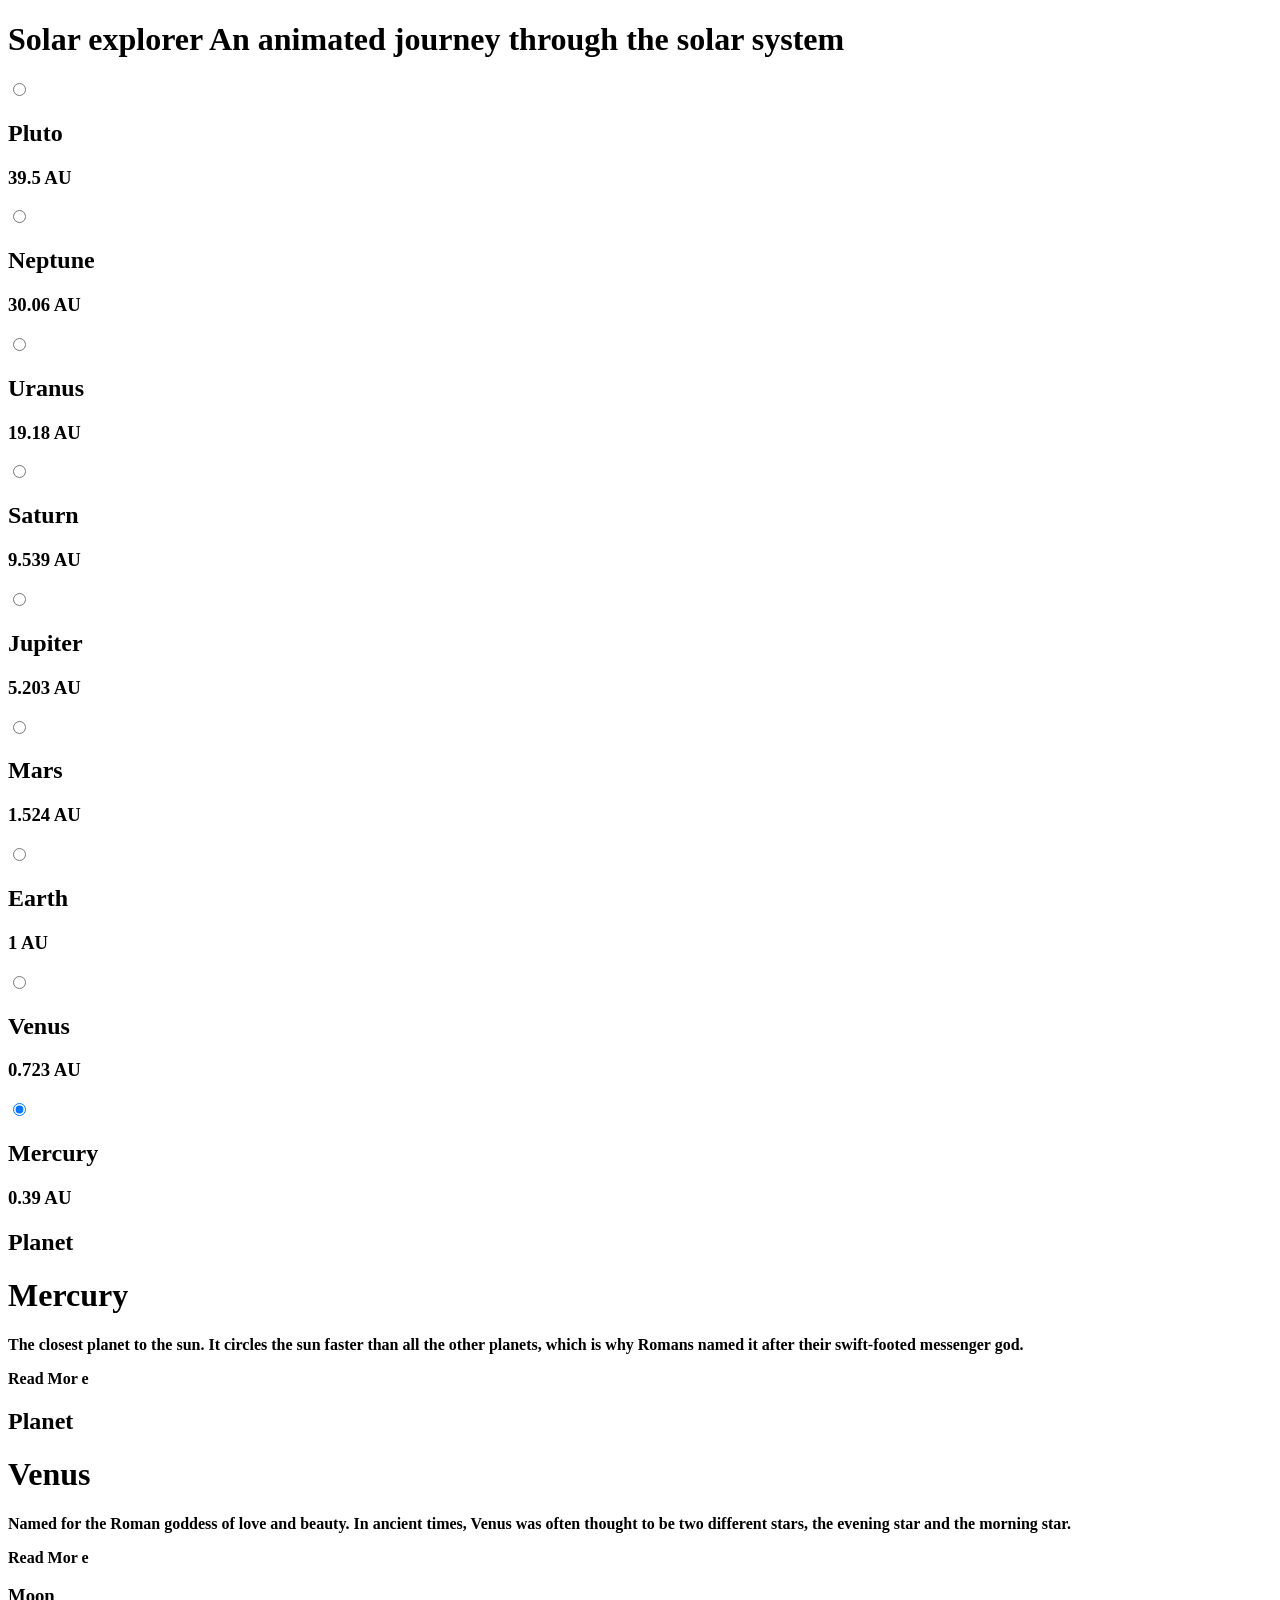
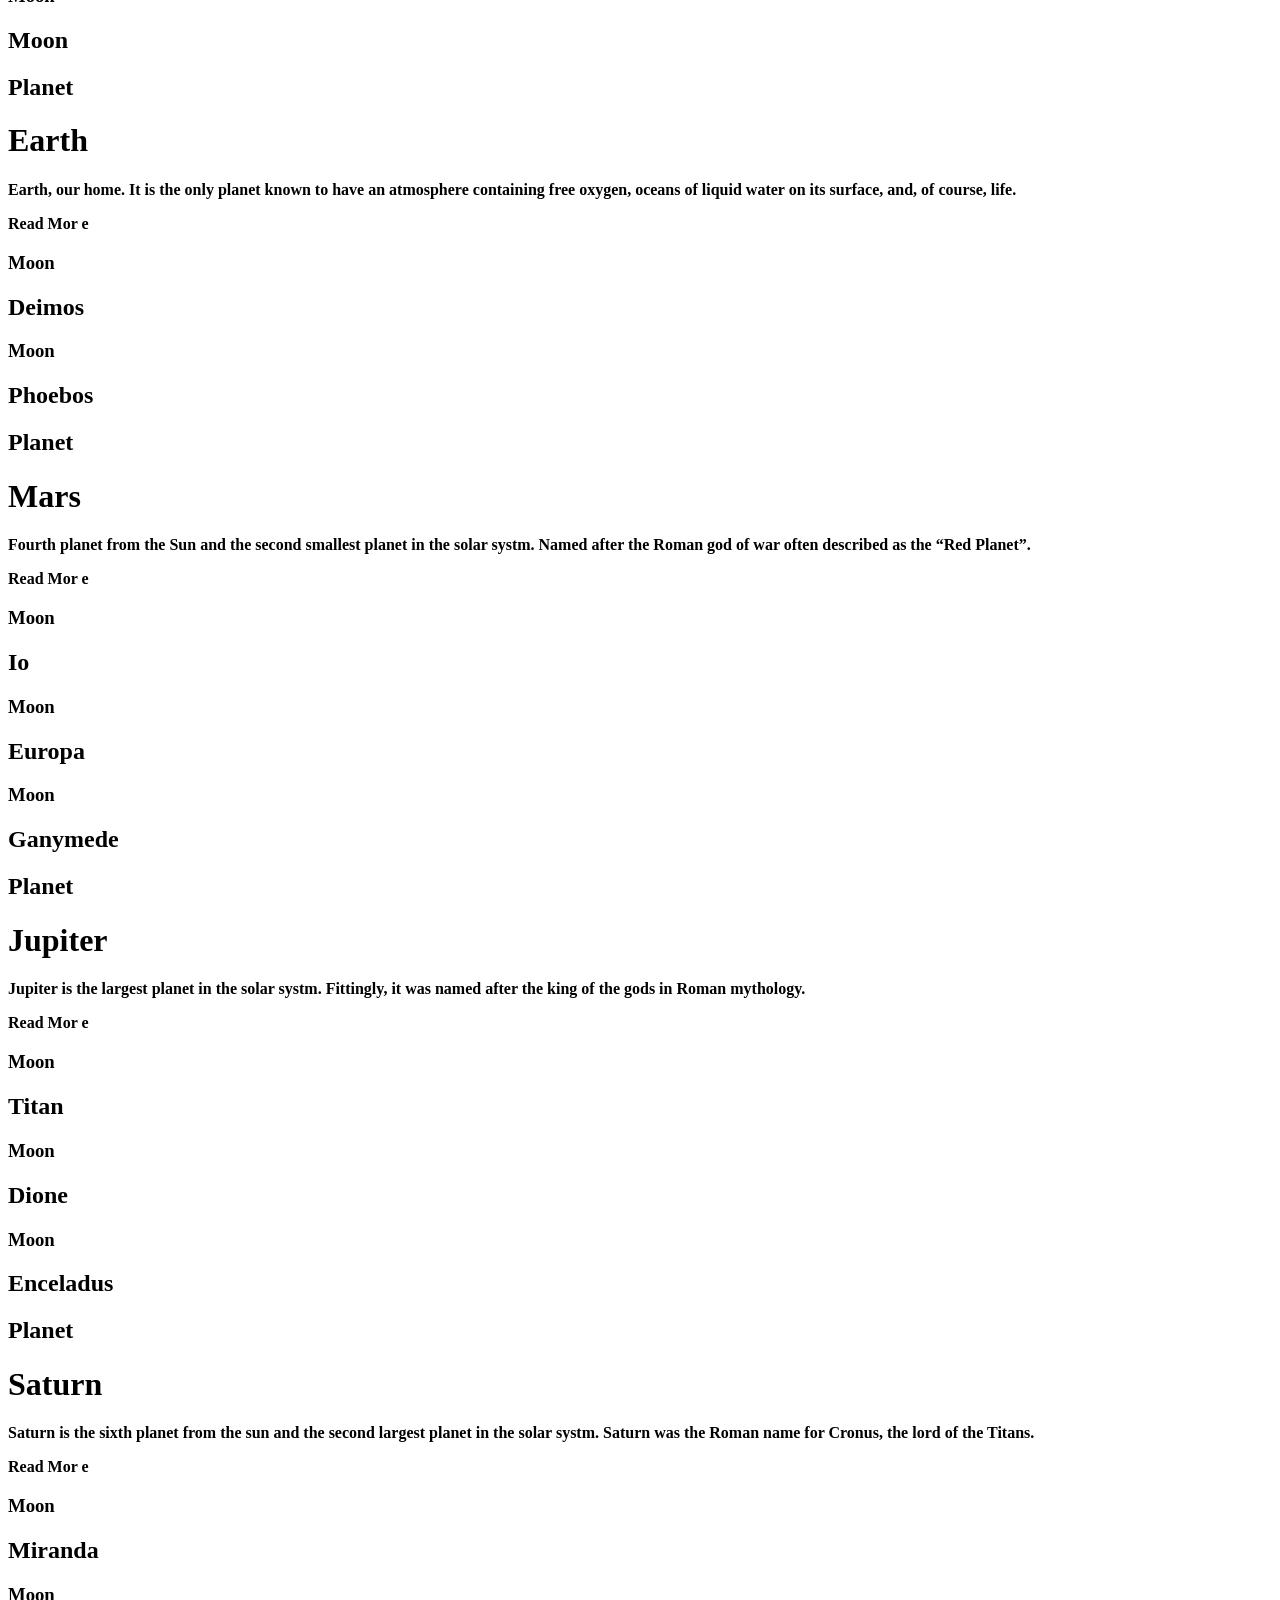
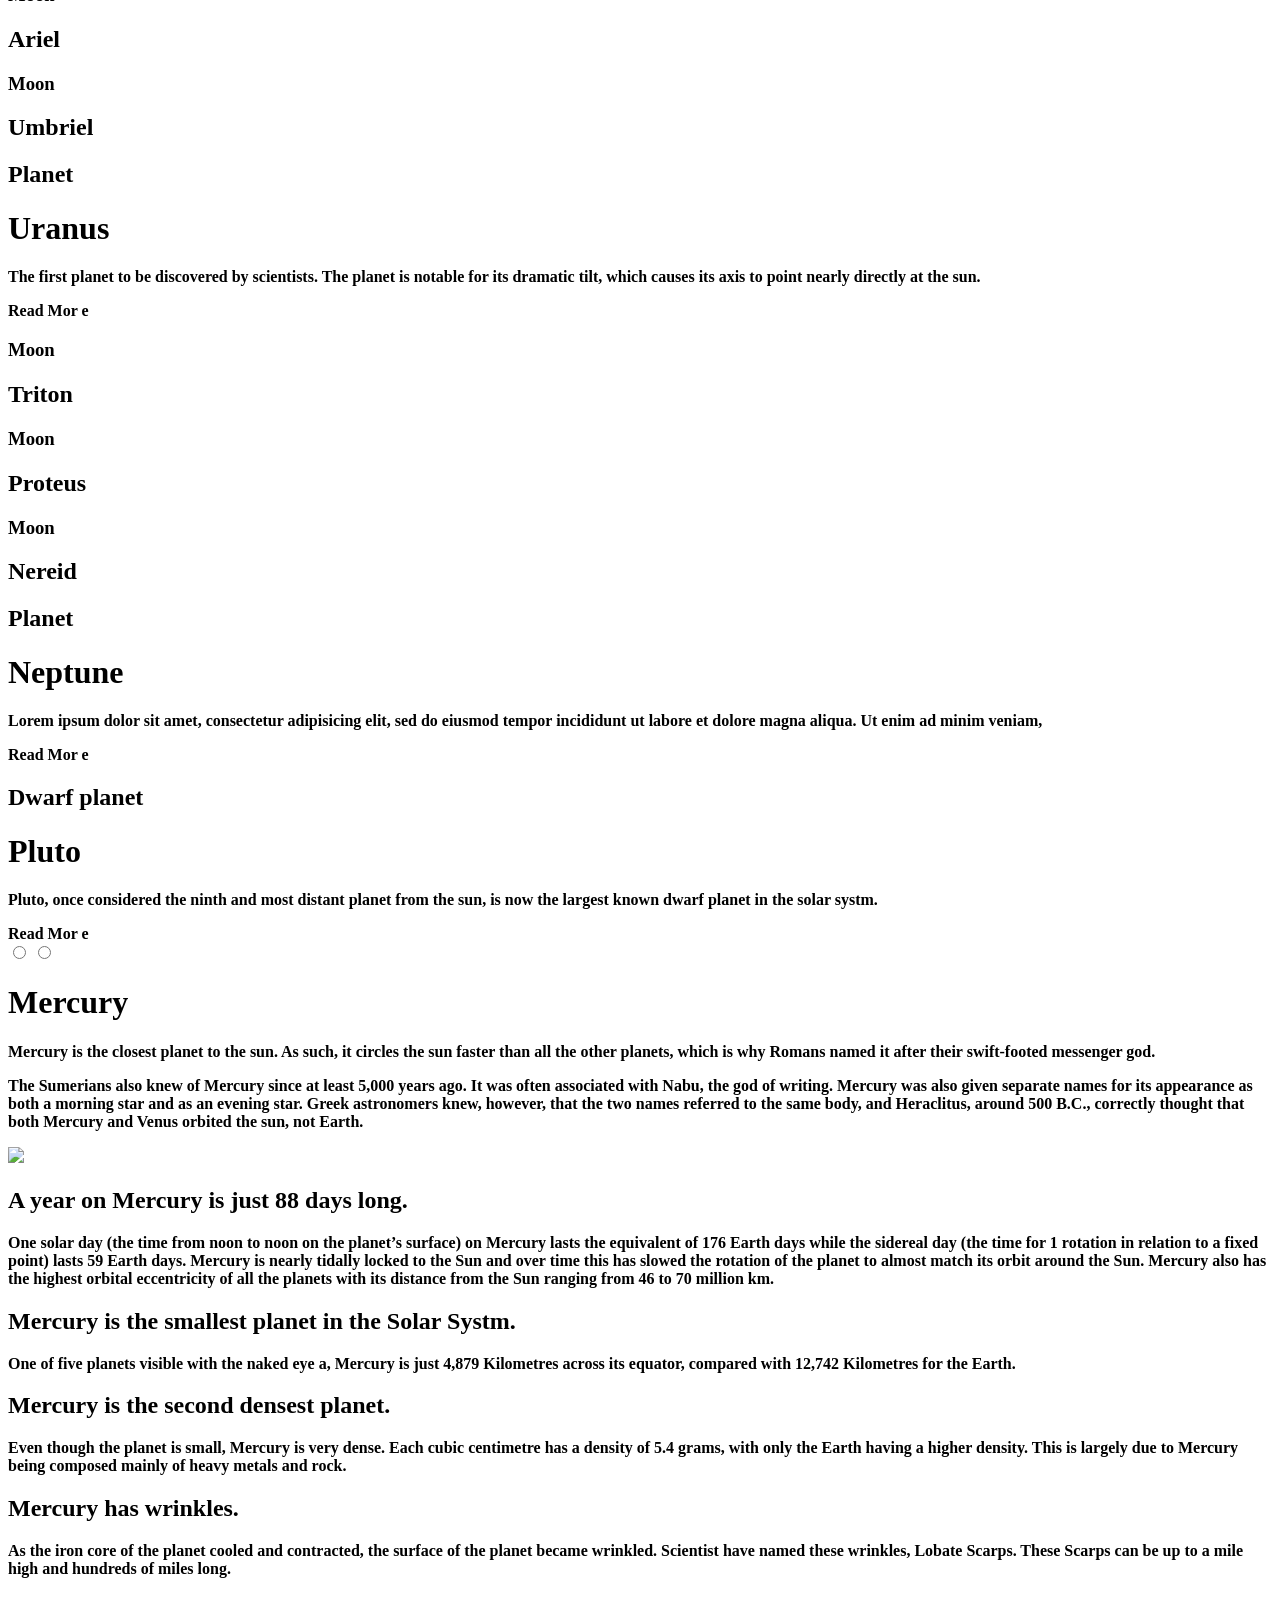
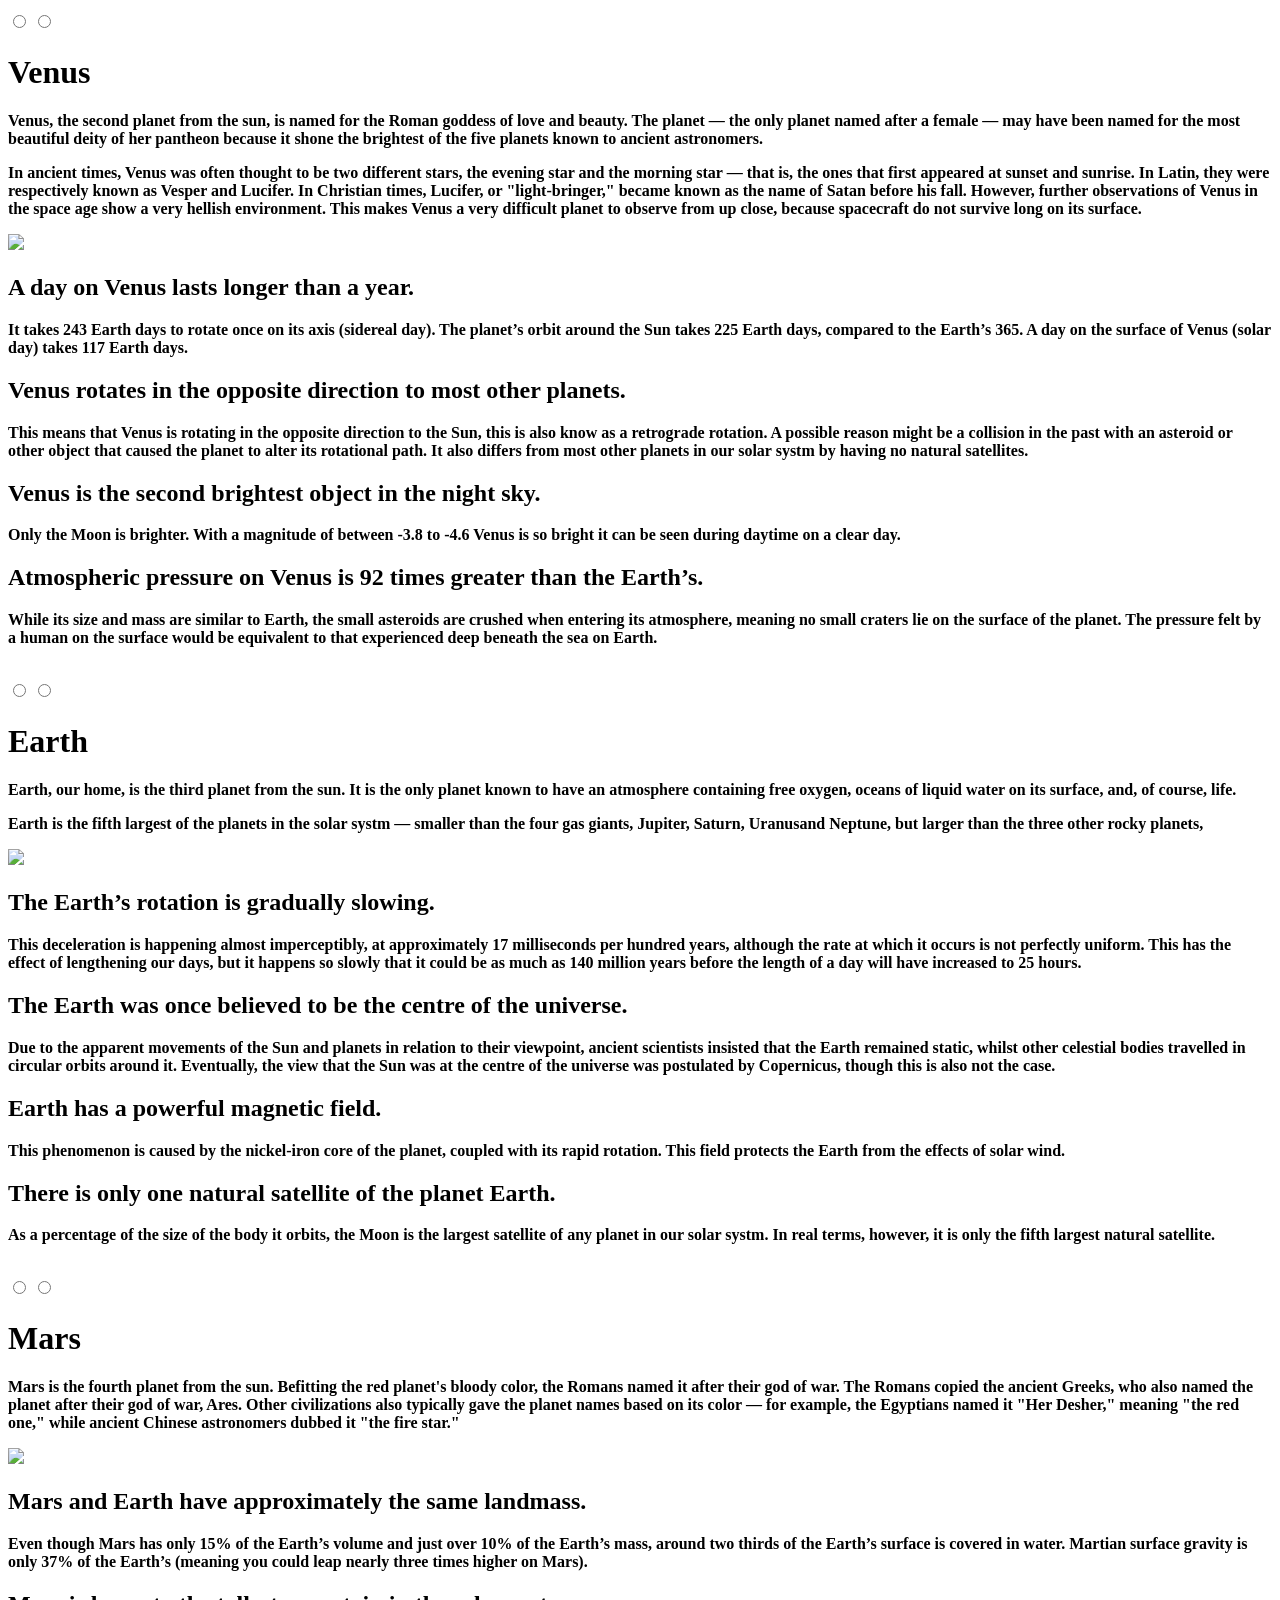
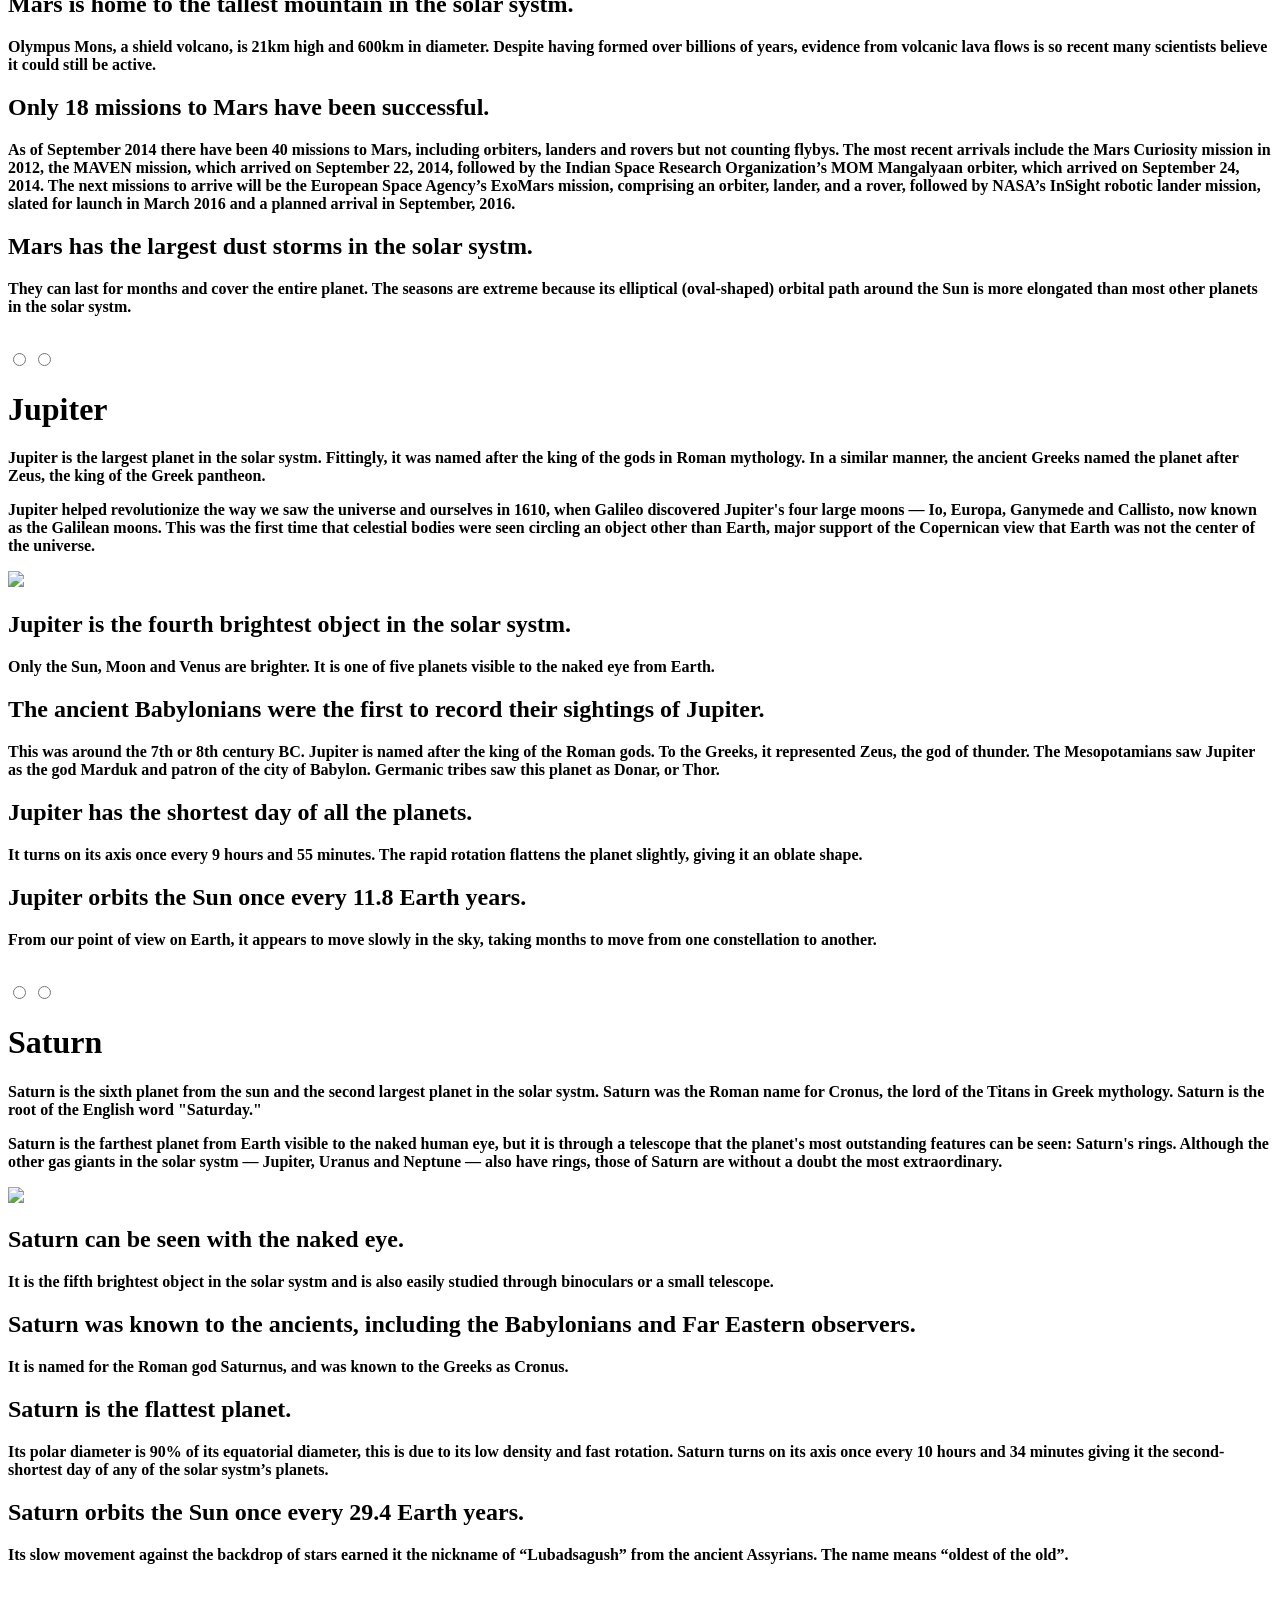
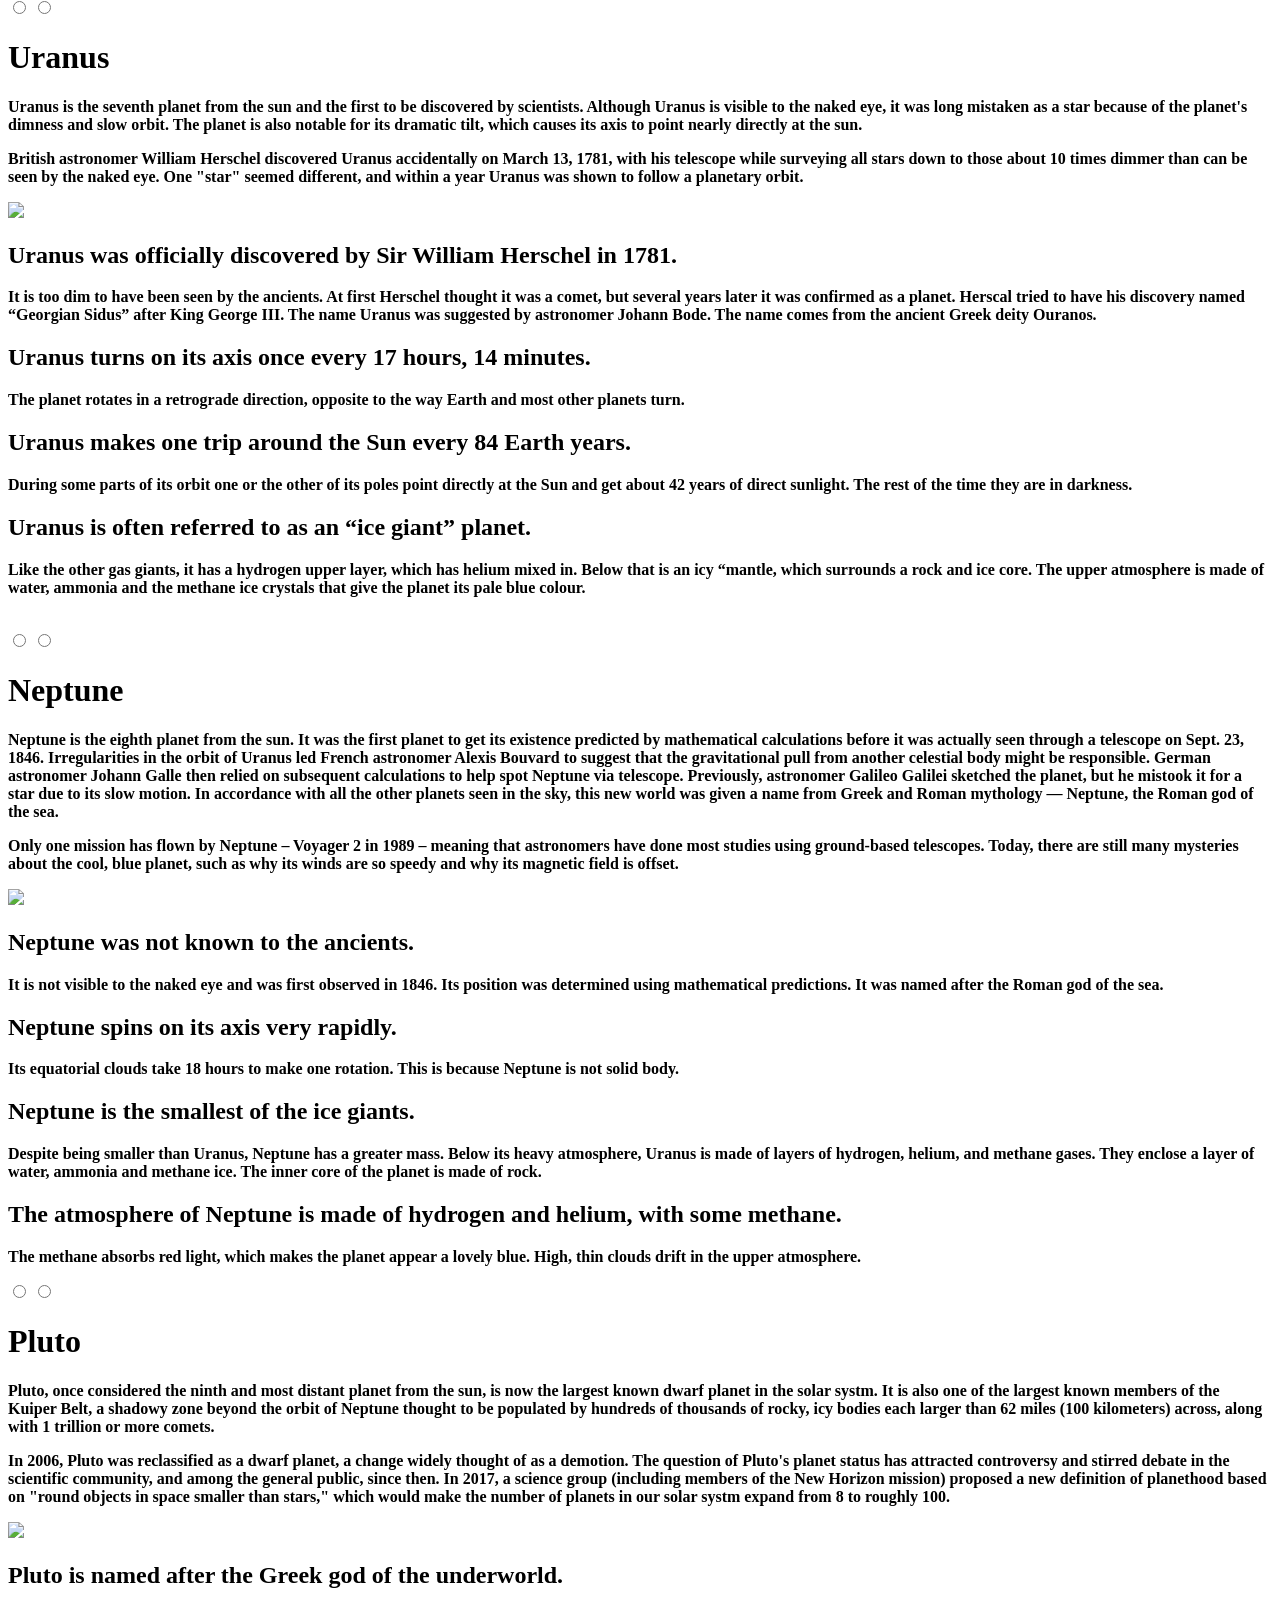
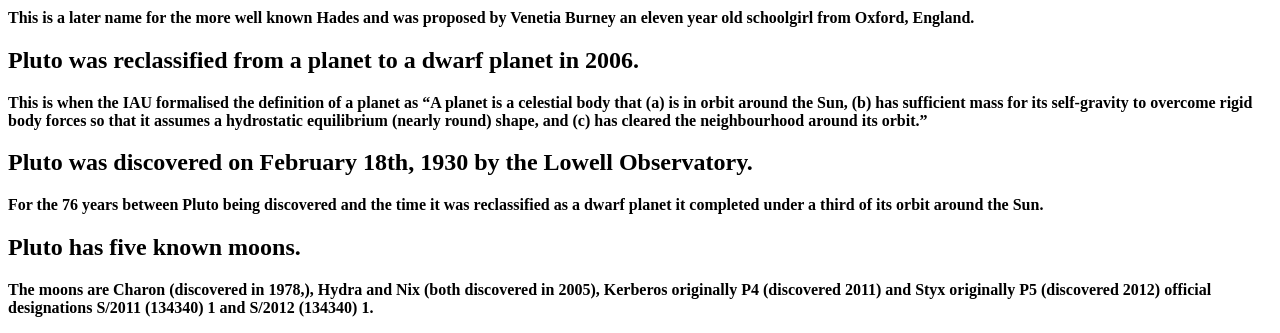
==== index.html @ 06fdc594 "Initial commit" ====
<!DOCTYPE html>
<html lang="en">
<head>
  <meta charset="UTF-8">
  <meta name="viewport" content="width=device-width, initial-scale=1.0">
  <link rel="stylesheet" href="https://cdnjs.cloudflare.com/ajax/libs/font-awesome/4.7.0/css/font-awesome.css">
  <link rel="stylesheet" href="style.css">
  <title>Solar System Explorer</title>
</head>
<body>
  <h1 class='logo'>
    <b>Solar explorer
    <span>An animated journey through the solar system</span>
  </h1>
  <input class='planet9' id='pluto' type='radio' name='planet'>
  <label class='menu pluto' for='pluto'>
    <div class='preview'></div>
    <div class='info'>
      <h2>
        <div class='pip'></div>
        Pluto
      </h2>
      <h3>39.5 AU</h3>
    </div>
  </label>
  <input class='planet8' id='neptune' type='radio' name='planet'>
  <label class='menu neptune' for='neptune'>
    <div class='preview'></div>
    <div class='info'>
      <h2>
        <div class='pip'></div>
        Neptune
      </h2>
      <h3>30.06 AU</h3>
    </div>
  </label>
  <input class='planet7' id='uranus' type='radio' name='planet'>
  <label class='menu uranus' for='uranus'>
    <div class='preview'></div>
    <div class='info'>
      <h2>
        <div class='pip'></div>
        Uranus
      </h2>
      <h3>19.18 AU</h3>
    </div>
  </label>
  <input class='planet6' id='saturn' type='radio' name='planet'>
  <label class='menu saturn' for='saturn'>
    <div class='preview'></div>
    <div class='info'>
      <h2>
        <div class='pip'></div>
        Saturn
      </h2>
      <h3>9.539 AU</h3>
    </div>
  </label>
  <input class='planet5' id='jupiter' type='radio' name='planet'>
  <label class='jupiter menu' for='jupiter'>
    <div class='preview'></div>
    <div class='info'>
      <h2>
        <div class='pip'></div>
        Jupiter
      </h2>
      <h3>5.203 AU</h3>
    </div>
  </label>
  <input class='planet4' id='mars' type='radio' name='planet' checked='checked'>
  <label class='mars menu' for='mars'>
    <div class='preview'></div>
    <div class='info'>
      <h2>
        <div class='pip'></div>
        Mars
      </h2>
      <h3>1.524 AU</h3>
    </div>
  </label>
  <input class='planet3' id='earth' type='radio' name='planet' checked='checked'>
  <label class='earth menu' for='earth'>
    <div class='preview'></div>
    <div class='info'>
      <h2>
        <div class='pip'></div>
        Earth
      </h2>
      <h3>1 AU</h3>
    </div>
  </label>
  <input class='planet2' id='venus' type='radio' name='planet' checked='checked'>
  <label class='menu venus' for='venus'>
    <div class='preview'></div>
    <div class='info'>
      <h2>
        <div class='pip'></div>
        Venus
      </h2>
      <h3>0.723 AU</h3>
    </div>
  </label>
  <input class='planet1' id='mercury' type='radio' name='planet' checked='checked'>
  <label class='menu mercury' for='mercury'>
    <div class='preview'></div>
    <div class='info'>
      <h2>
        <div class='pip'></div>
        Mercury
      </h2>
      <h3>0.39 AU</h3>
    </div>
  </label>
  <div class='solar'>
    <div class='solar_systm'>
      <div class='mercury planet'>
        <div class='mercury planet_description'>
          <h2>Planet</h2>
          <h1>Mercury</h1>
          <p>The closest planet to the sun. It circles the sun faster than all the other planets, which is why Romans named it after their swift-footed messenger god.</p>
          <label for='readMercury'>
            <a>
              Read Mor
              <span>e</span>
            </a>
          </label>
        </div>
        <div class='overlay'></div>
      </div>
    </div>
    <div class='solar_systm'>
      <div class='planet venus'>
        <div class='planet_description venus'>
          <h2>Planet</h2>
          <h1>Venus</h1>
          <p>Named for the Roman goddess of love and beauty. In ancient times, Venus was often thought to be two different stars, the evening star and the morning star.</p>
          <label for='readVenus'>
            <a>
              Read Mor
              <span>e</span>
            </a>
          </label>
        </div>
        <div class='overlay'></div>
      </div>
    </div>
    <div class='solar_systm'>
      <div class='earth planet'>
        <div class='moon moon'>
          <h3>Moon</h3>
          <h2>Moon</h2>
        </div>
        <div class='m trajectory'></div>
        <div class='earth planet_description'>
          <h2>Planet</h2>
          <h1>Earth</h1>
          <p>Earth, our home. It is the only planet known to have an atmosphere containing free oxygen, oceans of liquid water on its surface, and, of course, life.</p>
          <label for='readEarth'>
            <a>
              Read Mor
              <span>e</span>
            </a>
          </label>
        </div>
        <div class='overlay'></div>
      </div>
    </div>
    <div class='solar_systm'>
      <div class='mars planet'>
        <div class='deimos moon'>
          <h3>Moon</h3>
          <h2>Deimos</h2>
        </div>
        <div class='d trajectory'></div>
        <div class='moon phoebos'>
          <h3>Moon</h3>
          <h2>Phoebos</h2>
        </div>
        <div class='p trajectory'></div>
        <div class='mars planet_description'>
          <h2>Planet</h2>
          <h1>Mars</h1>
          <p>Fourth planet from the Sun and the second smallest planet in the solar systm. Named after the Roman god of war often described as the “Red Planet”.</p>
          <label for='readMars'>
            <a>
              Read Mor
              <span>e</span>
            </a>
          </label>
        </div>
        <div class='overlay'></div>
      </div>
    </div>
    <div class='solar_systm'>
      <div class='jupiter planet'>
        <div class='lo moon'>
          <h3>Moon</h3>
          <h2>Io</h2>
        </div>
        <div class='europa moon'>
          <h3>Moon</h3>
          <h2>Europa</h2>
        </div>
        <div class='ganymede moon'>
          <h3>Moon</h3>
          <h2>Ganymede</h2>
        </div>
        <div class='lop trajectory'></div>
        <div class='eu trajectory'></div>
        <div class='ga trajectory'></div>
        <div class='jupiter planet_description'>
          <h2>Planet</h2>
          <h1>Jupiter</h1>
          <p>Jupiter is the largest planet in the solar systm. Fittingly, it was named after the king of the gods in Roman mythology. </p>
          <label for='readJupiter'>
            <a>
              Read Mor
              <span>e</span>
            </a>
          </label>
        </div>
        <div class='overlay'></div>
      </div>
    </div>
    <div class='solar_systm'>
      <div class='planet saturn'>
        <div class='moon titan'>
          <h3>Moon</h3>
          <h2>Titan</h2>
        </div>
        <div class='dione moon'>
          <h3>Moon</h3>
          <h2>Dione</h2>
        </div>
        <div class='enceladus moon'>
          <h3>Moon</h3>
          <h2>Enceladus</h2>
        </div>
        <div class='ti trajectory'></div>
        <div class='di trajectory'></div>
        <div class='enc trajectory'></div>
        <div class='planet_description saturn'>
          <h2>Planet</h2>
          <h1>Saturn</h1>
          <p>Saturn is the sixth planet from the sun and the second largest planet in the solar systm. Saturn was the Roman name for Cronus, the lord of the Titans.</p>
          <label for='readSaturn'>
            <a>
              Read Mor
              <span>e</span>
            </a>
          </label>
        </div>
        <div class='overlay'></div>
      </div>
    </div>
    <div class='solar_systm'>
      <div class='planet uranus'>
        <div class='miranda moon'>
          <h3>Moon</h3>
          <h2>Miranda</h2>
        </div>
        <div class='ariel moon'>
          <h3>Moon</h3>
          <h2>Ariel</h2>
        </div>
        <div class='moon umbriel'>
          <h3>Moon</h3>
          <h2>Umbriel</h2>
        </div>
        <div class='mir trajectory'></div>
        <div class='ari trajectory'></div>
        <div class='trajectory umb'></div>
        <div class='planet_description uranus'>
          <h2>Planet</h2>
          <h1>Uranus</h1>
          <p>The first planet to be discovered by scientists. The planet is notable for its dramatic tilt, which causes its axis to point nearly directly at the sun.</p>
          <label for='readUranus'>
            <a>
              Read Mor
              <span>e</span>
            </a>
          </label>
        </div>
        <div class='overlay'></div>
      </div>
    </div>
    <div class='solar_systm'>
      <div class='neptune planet'>
        <div class='moon triton'>
          <h3>Moon</h3>
          <h2>Triton</h2>
        </div>
        <div class='moon proteus'>
          <h3>Moon</h3>
          <h2>Proteus</h2>
        </div>
        <div class='moon nereid'>
          <h3>Moon</h3>
          <h2>Nereid</h2>
        </div>
        <div class='trajectory tri'></div>
        <div class='pro trajectory'></div>
        <div class='ner trajectory'></div>
        <div class='neptune planet_description'>
          <h2>Planet</h2>
          <h1>Neptune</h1>
          <p>Lorem ipsum dolor sit amet, consectetur adipisicing elit, sed do eiusmod tempor incididunt ut labore et dolore magna aliqua. Ut enim ad minim veniam,</p>
          <label for='readNeptune'>
            <a>
              Read Mor
              <span>e     </span>
            </a>
          </label>
        </div>
        <div class='overlay'></div>
      </div>
    </div>
    <div class='solar_systm'>
      <div class='planet pluto'>
        <div class='planet_description pluto'>
          <h2>Dwarf planet</h2>
          <h1>Pluto</h1>
          <p>Pluto, once considered the ninth and most distant planet from the sun, is now the largest known dwarf planet in the solar systm.</p>
          <label for='readPluto'>
            <a>
              Read Mor
              <span>e     </span>
            </a>
          </label>
        </div>
        <div class='overlay'>               </div>
      </div>
    </div>
  </div>
  <input class='read' id='readMercury' type='radio' name='mercuryRead'>
  <label class='closeBig' for='closeMercury'></label>
  <input class='read' id='closeMercury' type='radio' name='mercuryRead'>
  <div class='panel'>
    <h1>Mercury</h1>
    <p>Mercury is the closest planet to the sun. As such, it circles the sun faster than all the other planets, which is why Romans named it after their swift-footed messenger god.</p>
    <p>The Sumerians also knew of Mercury since at least 5,000 years ago. It was often associated with Nabu, the god of writing. Mercury was also given separate names for its appearance as both a morning star and as an evening star. Greek astronomers knew, however, that the two names referred to the same body, and Heraclitus, around 500 B.C., correctly thought that both Mercury and Venus orbited the sun, not Earth.</p>
    <img src='https://i2.wp.com/www.astronomytrek.com/wp-content/uploads/2012/11/mercury-1.jpg?fit=678%2C381&ssl=1'>
    <h2>A year on Mercury is just 88 days long.</h2>
    <p>One solar day (the time from noon to noon on the planet’s surface) on Mercury lasts the equivalent of 176 Earth days while the sidereal day (the time for 1 rotation in relation to a fixed point) lasts 59 Earth days. Mercury is nearly tidally locked to the Sun and over time this has slowed the rotation of the planet to almost match its orbit around the Sun. Mercury also has the highest orbital eccentricity of all the planets with its distance from the Sun ranging from 46 to 70 million km.</p>
    <h2>Mercury is the smallest planet in the Solar Systm.</h2>
    <p>One of five planets visible with the naked eye a, Mercury is just 4,879 Kilometres across its equator, compared with 12,742 Kilometres for the Earth.</p>
    <h2>Mercury is the second densest planet. </h2>
    <p>Even though the planet is small, Mercury is very dense. Each cubic centimetre has a density of 5.4 grams, with only the Earth having a higher density. This is largely due to Mercury being composed mainly of heavy metals and rock.</p>
    <h2>Mercury has wrinkles.</h2>
    <p>As the iron core of the planet cooled and contracted, the surface of the planet became wrinkled. Scientist have named these wrinkles, Lobate Scarps. These Scarps can be up to a mile high and hundreds of miles long.</p>
    <br>
  </div>
  <input class='read' id='readVenus' type='radio' name='venusRead'>
  <label class='closeBig' for='closeVenus'></label>
  <input class='read' id='closeVenus' type='radio' name='venusRead'>
  <div class='panel'>
    <h1>Venus</h1>
    <p>Venus, the second planet from the sun, is named for the Roman goddess of love and beauty. The planet — the only planet named after a female — may have been named for the most beautiful deity of her pantheon because it shone the brightest of the five planets known to ancient astronomers.</p>
    <p>In ancient times, Venus was often thought to be two different stars, the evening star and the morning star — that is, the ones that first appeared at sunset and sunrise. In Latin, they were respectively known as Vesper and Lucifer. In Christian times, Lucifer, or "light-bringer," became known as the name of Satan before his fall. However, further observations of Venus in the space age show a very hellish environment. This makes Venus a very difficult planet to observe from up close, because spacecraft do not survive long on its surface.</p>
    <img src='https://3c1703fe8d.site.internapcdn.net/newman/gfx/news/hires/2014/2-whatistheave.jpg'>
    <h2>A day on Venus lasts longer than a year. </h2>
    <p>It takes 243 Earth days to rotate once on its axis (sidereal day). The planet’s orbit around the Sun takes 225 Earth days, compared to the Earth’s 365. A day on the surface of Venus (solar day) takes 117 Earth days.</p>
    <h2>Venus rotates in the opposite direction to most other planets. </h2>
    <p>This means that Venus is rotating in the opposite direction to the Sun, this is also know as a retrograde rotation. A possible reason might be a collision in the past with an asteroid or other object that caused the planet to alter its rotational path. It also differs from most other planets in our solar systm by having no natural satellites.</p>
    <h2>Venus is the second brightest object in the night sky. </h2>
    <p>Only the Moon is brighter. With a magnitude of between -3.8 to -4.6 Venus is so bright it can be seen during daytime on a clear day.</p>
    <h2>Atmospheric pressure on Venus is 92 times greater than the Earth’s. </h2>
    <p>While its size and mass are similar to Earth, the small asteroids are crushed when entering its atmosphere, meaning no small craters lie on the surface of the planet. The pressure felt by a human on the surface would be equivalent to that experienced deep beneath the sea on Earth.</p>
    <br>
  </div>
  <input class='read' id='readEarth' type='radio' name='earthRead'>
  <label class='closeBig' for='closeEarth'></label>
  <input class='read' id='closeEarth' type='radio' name='earthRead'>
  <div class='panel'>
    <h1>Earth</h1>
    <p>Earth, our home, is the third planet from the sun. It is the only planet known to have an atmosphere containing free oxygen, oceans of liquid water on its surface, and, of course, life.</p>
    <p>Earth is the fifth largest of the planets in the solar systm — smaller than the four gas giants, Jupiter, Saturn, Uranusand Neptune, but larger than the three other rocky planets, </p>
    <img src='https://images.pexels.com/photos/414171/pexels-photo-414171.jpeg?auto=compress&cs=tinysrgb&h=350'>
    <h2>The Earth’s rotation is gradually slowing.</h2>
    <p>This deceleration is happening almost imperceptibly, at approximately 17 milliseconds per hundred years, although the rate at which it occurs is not perfectly uniform. This has the effect of lengthening our days, but it happens so slowly that it could be as much as 140 million years before the length of a day will have increased to 25 hours.</p>
    <h2>The Earth was once believed to be the centre of the universe.</h2>
    <p>Due to the apparent movements of the Sun and planets in relation to their viewpoint, ancient scientists insisted that the Earth remained static, whilst other celestial bodies travelled in circular orbits around it. Eventually, the view that the Sun was at the centre of the universe was postulated by Copernicus, though this is also not the case.</p>
    <h2>Earth has a powerful magnetic field.</h2>
    <p>This phenomenon is caused by the nickel-iron core of the planet, coupled with its rapid rotation. This field protects the Earth from the effects of solar wind.</p>
    <h2>There is only one natural satellite of the planet Earth.</h2>
    <p>As a percentage of the size of the body it orbits, the Moon is the largest satellite of any planet in our solar systm. In real terms, however, it is only the fifth largest natural satellite.</p>
    <br>
  </div>
  <input class='read' id='readMars' type='radio' name='marsRead'>
  <label class='closeBig' for='closeMars'></label>
  <input class='read' id='closeMars' type='radio' name='marsRead'>
  <div class='panel'>
    <h1>Mars</h1>
    <p>Mars is the fourth planet from the sun. Befitting the red planet's bloody color, the Romans named it after their god of war. The Romans copied the ancient Greeks, who also named the planet after their god of war, Ares. Other civilizations also typically gave the planet names based on its color — for example, the Egyptians named it "Her Desher," meaning "the red one," while ancient Chinese astronomers dubbed it "the fire star."</p>
    <img src='https://1.bp.blogspot.com/-ou7Je3OVg6U/WYtxDqjNp_I/AAAAAAAACSQ/fsopS5VtFg4bmlv8hQNfiRYfJqTygCotQCLcBGAs/s2048/Martian%2Blandscape%2Bby%2BAmante%2BLombardi.jpg'>
    <h2>Mars and Earth have approximately the same landmass.</h2>
    <p>Even though Mars has only 15% of the Earth’s volume and just over 10% of the Earth’s mass, around two thirds of the Earth’s surface is covered in water. Martian surface gravity is only 37% of the Earth’s (meaning you could leap nearly three times higher on Mars).</p>
    <h2>Mars is home to the tallest mountain in the solar systm.</h2>
    <p>Olympus Mons, a shield volcano, is 21km high and 600km in diameter. Despite having formed over billions of years, evidence from volcanic lava flows is so recent many scientists believe it could still be active.</p>
    <h2>Only 18 missions to Mars have been successful.</h2>
    <p>As of September 2014 there have been 40 missions to Mars, including orbiters, landers and rovers but not counting flybys. The most recent arrivals include the Mars Curiosity mission in 2012, the MAVEN mission, which arrived on September 22, 2014, followed by the Indian Space Research Organization’s MOM Mangalyaan orbiter, which arrived on September 24, 2014. The next missions to arrive will be the European Space Agency’s ExoMars mission, comprising an orbiter, lander, and a rover, followed by NASA’s InSight robotic lander mission, slated for launch in March 2016 and a planned arrival in September, 2016.</p>
    <h2>Mars has the largest dust storms in the solar systm.</h2>
    <p>They can last for months and cover the entire planet. The seasons are extreme because its elliptical (oval-shaped) orbital path around the Sun is more elongated than most other planets in the solar systm.</p>
    <br>
  </div>
  <input class='read' id='readJupiter' type='radio' name='jupiterRead'>
  <label class='closeBig' for='closeJupiter'></label>
  <input class='read' id='closeJupiter' type='radio' name='jupiterRead'>
  <div class='panel'>
    <h1>Jupiter</h1>
    <p>Jupiter is the largest planet in the solar systm. Fittingly, it was named after the king of the gods in Roman mythology. In a similar manner, the ancient Greeks named the planet after Zeus, the king of the Greek pantheon.</p>
    <p>Jupiter helped revolutionize the way we saw the universe and ourselves in 1610, when Galileo discovered Jupiter's four large moons — Io, Europa, Ganymede and Callisto, now known as the Galilean moons. This was the first time that celestial bodies were seen circling an object other than Earth, major support of the Copernican view that Earth was not the center of the universe.</p>
    <img src='http://hanaleikauaivacation.com/wp-content/uploads/parser/jupiter-landscape-1.jpg'>
    <h2>Jupiter is the fourth brightest object in the solar systm.</h2>
    <p>Only the Sun, Moon and Venus are brighter. It is one of five planets visible to the naked eye from Earth.</p>
    <h2>The ancient Babylonians were the first to record their sightings of Jupiter.</h2>
    <p>This was around the 7th or 8th century BC. Jupiter is named after the king of the Roman gods. To the Greeks, it represented Zeus, the god of thunder. The Mesopotamians saw Jupiter as the god Marduk and patron of the city of Babylon. Germanic tribes saw this planet as Donar, or Thor.</p>
    <h2>Jupiter has the shortest day of all the planets.</h2>
    <p>It turns on its axis once every 9 hours and 55 minutes. The rapid rotation flattens the planet slightly, giving it an oblate shape.</p>
    <h2>Jupiter orbits the Sun once every 11.8 Earth years.</h2>
    <p>From our point of view on Earth, it appears to move slowly in the sky, taking months to move from one constellation to another.</p>
    <br>
  </div>
  <input class='read' id='readSaturn' type='radio' name='saturnRead'>
  <label class='closeBig' for='closeSaturn'></label>
  <input class='read' id='closeSaturn' type='radio' name='saturnRead'>
  <div class='panel'>
    <h1>Saturn</h1>
    <p>Saturn is the sixth planet from the sun and the second largest planet in the solar systm. Saturn was the Roman name for Cronus, the lord of the Titans in Greek mythology. Saturn is the root of the English word "Saturday."</p>
    <p>Saturn is the farthest planet from Earth visible to the naked human eye, but it is through a telescope that the planet's most outstanding features can be seen: Saturn's rings. Although the other gas giants in the solar systm — Jupiter, Uranus and Neptune — also have rings, those of Saturn are without a doubt the most extraordinary.</p>
    <img src='http://ak0.picdn.net/shutterstock/videos/4049260/thumb/1.jpg'>
    <h2>Saturn can be seen with the naked eye.</h2>
    <p>It is the fifth brightest object in the solar systm and is also easily studied through binoculars or a small telescope.</p>
    <h2>Saturn was known to the ancients, including the Babylonians and Far Eastern observers.</h2>
    <p>It is named for the Roman god Saturnus, and was known to the Greeks as Cronus.</p>
    <h2>Saturn is the flattest planet.</h2>
    <p>Its polar diameter is 90% of its equatorial diameter, this is due to its low density and fast rotation. Saturn turns on its axis once every 10 hours and 34 minutes giving it the second-shortest day of any of the solar systm’s planets.</p>
    <h2>Saturn orbits the Sun once every 29.4 Earth years.</h2>
    <p>Its slow movement against the backdrop of stars earned it the nickname of “Lubadsagush” from the ancient Assyrians. The name means “oldest of the old”.</p>
    <br>
  </div>
  <input class='read' id='readUranus' type='radio' name='uranusRead'>
  <label class='closeBig' for='closeUranus'></label>
  <input class='read' id='closeUranus' type='radio' name='uranusRead'>
  <div class='panel'>
    <h1>Uranus</h1>
    <p>Uranus is the seventh planet from the sun and the first to be discovered by scientists. Although Uranus is visible to the naked eye, it was long mistaken as a star because of the planet's dimness and slow orbit. The planet is also notable for its dramatic tilt, which causes its axis to point nearly directly at the sun.</p>
    <p>British astronomer William Herschel discovered Uranus accidentally on March 13, 1781, with his telescope while surveying all stars down to those about 10 times dimmer than can be seen by the naked eye. One "star" seemed different, and within a year Uranus was shown to follow a planetary orbit.</p>
    <img src='http://www.cosmosup.com/wp-content/uploads/2016/02/Uranus-Facts-About-the-Planet-Uranus-700x325.jpg'>
    <h2>Uranus was officially discovered by Sir William Herschel in 1781.</h2>
    <p>It is too dim to have been seen by the ancients. At first Herschel thought it was a comet, but several years later it was confirmed as a planet. Herscal tried to have his discovery named “Georgian Sidus” after King George III. The name Uranus was suggested by astronomer Johann Bode. The name comes from the ancient Greek deity Ouranos.</p>
    <h2>Uranus turns on its axis once every 17 hours, 14 minutes.</h2>
    <p>The planet rotates in a retrograde direction, opposite to the way Earth and most other planets turn.</p>
    <h2>Uranus makes one trip around the Sun every 84 Earth years.</h2>
    <p>During some parts of its orbit one or the other of its poles point directly at the Sun and get about 42 years of direct sunlight. The rest of the time they are in darkness.</p>
    <h2>Uranus is often referred to as an “ice giant” planet.</h2>
    <p>Like the other gas giants, it has a hydrogen upper layer, which has helium mixed in. Below that is an icy “mantle, which surrounds a rock and ice core. The upper atmosphere is made of water, ammonia and the methane ice crystals that give the planet its pale blue colour.</p>
    <br>
  </div>
  <input class='read' id='readNeptune' type='radio' name='neptuneRead'>
  <label class='closeBig' for='closeNeptune'></label>
  <input class='read' id='closeNeptune' type='radio' name='neptuneRead'>
  <div class='panel'>
    <h1>Neptune</h1>
    <p>Neptune is the eighth planet from the sun. It was the first planet to get its existence predicted by mathematical calculations before it was actually seen through a telescope on Sept. 23, 1846. Irregularities in the orbit of Uranus led French astronomer Alexis Bouvard to suggest that the gravitational pull from another celestial body might be responsible. German astronomer Johann Galle then relied on subsequent calculations to help spot Neptune via telescope. Previously, astronomer Galileo Galilei sketched the planet, but he mistook it for a star due to its slow motion. In accordance with all the other planets seen in the sky, this new world was given a name from Greek and Roman mythology — Neptune, the Roman god of the sea.</p>
    <p>Only one mission has flown by Neptune – Voyager 2 in 1989 – meaning that astronomers have done most studies using ground-based telescopes. Today, there are still many mysteries about the cool, blue planet, such as why its winds are so speedy and why its magnetic field is offset.</p>
    <img src='https://encrypted-tbn0.gstatic.com/images?q=tbn:ANd9GcQy8Dd14tbXAzh1iz-EJl9tulRwH7Bb-SxX6sXpKFDbqb-NKwpE'>
    <h2>Neptune was not known to the ancients.</h2>
    <p>It is not visible to the naked eye and was first observed in 1846. Its position was determined using mathematical predictions. It was named after the Roman god of the sea.</p>
    <h2>Neptune spins on its axis very rapidly.</h2>
    <p>Its equatorial clouds take 18 hours to make one rotation. This is because Neptune is not solid body.</p>
    <h2>Neptune is the smallest of the ice giants.</h2>
    <p>Despite being smaller than Uranus, Neptune has a greater mass. Below its heavy atmosphere, Uranus is made of layers of hydrogen, helium, and methane gases. They enclose a layer of water, ammonia and methane ice. The inner core of the planet is made of rock.</p>
    <h2>The atmosphere of Neptune is made of hydrogen and helium, with some methane.</h2>
    <p>The methane absorbs red light, which makes the planet appear a lovely blue. High, thin clouds drift in the upper atmosphere.</p>
  </div>
  <input class='read' id='readPluto' type='radio' name='plutoRead'>
  <label class='closeBig' for='closePluto'></label>
  <input class='read' id='closePluto' type='radio' name='plutoRead'>
  <div class='panel'>
    <h1>Pluto</h1>
    <p>Pluto, once considered the ninth and most distant planet from the sun, is now the largest known dwarf planet in the solar systm. It is also one of the largest known members of the Kuiper Belt, a shadowy zone beyond the orbit of Neptune thought to be populated by hundreds of thousands of rocky, icy bodies each larger than 62 miles (100 kilometers) across, along with 1 trillion or more comets. </p>
    <p>In 2006, Pluto was reclassified as a dwarf planet, a change widely thought of as a demotion. The question of Pluto's planet status has attracted controversy and stirred debate in the scientific community, and among the general public, since then. In 2017, a science group (including members of the New Horizon mission) proposed a new definition of planethood based on "round objects in space smaller than stars," which would make the number of planets in our solar systm expand from 8 to roughly 100.</p>
    <img src='https://s3-us-west-2.amazonaws.com/s.cdpn.io/217233/asd.jpeg'>
    <h2>Pluto is named after the Greek god of the underworld.</h2>
    <p>This is a later name for the more well known Hades and was proposed by Venetia Burney an eleven year old schoolgirl from Oxford, England.</p>
    <h2>Pluto was reclassified from a planet to a dwarf planet in 2006.</h2>
    <p>This is when the IAU formalised the definition of a planet as “A planet is a celestial body that (a) is in orbit around the Sun, (b) has sufficient mass for its self-gravity to overcome rigid body forces so that it assumes a hydrostatic equilibrium (nearly round) shape, and (c) has cleared the neighbourhood around its orbit.”</p>
    <h2>Pluto was discovered on February 18th, 1930 by the Lowell Observatory.</h2>
    <p>For the 76 years between Pluto being discovered and the time it was reclassified as a dwarf planet it completed under a third of its orbit around the Sun.</p>
    <h2>Pluto has five known moons.</h2>
    <p>The moons are Charon (discovered in 1978,), Hydra and Nix (both discovered in 2005), Kerberos originally P4 (discovered 2011) and Styx originally P5 (discovered 2012) official designations S/2011 (134340) 1 and  S/2012 (134340) 1.</p>
  </div>
</body>

</html>
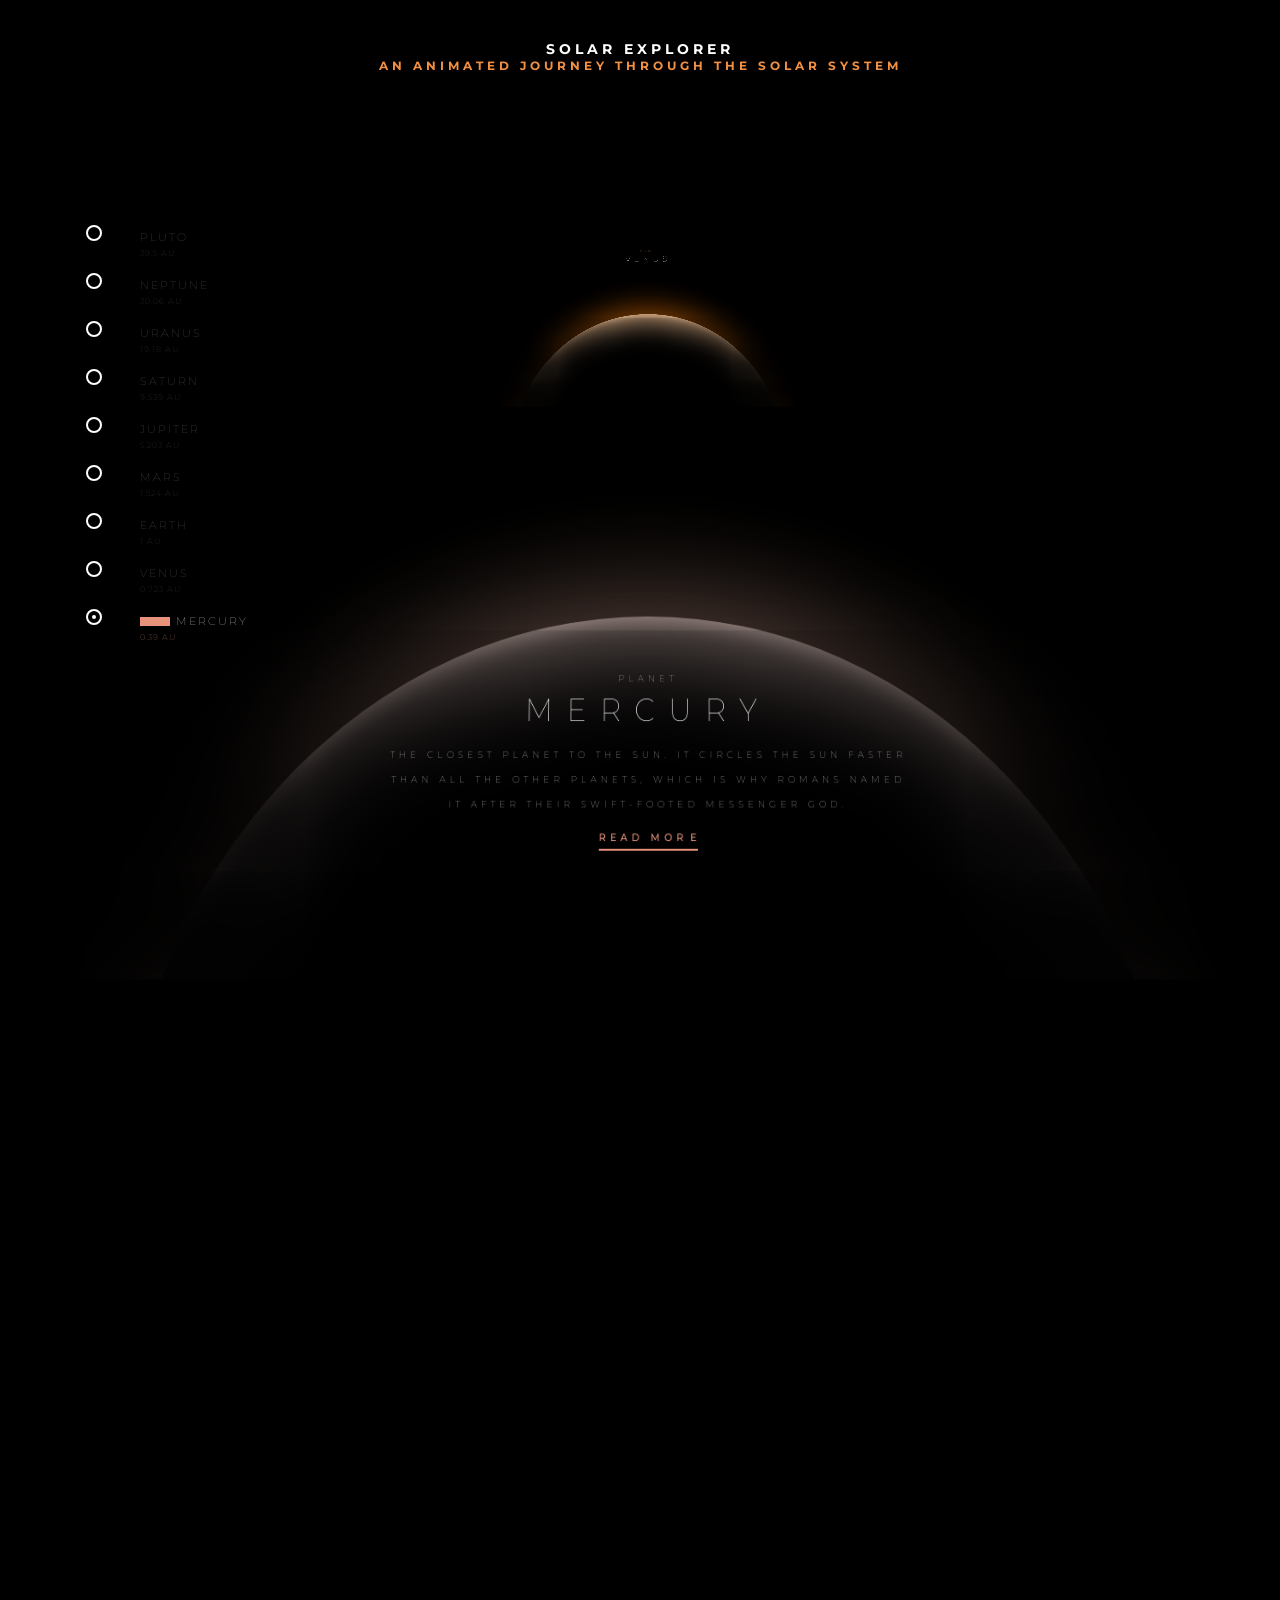
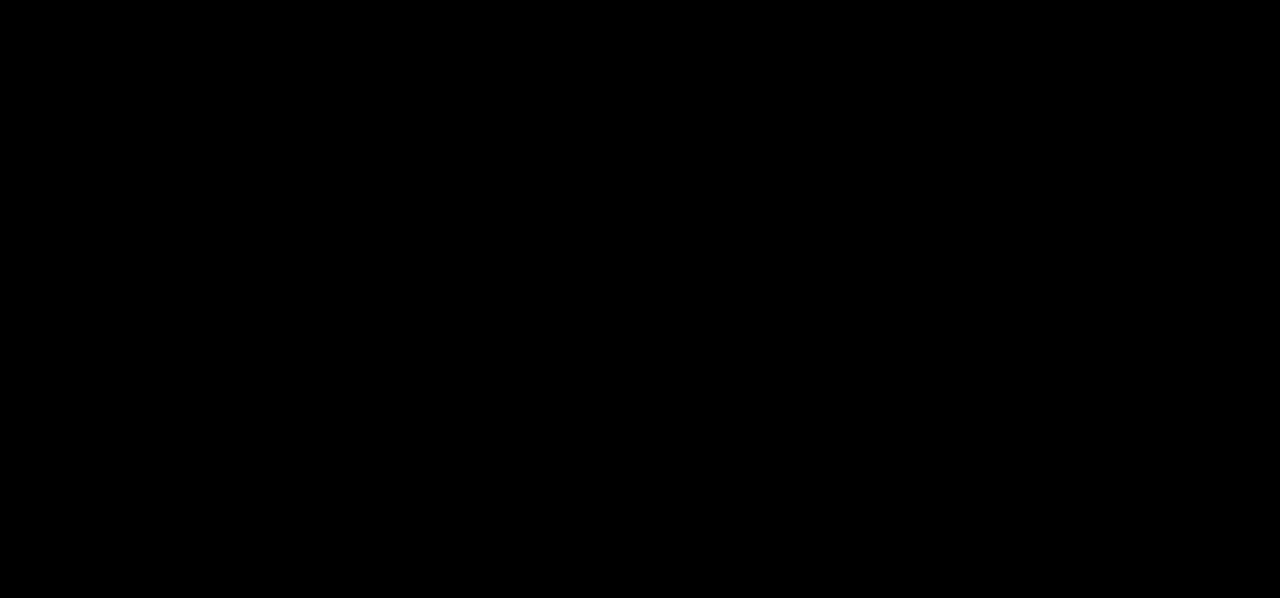
==== commit a82fee64: "Refactor project structure and enhance Mars and Moon pages with new content and styles" ====
--- a/index.html
+++ b/index.html
@@ -146,7 +146,7 @@
     </div>
     <div class='solar_systm'>
       <div class='earth planet'>
-        <div class='moon moon'>
+        <div class='moon moon' id='earthMoon' role='button' tabindex='0' aria-label='Focus moon'>
           <h3>Moon</h3>
           <h2>Moon</h2>
         </div>
@@ -166,7 +166,7 @@
       </div>
     </div>
     <div class='solar_systm'>
-      <div class='mars planet'>
+      <div class='mars planet' id='marsPlanet' role='button' tabindex='0' aria-label='Explore life on Mars'>
         <div class='deimos moon'>
           <h3>Moon</h3>
           <h2>Deimos</h2>
@@ -181,6 +181,24 @@
           <h2>Planet</h2>
           <h1>Mars</h1>
           <p>Fourth planet from the Sun and the second smallest planet in the solar systm. Named after the Roman god of war often described as the “Red Planet”.</p>
+          <div class='mars_future'>
+            <h3>Celestial Living Futures</h3>
+            <div class='future_grid'>
+              <article>
+                <h4>Pressurized Dome Homes</h4>
+                <p>Transparent regolith-shielded domes host homes, schools, and community zones with adaptive day-night lighting.</p>
+              </article>
+              <article>
+                <h4>Bio-Loop Greenhouses</h4>
+                <p>Hydroponic farms recycle water and CO2 to supply food, oxygen, and fresh ecosystems for a self-sustained city.</p>
+              </article>
+              <article>
+                <h4>Rover Transit Network</h4>
+                <p>Autonomous electric rovers connect habitat clusters, labs, and mining hubs with dust-storm aware routing.</p>
+              </article>
+            </div>
+            <a class='future_link' href='mars.html'>Enter Mars Habitat</a>
+          </div>
           <label for='readMars'>
             <a>
               Read Mor
@@ -339,7 +357,7 @@
     <h1>Mercury</h1>
     <p>Mercury is the closest planet to the sun. As such, it circles the sun faster than all the other planets, which is why Romans named it after their swift-footed messenger god.</p>
     <p>The Sumerians also knew of Mercury since at least 5,000 years ago. It was often associated with Nabu, the god of writing. Mercury was also given separate names for its appearance as both a morning star and as an evening star. Greek astronomers knew, however, that the two names referred to the same body, and Heraclitus, around 500 B.C., correctly thought that both Mercury and Venus orbited the sun, not Earth.</p>
-    <img src='https://i2.wp.com/www.astronomytrek.com/wp-content/uploads/2012/11/mercury-1.jpg?fit=678%2C381&ssl=1'>
+    <img src='https://upload.wikimedia.org/wikipedia/commons/4/4a/Mercury_in_true_color.jpg'>
     <h2>A year on Mercury is just 88 days long.</h2>
     <p>One solar day (the time from noon to noon on the planet’s surface) on Mercury lasts the equivalent of 176 Earth days while the sidereal day (the time for 1 rotation in relation to a fixed point) lasts 59 Earth days. Mercury is nearly tidally locked to the Sun and over time this has slowed the rotation of the planet to almost match its orbit around the Sun. Mercury also has the highest orbital eccentricity of all the planets with its distance from the Sun ranging from 46 to 70 million km.</p>
     <h2>Mercury is the smallest planet in the Solar Systm.</h2>
@@ -357,7 +375,7 @@
     <h1>Venus</h1>
     <p>Venus, the second planet from the sun, is named for the Roman goddess of love and beauty. The planet — the only planet named after a female — may have been named for the most beautiful deity of her pantheon because it shone the brightest of the five planets known to ancient astronomers.</p>
     <p>In ancient times, Venus was often thought to be two different stars, the evening star and the morning star — that is, the ones that first appeared at sunset and sunrise. In Latin, they were respectively known as Vesper and Lucifer. In Christian times, Lucifer, or "light-bringer," became known as the name of Satan before his fall. However, further observations of Venus in the space age show a very hellish environment. This makes Venus a very difficult planet to observe from up close, because spacecraft do not survive long on its surface.</p>
-    <img src='https://3c1703fe8d.site.internapcdn.net/newman/gfx/news/hires/2014/2-whatistheave.jpg'>
+    <img src='https://upload.wikimedia.org/wikipedia/commons/e/e5/Venus-real_color.jpg'>
     <h2>A day on Venus lasts longer than a year. </h2>
     <p>It takes 243 Earth days to rotate once on its axis (sidereal day). The planet’s orbit around the Sun takes 225 Earth days, compared to the Earth’s 365. A day on the surface of Venus (solar day) takes 117 Earth days.</p>
     <h2>Venus rotates in the opposite direction to most other planets. </h2>
@@ -393,6 +411,7 @@
     <h1>Mars</h1>
     <p>Mars is the fourth planet from the sun. Befitting the red planet's bloody color, the Romans named it after their god of war. The Romans copied the ancient Greeks, who also named the planet after their god of war, Ares. Other civilizations also typically gave the planet names based on its color — for example, the Egyptians named it "Her Desher," meaning "the red one," while ancient Chinese astronomers dubbed it "the fire star."</p>
     <img src='https://1.bp.blogspot.com/-ou7Je3OVg6U/WYtxDqjNp_I/AAAAAAAACSQ/fsopS5VtFg4bmlv8hQNfiRYfJqTygCotQCLcBGAs/s2048/Martian%2Blandscape%2Bby%2BAmante%2BLombardi.jpg'>
+    <p><a class='future_link' href='mars.html'>Open Mars Habitat Experience</a></p>
     <h2>Mars and Earth have approximately the same landmass.</h2>
     <p>Even though Mars has only 15% of the Earth’s volume and just over 10% of the Earth’s mass, around two thirds of the Earth’s surface is covered in water. Martian surface gravity is only 37% of the Earth’s (meaning you could leap nearly three times higher on Mars).</p>
     <h2>Mars is home to the tallest mountain in the solar systm.</h2>
@@ -410,7 +429,7 @@
     <h1>Jupiter</h1>
     <p>Jupiter is the largest planet in the solar systm. Fittingly, it was named after the king of the gods in Roman mythology. In a similar manner, the ancient Greeks named the planet after Zeus, the king of the Greek pantheon.</p>
     <p>Jupiter helped revolutionize the way we saw the universe and ourselves in 1610, when Galileo discovered Jupiter's four large moons — Io, Europa, Ganymede and Callisto, now known as the Galilean moons. This was the first time that celestial bodies were seen circling an object other than Earth, major support of the Copernican view that Earth was not the center of the universe.</p>
-    <img src='http://hanaleikauaivacation.com/wp-content/uploads/parser/jupiter-landscape-1.jpg'>
+    <img src='https://upload.wikimedia.org/wikipedia/commons/5/5a/Jupiter_by_Cassini-Huygens.jpg'>
     <h2>Jupiter is the fourth brightest object in the solar systm.</h2>
     <p>Only the Sun, Moon and Venus are brighter. It is one of five planets visible to the naked eye from Earth.</p>
     <h2>The ancient Babylonians were the first to record their sightings of Jupiter.</h2>
@@ -428,7 +447,7 @@
     <h1>Saturn</h1>
     <p>Saturn is the sixth planet from the sun and the second largest planet in the solar systm. Saturn was the Roman name for Cronus, the lord of the Titans in Greek mythology. Saturn is the root of the English word "Saturday."</p>
     <p>Saturn is the farthest planet from Earth visible to the naked human eye, but it is through a telescope that the planet's most outstanding features can be seen: Saturn's rings. Although the other gas giants in the solar systm — Jupiter, Uranus and Neptune — also have rings, those of Saturn are without a doubt the most extraordinary.</p>
-    <img src='http://ak0.picdn.net/shutterstock/videos/4049260/thumb/1.jpg'>
+    <img src='https://upload.wikimedia.org/wikipedia/commons/c/c7/Saturn_during_Equinox.jpg'>
     <h2>Saturn can be seen with the naked eye.</h2>
     <p>It is the fifth brightest object in the solar systm and is also easily studied through binoculars or a small telescope.</p>
     <h2>Saturn was known to the ancients, including the Babylonians and Far Eastern observers.</h2>
@@ -446,7 +465,7 @@
     <h1>Uranus</h1>
     <p>Uranus is the seventh planet from the sun and the first to be discovered by scientists. Although Uranus is visible to the naked eye, it was long mistaken as a star because of the planet's dimness and slow orbit. The planet is also notable for its dramatic tilt, which causes its axis to point nearly directly at the sun.</p>
     <p>British astronomer William Herschel discovered Uranus accidentally on March 13, 1781, with his telescope while surveying all stars down to those about 10 times dimmer than can be seen by the naked eye. One "star" seemed different, and within a year Uranus was shown to follow a planetary orbit.</p>
-    <img src='http://www.cosmosup.com/wp-content/uploads/2016/02/Uranus-Facts-About-the-Planet-Uranus-700x325.jpg'>
+    <img src='https://upload.wikimedia.org/wikipedia/commons/3/3d/Uranus2.jpg'>
     <h2>Uranus was officially discovered by Sir William Herschel in 1781.</h2>
     <p>It is too dim to have been seen by the ancients. At first Herschel thought it was a comet, but several years later it was confirmed as a planet. Herscal tried to have his discovery named “Georgian Sidus” after King George III. The name Uranus was suggested by astronomer Johann Bode. The name comes from the ancient Greek deity Ouranos.</p>
     <h2>Uranus turns on its axis once every 17 hours, 14 minutes.</h2>
@@ -464,7 +483,7 @@
     <h1>Neptune</h1>
     <p>Neptune is the eighth planet from the sun. It was the first planet to get its existence predicted by mathematical calculations before it was actually seen through a telescope on Sept. 23, 1846. Irregularities in the orbit of Uranus led French astronomer Alexis Bouvard to suggest that the gravitational pull from another celestial body might be responsible. German astronomer Johann Galle then relied on subsequent calculations to help spot Neptune via telescope. Previously, astronomer Galileo Galilei sketched the planet, but he mistook it for a star due to its slow motion. In accordance with all the other planets seen in the sky, this new world was given a name from Greek and Roman mythology — Neptune, the Roman god of the sea.</p>
     <p>Only one mission has flown by Neptune – Voyager 2 in 1989 – meaning that astronomers have done most studies using ground-based telescopes. Today, there are still many mysteries about the cool, blue planet, such as why its winds are so speedy and why its magnetic field is offset.</p>
-    <img src='https://encrypted-tbn0.gstatic.com/images?q=tbn:ANd9GcQy8Dd14tbXAzh1iz-EJl9tulRwH7Bb-SxX6sXpKFDbqb-NKwpE'>
+    <img src='https://upload.wikimedia.org/wikipedia/commons/5/56/Neptune_Full.jpg'>
     <h2>Neptune was not known to the ancients.</h2>
     <p>It is not visible to the naked eye and was first observed in 1846. Its position was determined using mathematical predictions. It was named after the Roman god of the sea.</p>
     <h2>Neptune spins on its axis very rapidly.</h2>
@@ -491,6 +510,7 @@
     <h2>Pluto has five known moons.</h2>
     <p>The moons are Charon (discovered in 1978,), Hydra and Nix (both discovered in 2005), Kerberos originally P4 (discovered 2011) and Styx originally P5 (discovered 2012) official designations S/2011 (134340) 1 and  S/2012 (134340) 1.</p>
   </div>
+  <script src='script.js'></script>
 </body>
 
 </html>
--- a/style.css
+++ b/style.css
@@ -0,0 +1,2419 @@
+@import url("https://fonts.googleapis.com/css?family=Montserrat:300,400,700");
+.solar_systm {
+  transform-style: preserve-3d;
+  pointer-events: none;
+  height: 100%;
+  position: absolute;
+  left: 0;
+  right: 0;
+}
+
+* {
+  -webkit-user-select: none;
+  /* Chrome all / Safari all */
+  -moz-user-select: none;
+  /* Firefox all */
+  -ms-user-select: none;
+  /* IE 10+ */
+  user-select: none;
+  /* Likely future */
+}
+
+body .solar_systm .planet, body input[type=radio][name=planet]::after, body .overlay {
+  position: absolute;
+  left: 0;
+  right: 0;
+  top: 50%;
+  transform: translateY(-50%);
+  margin: auto;
+}
+
+body .solar_systm .planet.neptune .trajectory.ner, body .solar_systm .planet.neptune .trajectory.pro, body .solar_systm .planet.neptune .trajectory.tri, body .solar_systm .planet.uranus .trajectory.umb, body .solar_systm .planet.uranus .trajectory.ari, body .solar_systm .planet.uranus .trajectory.mir, body .solar_systm .planet.saturn .trajectory.enc, body .solar_systm .planet.saturn .trajectory.di, body .solar_systm .planet.saturn .trajectory.ti, body .solar_systm .planet.jupiter .trajectory.ga, body .solar_systm .planet.jupiter .trajectory.eu, body .solar_systm .planet.jupiter .trajectory.lop, body .solar_systm .planet.mars .trajectory.p, body .solar_systm .planet.mars .trajectory.d, body .solar_systm .planet.earth .trajectory.m {
+  border: 2px dashed white;
+  position: absolute;
+  border-radius: 3400px;
+  background: none !important;
+  z-index: -2;
+}
+
+body .solar_systm .planet {
+  height: 1200px;
+  width: 1200px;
+  border-radius: 600px;
+  background: red;
+  transition: transform 2.8s 0.23s cubic-bezier(0.33, 0, 0, 1), opacity 2s 0.8s, box-shadow 0s 0s;
+  background-size: 1140px 910px !important;
+  top: auto;
+  bottom: -920px;
+}
+body .solar_systm .planet .moon {
+  height: 200px;
+  width: 200px;
+  border-radius: 600px;
+  background: red;
+  position: absolute;
+  text-align: center;
+  color: white;
+  text-transform: uppercase;
+  opacity: 0;
+  transition: all 0.6s 0.2s;
+}
+body .solar_systm .planet .moon h2 {
+  font-weight: 100;
+  font-size: 40px;
+  letter-spacing: 5px;
+  margin: 0;
+  position: relative;
+  top: -120px;
+}
+body .solar_systm .planet .moon h3 {
+  font-weight: 100;
+  font-size: 20px;
+  letter-spacing: 5px;
+  color: #fea082;
+  margin: 0;
+  position: relative;
+  top: -120px;
+}
+@keyframes planet {
+  from {
+    background-position-y: 0px;
+  }
+  to {
+    background-position-y: -1000px;
+  }
+}
+
+body .solar {
+  position: absolute;
+  transform: rotatex(-20deg);
+  perspective: 800px;
+  width: 100%;
+  height: 100%;
+  transform-style: preserve-3d;
+}
+
+body input[type=radio][name=planet]::after {
+  width: 220px;
+  height: 220px;
+  border-radius: 550px;
+  appearance: none;
+  outline: none;
+  cursor: pointer;
+  z-index: 12;
+  left: 18px;
+  bottom: 282px;
+}
+
+body {
+  overflow: hidden;
+  background: black;
+  height: 100vh;
+  font-family: "Montserrat", sans-serif;
+}
+body .logo {
+  color: white;
+  position: absolute;
+  top: 40px;
+  left: 0;
+  right: 0;
+  margin: auto;
+  text-align: center;
+  font-size: 14px;
+  text-transform: uppercase;
+  font-weight: 100;
+  letter-spacing: 4px;
+}
+body .logo span {
+  font-size: 12px;
+  color: #f39041;
+  display: block;
+}
+body .future_nav {
+  position: absolute;
+  top: 92px;
+  left: 0;
+  right: 0;
+  margin: auto;
+  display: flex;
+  justify-content: center;
+  gap: 10px;
+  z-index: 15;
+}
+body .future_nav a {
+  text-decoration: none;
+  color: #ffe7dc;
+  border: 1px solid rgba(255, 191, 169, 0.7);
+  border-radius: 999px;
+  padding: 7px 12px;
+  font-size: 10px;
+  letter-spacing: 1px;
+  text-transform: uppercase;
+  background: rgba(29, 15, 11, 0.55);
+  transition: transform 0.2s ease, background 0.2s ease;
+}
+body .future_nav a:hover {
+  transform: translateY(-1px);
+  background: rgba(229, 95, 69, 0.35);
+}
+body label {
+  cursor: pointer;
+}
+body label.mercury > .preview {
+  background: url("https://www.solarsystemscope.com/images/textures/full/2k_makemake_fictional.jpg") !important;
+}
+body label.venus > .preview {
+  background: url("https://nasa3d.arc.nasa.gov/shared_assets/images/ven0aaa2/ven0aaa2-copy-428-321.jpg") !important;
+}
+body label.earth > .preview {
+  background: url("https://img00.deviantart.net/04ef/i/2009/114/3/e/new_earth_texture_map_by_lightondesigns.jpg") !important;
+}
+body label.mars > .preview {
+  background: url("https://s3-us-west-2.amazonaws.com/s.cdpn.io/217233/mars_texture.jpg") !important;
+}
+body label.jupiter > .preview {
+  background: url("https://www.jpl.nasa.gov/spaceimages/images/largesize/PIA07782_hires.jpg") !important;
+}
+body label.saturn > .preview {
+  background: url("https://www.solarsystemscope.com/images/textures/full/2k_saturn.jpg") !important;
+}
+body label.uranus > .preview {
+  background: url("https://img00.deviantart.net/957c/i/2017/165/4/9/uranus_texture_map_by_jcpag2010-db7yjwb.png") !important;
+}
+body label.neptune > .preview {
+  background: url("https://img00.deviantart.net/f068/i/2017/165/b/c/neptune_texture_map_by_jcpag2010-dbcjcv5.png") !important;
+}
+body label.pluto > .preview {
+  background: url("https://pre00.deviantart.net/4677/th/pre/f/2015/314/4/e/pluto_map__2015_nov_10__by_snowfall_the_cat-d918tlb.png") !important;
+}
+body label.menu {
+  color: white;
+  display: block;
+  position: absolute;
+  cursor: pointer;
+  left: 90px;
+  z-index: 2;
+}
+body label.menu:after {
+  display: block;
+  width: 12px;
+  height: 12px;
+  border: 2px solid white;
+  border-radius: 60px;
+  content: "";
+  z-index: 2;
+  position: absolute;
+  top: -4px;
+  left: -4px;
+}
+body label.menu:hover h2, body label.menu:hover h3 {
+  opacity: 1;
+}
+body label.menu.mercury h2 .pip {
+  background: #E8927C;
+}
+body label.menu.venus h2 .pip {
+  background: #b45d15;
+}
+body label.menu.earth h2 .pip {
+  background: #26daaa;
+}
+body label.menu.mars h2 .pip {
+  background: #e55f45;
+}
+body label.menu.jupiter h2 .pip {
+  background: orange;
+}
+body label.menu.saturn h2 .pip {
+  background: #b29d81;
+}
+body label.menu.uranus h2 .pip {
+  background: #8dcdd8;
+}
+body label.menu.neptune h2 .pip {
+  background: #4f83e2;
+}
+body label.menu.pluto h2 .pip {
+  background: #FF8732;
+}
+body label.menu .preview {
+  width: 30px;
+  height: 30px;
+  background: yellow;
+  float: left;
+  background-size: auto 100% !important;
+  position: absolute;
+  border-radius: 100px;
+  box-shadow: 0 -13px 10px 2px black inset;
+}
+body label.menu .info {
+  position: relative;
+  left: 50px;
+  top: 1px;
+}
+body label.menu h2,
+body label.menu h3 {
+  text-transform: uppercase;
+  margin: 0;
+  font-weight: 100;
+  letter-spacing: 2px;
+}
+body label.menu h2 {
+  font-size: 11px;
+  opacity: 0.4;
+  margin-bottom: 4px;
+}
+body label.menu h2 .pip {
+  width: 0;
+  height: 9px;
+  background: #fea082;
+  float: left;
+  position: relative;
+  top: 3px;
+  transition: all 0.3s;
+  margin-right: 0px;
+}
+body label.menu h3 {
+  font-size: 8px;
+  letter-spacing: 1px;
+  transition: all 0.3s;
+  opacity: 0.3;
+}
+body label.menu:nth-of-type(1) {
+  top: calc(50vh + 100px + ((14px + 34px) * 1) + 0px - 369px);
+}
+body label.menu:nth-of-type(2) {
+  top: calc(50vh + 100px + ((14px + 34px) * 2) + 0px - 369px);
+}
+body label.menu:nth-of-type(3) {
+  top: calc(50vh + 100px + ((14px + 34px) * 3) + 0px - 369px);
+}
+body label.menu:nth-of-type(4) {
+  top: calc(50vh + 100px + ((14px + 34px) * 4) + 0px - 369px);
+}
+body label.menu:nth-of-type(5) {
+  top: calc(50vh + 100px + ((14px + 34px) * 5) + 0px - 369px);
+}
+body label.menu:nth-of-type(6) {
+  top: calc(50vh + 100px + ((14px + 34px) * 6) + 0px - 369px);
+}
+body label.menu:nth-of-type(7) {
+  top: calc(50vh + 100px + ((14px + 34px) * 7) + 0px - 369px);
+}
+body label.menu:nth-of-type(8) {
+  top: calc(50vh + 100px + ((14px + 34px) * 8) + 0px - 369px);
+}
+body label.menu:nth-of-type(9) {
+  top: calc(50vh + 100px + ((14px + 34px) * 9) + 0px - 369px);
+}
+body input.read {
+  display: none;
+}
+body .read:checked + label + input + .panel {
+  right: 0;
+}
+body .read:checked + label {
+  width: calc(100% - 420px);
+}
+body .read:checked + label::after {
+  opacity: 1;
+  left: 0;
+}
+body .read:checked + label + label {
+  transition: all 0.3s 0.6s;
+  opacity: 1;
+}
+body .read:not(:checked) + label + label {
+  transition: all 0.3s 0s;
+  opacity: 0;
+}
+body label.close {
+  position: absolute;
+  right: 60px;
+  opacity: 0;
+  transition: all 0.3s 0.4s;
+  z-index: 3;
+  top: 65px;
+}
+body label.closeBig {
+  position: absolute;
+  top: 0;
+  left: 0;
+  z-index: 3;
+  height: 100vh;
+  transition: all 0.2s;
+  z-index: 10;
+  width: 0;
+  background: rgba(56, 37, 99, 0.38);
+}
+body label.closeBig::after {
+  content: "Back";
+  text-align: center;
+  font-size: 30px;
+  color: white;
+  position: absolute;
+  left: -140px;
+  opacity: 0;
+  right: 0;
+  top: 50%;
+  transform: translateY(-50%);
+}
+body .overlay {
+  border-bottom: 1020px solid black;
+  width: 1800px;
+  height: 620px;
+  top: auto;
+  -webkit-transform: none;
+  transform: none;
+  top: -240px;
+  left: -303px;
+  opacity: 1;
+  border-radius: 100%;
+  z-index: 0;
+  box-shadow: 0px -190px 215px 110px black inset;
+}
+body input[type=radio][name=planet] {
+  appearance: none;
+}
+body input[type=radio][name=planet]::after {
+  content: "";
+}
+body input[type=radio][name=planet].planet1:checked::after {
+  display: none;
+}
+body input[type=radio][name=planet].planet1:checked + label + input::after {
+  display: none;
+}
+body input[type=radio][name=planet].planet1:checked + label + div .solar_systm:nth-of-type(1) {
+  pointer-events: all;
+}
+body input[type=radio][name=planet].planet1:checked + label + div .solar_systm:nth-of-type(1) .planet {
+  transform: translateZ(0px) translateY(0) rotatex(4deg) scaleX(0.89);
+  opacity: 2;
+  animation: planet 60s 3.9s infinite linear;
+}
+body input[type=radio][name=planet].planet1:checked + label + div .solar_systm:nth-of-type(1) .planet_description {
+  opacity: 1;
+  transition: all 0.6s 2.6s;
+}
+body input[type=radio][name=planet].planet1:checked + label + div .solar_systm:nth-of-type(1) .planet_description h2,
+body input[type=radio][name=planet].planet1:checked + label + div .solar_systm:nth-of-type(1) .planet_description h1 {
+  position: relative;
+  top: 0px;
+  transition: all 0.5s 3s;
+}
+body input[type=radio][name=planet].planet1:checked + label + div .solar_systm:nth-of-type(1) .planet_description p,
+body input[type=radio][name=planet].planet1:checked + label + div .solar_systm:nth-of-type(1) .planet_description a {
+  transition: all 1s 3.5s, padding 0.3s 0s;
+  opacity: 1;
+}
+body input[type=radio][name=planet].planet1:checked + label + div .solar_systm:nth-of-type(1) .planet .moon {
+  opacity: 1;
+  transition: all 1s 3.2s;
+}
+body input[type=radio][name=planet].planet1:checked + label + div .solar_systm:nth-of-type(1) .planet .trajectory {
+  opacity: 0.2;
+  transition: all 0.6s 2.9s;
+}
+body input[type=radio][name=planet].planet1:checked + label + div .solar_systm:nth-of-type(1) .planet .overlay {
+  opacity: 1;
+  top: -240px;
+}
+body input[type=radio][name=planet].planet1:checked + label + div .solar_systm:nth-of-type(2) .planet {
+  transform: translateZ(-2300px) translateY(0) rotatex(4deg) scaleX(0.89);
+  opacity: 1;
+}
+body input[type=radio][name=planet].planet1:checked + label + div .solar_systm:nth-of-type(3) .planet {
+  transform: translateZ(-4600px) translateY(0) rotatex(4deg) scaleX(0.89);
+  opacity: 0;
+}
+body input[type=radio][name=planet].planet1:checked + label + div .solar_systm:nth-of-type(4) .planet {
+  transform: translateZ(-6900px) translateY(0) rotatex(4deg) scaleX(0.89);
+  opacity: -1;
+}
+body input[type=radio][name=planet].planet1:checked + label + div .solar_systm:nth-of-type(5) .planet {
+  transform: translateZ(-9200px) translateY(0) rotatex(4deg) scaleX(0.89);
+  opacity: -2;
+}
+body input[type=radio][name=planet].planet1:checked + label + div .solar_systm:nth-of-type(6) .planet {
+  transform: translateZ(-11500px) translateY(0) rotatex(4deg) scaleX(0.89);
+  opacity: -3;
+}
+body input[type=radio][name=planet].planet1:checked + label + div .solar_systm:nth-of-type(7) .planet {
+  transform: translateZ(-13800px) translateY(0) rotatex(4deg) scaleX(0.89);
+  opacity: -4;
+}
+body input[type=radio][name=planet].planet1:checked + label + div .solar_systm:nth-of-type(8) .planet {
+  transform: translateZ(-16100px) translateY(0) rotatex(4deg) scaleX(0.89);
+  opacity: -5;
+}
+body input[type=radio][name=planet].planet1:checked + label + div .solar_systm:nth-of-type(9) .planet {
+  transform: translateZ(-18400px) translateY(0) rotatex(4deg) scaleX(0.89);
+  opacity: -6;
+}
+body input[type=radio][name=planet].planet1:checked + label.mercury > .info h3 {
+  color: #E8927C;
+}
+body input[type=radio][name=planet].planet1:checked + label.venus > .info h3 {
+  color: #b45d15;
+}
+body input[type=radio][name=planet].planet1:checked + label.earth > .info h3 {
+  color: #26daaa;
+}
+body input[type=radio][name=planet].planet1:checked + label.mars > .info h3 {
+  color: #e55f45;
+}
+body input[type=radio][name=planet].planet1:checked + label.jupiter > .info h3 {
+  color: orange;
+}
+body input[type=radio][name=planet].planet1:checked + label.saturn > .info h3 {
+  color: #b29d81;
+}
+body input[type=radio][name=planet].planet1:checked + label.uranus > .info h3 {
+  color: #8dcdd8;
+}
+body input[type=radio][name=planet].planet1:checked + label.neptune > .info h3 {
+  color: #4f83e2;
+}
+body input[type=radio][name=planet].planet1:checked + label.pluto > .info h3 {
+  color: #FF8732;
+}
+body input[type=radio][name=planet].planet1:checked + label {
+  opacity: 1;
+}
+body input[type=radio][name=planet].planet1:checked + label:before {
+  display: block;
+  width: 4px;
+  height: 4px;
+  position: absolute;
+  left: 2px;
+  top: 2px;
+  z-index: 2;
+  background: white;
+  border-radius: 4px;
+  content: "";
+}
+body input[type=radio][name=planet].planet1:checked + label > .info h2 {
+  opacity: 1;
+}
+body input[type=radio][name=planet].planet1:checked + label > .info h2 .pip {
+  width: 30px;
+  margin-right: 6px;
+}
+body input[type=radio][name=planet].planet1:checked + label > .info h3 {
+  opacity: 1;
+  color: #fea082;
+}
+body input[type=radio][name=planet] {
+  appearance: none;
+}
+body input[type=radio][name=planet]::after {
+  content: "";
+}
+body input[type=radio][name=planet].planet2:checked::after {
+  display: none;
+}
+body input[type=radio][name=planet].planet2:checked + label + input::after {
+  display: none;
+}
+body input[type=radio][name=planet].planet2:checked + label + input + label + input::after {
+  display: none;
+}
+body input[type=radio][name=planet].planet2:checked + label + input + label + div .solar_systm:nth-of-type(2) {
+  pointer-events: all;
+}
+body input[type=radio][name=planet].planet2:checked + label + input + label + div .solar_systm:nth-of-type(1) .planet {
+  transform: translateZ(2300px) translateY(0) rotatex(4deg) scaleX(0.89);
+  opacity: 3;
+}
+body input[type=radio][name=planet].planet2:checked + label + input + label + div .solar_systm:nth-of-type(2) .planet {
+  transform: translateZ(0px) translateY(0) rotatex(4deg) scaleX(0.89);
+  opacity: 2;
+  animation: planet 60s 3.9s infinite linear;
+}
+body input[type=radio][name=planet].planet2:checked + label + input + label + div .solar_systm:nth-of-type(2) .planet_description {
+  opacity: 1;
+  transition: all 0.6s 2.6s;
+}
+body input[type=radio][name=planet].planet2:checked + label + input + label + div .solar_systm:nth-of-type(2) .planet_description h2,
+body input[type=radio][name=planet].planet2:checked + label + input + label + div .solar_systm:nth-of-type(2) .planet_description h1 {
+  position: relative;
+  top: 0px;
+  transition: all 0.5s 3s;
+}
+body input[type=radio][name=planet].planet2:checked + label + input + label + div .solar_systm:nth-of-type(2) .planet_description p,
+body input[type=radio][name=planet].planet2:checked + label + input + label + div .solar_systm:nth-of-type(2) .planet_description a {
+  transition: all 1s 3.5s, padding 0.3s 0s;
+  opacity: 1;
+}
+body input[type=radio][name=planet].planet2:checked + label + input + label + div .solar_systm:nth-of-type(2) .planet .moon {
+  opacity: 1;
+  transition: all 1s 3.2s;
+}
+body input[type=radio][name=planet].planet2:checked + label + input + label + div .solar_systm:nth-of-type(2) .planet .trajectory {
+  opacity: 0.2;
+  transition: all 0.6s 2.9s;
+}
+body input[type=radio][name=planet].planet2:checked + label + input + label + div .solar_systm:nth-of-type(2) .planet .overlay {
+  opacity: 1;
+  top: -240px;
+}
+body input[type=radio][name=planet].planet2:checked + label + input + label + div .solar_systm:nth-of-type(3) .planet {
+  transform: translateZ(-2300px) translateY(0) rotatex(4deg) scaleX(0.89);
+  opacity: 1;
+}
+body input[type=radio][name=planet].planet2:checked + label + input + label + div .solar_systm:nth-of-type(4) .planet {
+  transform: translateZ(-4600px) translateY(0) rotatex(4deg) scaleX(0.89);
+  opacity: 0;
+}
+body input[type=radio][name=planet].planet2:checked + label + input + label + div .solar_systm:nth-of-type(5) .planet {
+  transform: translateZ(-6900px) translateY(0) rotatex(4deg) scaleX(0.89);
+  opacity: -1;
+}
+body input[type=radio][name=planet].planet2:checked + label + input + label + div .solar_systm:nth-of-type(6) .planet {
+  transform: translateZ(-9200px) translateY(0) rotatex(4deg) scaleX(0.89);
+  opacity: -2;
+}
+body input[type=radio][name=planet].planet2:checked + label + input + label + div .solar_systm:nth-of-type(7) .planet {
+  transform: translateZ(-11500px) translateY(0) rotatex(4deg) scaleX(0.89);
+  opacity: -3;
+}
+body input[type=radio][name=planet].planet2:checked + label + input + label + div .solar_systm:nth-of-type(8) .planet {
+  transform: translateZ(-13800px) translateY(0) rotatex(4deg) scaleX(0.89);
+  opacity: -4;
+}
+body input[type=radio][name=planet].planet2:checked + label + input + label + div .solar_systm:nth-of-type(9) .planet {
+  transform: translateZ(-16100px) translateY(0) rotatex(4deg) scaleX(0.89);
+  opacity: -5;
+}
+body input[type=radio][name=planet].planet2:checked + label.mercury > .info h3 {
+  color: #E8927C;
+}
+body input[type=radio][name=planet].planet2:checked + label.venus > .info h3 {
+  color: #b45d15;
+}
+body input[type=radio][name=planet].planet2:checked + label.earth > .info h3 {
+  color: #26daaa;
+}
+body input[type=radio][name=planet].planet2:checked + label.mars > .info h3 {
+  color: #e55f45;
+}
+body input[type=radio][name=planet].planet2:checked + label.jupiter > .info h3 {
+  color: orange;
+}
+body input[type=radio][name=planet].planet2:checked + label.saturn > .info h3 {
+  color: #b29d81;
+}
+body input[type=radio][name=planet].planet2:checked + label.uranus > .info h3 {
+  color: #8dcdd8;
+}
+body input[type=radio][name=planet].planet2:checked + label.neptune > .info h3 {
+  color: #4f83e2;
+}
+body input[type=radio][name=planet].planet2:checked + label.pluto > .info h3 {
+  color: #FF8732;
+}
+body input[type=radio][name=planet].planet2:checked + label {
+  opacity: 1;
+}
+body input[type=radio][name=planet].planet2:checked + label:before {
+  display: block;
+  width: 4px;
+  height: 4px;
+  position: absolute;
+  left: 2px;
+  top: 2px;
+  z-index: 2;
+  background: white;
+  border-radius: 4px;
+  content: "";
+}
+body input[type=radio][name=planet].planet2:checked + label > .info h2 {
+  opacity: 1;
+}
+body input[type=radio][name=planet].planet2:checked + label > .info h2 .pip {
+  width: 30px;
+  margin-right: 6px;
+}
+body input[type=radio][name=planet].planet2:checked + label > .info h3 {
+  opacity: 1;
+  color: #fea082;
+}
+body input[type=radio][name=planet] {
+  appearance: none;
+}
+body input[type=radio][name=planet]::after {
+  content: "";
+}
+body input[type=radio][name=planet].planet3:checked::after {
+  display: none;
+}
+body input[type=radio][name=planet].planet3:checked + label + input::after {
+  display: none;
+}
+body input[type=radio][name=planet].planet3:checked + label + input + label + input::after {
+  display: none;
+}
+body input[type=radio][name=planet].planet3:checked + label + input + label + input + label + input::after {
+  display: none;
+}
+body input[type=radio][name=planet].planet3:checked + label + input + label + input + label + div .solar_systm:nth-of-type(3) {
+  pointer-events: all;
+}
+body input[type=radio][name=planet].planet3:checked + label + input + label + input + label + div .solar_systm:nth-of-type(1) .planet {
+  transform: translateZ(4600px) translateY(0) rotatex(4deg) scaleX(0.89);
+  opacity: 4;
+}
+body input[type=radio][name=planet].planet3:checked + label + input + label + input + label + div .solar_systm:nth-of-type(2) .planet {
+  transform: translateZ(2300px) translateY(0) rotatex(4deg) scaleX(0.89);
+  opacity: 3;
+}
+body input[type=radio][name=planet].planet3:checked + label + input + label + input + label + div .solar_systm:nth-of-type(3) .planet {
+  transform: translateZ(0px) translateY(0) rotatex(4deg) scaleX(0.89);
+  opacity: 2;
+  animation: planet 60s 3.9s infinite linear;
+}
+body input[type=radio][name=planet].planet3:checked + label + input + label + input + label + div .solar_systm:nth-of-type(3) .planet_description {
+  opacity: 1;
+  transition: all 0.6s 2.6s;
+}
+body input[type=radio][name=planet].planet3:checked + label + input + label + input + label + div .solar_systm:nth-of-type(3) .planet_description h2,
+body input[type=radio][name=planet].planet3:checked + label + input + label + input + label + div .solar_systm:nth-of-type(3) .planet_description h1 {
+  position: relative;
+  top: 0px;
+  transition: all 0.5s 3s;
+}
+body input[type=radio][name=planet].planet3:checked + label + input + label + input + label + div .solar_systm:nth-of-type(3) .planet_description p,
+body input[type=radio][name=planet].planet3:checked + label + input + label + input + label + div .solar_systm:nth-of-type(3) .planet_description a {
+  transition: all 1s 3.5s, padding 0.3s 0s;
+  opacity: 1;
+}
+body input[type=radio][name=planet].planet3:checked + label + input + label + input + label + div .solar_systm:nth-of-type(3) .planet .moon {
+  opacity: 1;
+  transition: all 1s 3.2s;
+}
+body input[type=radio][name=planet].planet3:checked + label + input + label + input + label + div .solar_systm:nth-of-type(3) .planet .trajectory {
+  opacity: 0.2;
+  transition: all 0.6s 2.9s;
+}
+body input[type=radio][name=planet].planet3:checked + label + input + label + input + label + div .solar_systm:nth-of-type(3) .planet .overlay {
+  opacity: 1;
+  top: -240px;
+}
+body input[type=radio][name=planet].planet3:checked + label + input + label + input + label + div .solar_systm:nth-of-type(4) .planet {
+  transform: translateZ(-2300px) translateY(0) rotatex(4deg) scaleX(0.89);
+  opacity: 1;
+}
+body input[type=radio][name=planet].planet3:checked + label + input + label + input + label + div .solar_systm:nth-of-type(5) .planet {
+  transform: translateZ(-4600px) translateY(0) rotatex(4deg) scaleX(0.89);
+  opacity: 0;
+}
+body input[type=radio][name=planet].planet3:checked + label + input + label + input + label + div .solar_systm:nth-of-type(6) .planet {
+  transform: translateZ(-6900px) translateY(0) rotatex(4deg) scaleX(0.89);
+  opacity: -1;
+}
+body input[type=radio][name=planet].planet3:checked + label + input + label + input + label + div .solar_systm:nth-of-type(7) .planet {
+  transform: translateZ(-9200px) translateY(0) rotatex(4deg) scaleX(0.89);
+  opacity: -2;
+}
+body input[type=radio][name=planet].planet3:checked + label + input + label + input + label + div .solar_systm:nth-of-type(8) .planet {
+  transform: translateZ(-11500px) translateY(0) rotatex(4deg) scaleX(0.89);
+  opacity: -3;
+}
+body input[type=radio][name=planet].planet3:checked + label + input + label + input + label + div .solar_systm:nth-of-type(9) .planet {
+  transform: translateZ(-13800px) translateY(0) rotatex(4deg) scaleX(0.89);
+  opacity: -4;
+}
+body input[type=radio][name=planet].planet3:checked + label.mercury > .info h3 {
+  color: #E8927C;
+}
+body input[type=radio][name=planet].planet3:checked + label.venus > .info h3 {
+  color: #b45d15;
+}
+body input[type=radio][name=planet].planet3:checked + label.earth > .info h3 {
+  color: #26daaa;
+}
+body input[type=radio][name=planet].planet3:checked + label.mars > .info h3 {
+  color: #e55f45;
+}
+body input[type=radio][name=planet].planet3:checked + label.jupiter > .info h3 {
+  color: orange;
+}
+body input[type=radio][name=planet].planet3:checked + label.saturn > .info h3 {
+  color: #b29d81;
+}
+body input[type=radio][name=planet].planet3:checked + label.uranus > .info h3 {
+  color: #8dcdd8;
+}
+body input[type=radio][name=planet].planet3:checked + label.neptune > .info h3 {
+  color: #4f83e2;
+}
+body input[type=radio][name=planet].planet3:checked + label.pluto > .info h3 {
+  color: #FF8732;
+}
+body input[type=radio][name=planet].planet3:checked + label {
+  opacity: 1;
+}
+body input[type=radio][name=planet].planet3:checked + label:before {
+  display: block;
+  width: 4px;
+  height: 4px;
+  position: absolute;
+  left: 2px;
+  top: 2px;
+  z-index: 2;
+  background: white;
+  border-radius: 4px;
+  content: "";
+}
+body input[type=radio][name=planet].planet3:checked + label > .info h2 {
+  opacity: 1;
+}
+body input[type=radio][name=planet].planet3:checked + label > .info h2 .pip {
+  width: 30px;
+  margin-right: 6px;
+}
+body input[type=radio][name=planet].planet3:checked + label > .info h3 {
+  opacity: 1;
+  color: #fea082;
+}
+body input[type=radio][name=planet] {
+  appearance: none;
+}
+body input[type=radio][name=planet]::after {
+  content: "";
+}
+body input[type=radio][name=planet].planet4:checked::after {
+  display: none;
+}
+body input[type=radio][name=planet].planet4:checked + label + input::after {
+  display: none;
+}
+body input[type=radio][name=planet].planet4:checked + label + input + label + input::after {
+  display: none;
+}
+body input[type=radio][name=planet].planet4:checked + label + input + label + input + label + input::after {
+  display: none;
+}
+body input[type=radio][name=planet].planet4:checked + label + input + label + input + label + input + label + input::after {
+  display: none;
+}
+body input[type=radio][name=planet].planet4:checked + label + input + label + input + label + input + label + div .solar_systm:nth-of-type(4) {
+  pointer-events: all;
+}
+body input[type=radio][name=planet].planet4:checked + label + input + label + input + label + input + label + div .solar_systm:nth-of-type(1) .planet {
+  transform: translateZ(6900px) translateY(0) rotatex(4deg) scaleX(0.89);
+  opacity: 5;
+}
+body input[type=radio][name=planet].planet4:checked + label + input + label + input + label + input + label + div .solar_systm:nth-of-type(2) .planet {
+  transform: translateZ(4600px) translateY(0) rotatex(4deg) scaleX(0.89);
+  opacity: 4;
+}
+body input[type=radio][name=planet].planet4:checked + label + input + label + input + label + input + label + div .solar_systm:nth-of-type(3) .planet {
+  transform: translateZ(2300px) translateY(0) rotatex(4deg) scaleX(0.89);
+  opacity: 3;
+}
+body input[type=radio][name=planet].planet4:checked + label + input + label + input + label + input + label + div .solar_systm:nth-of-type(4) .planet {
+  transform: translateZ(0px) translateY(0) rotatex(4deg) scaleX(0.89);
+  opacity: 2;
+  animation: planet 60s 3.9s infinite linear;
+}
+body input[type=radio][name=planet].planet4:checked + label + input + label + input + label + input + label + div .solar_systm:nth-of-type(4) .planet_description {
+  opacity: 1;
+  transition: all 0.6s 2.6s;
+}
+body input[type=radio][name=planet].planet4:checked + label + input + label + input + label + input + label + div .solar_systm:nth-of-type(4) .planet_description h2,
+body input[type=radio][name=planet].planet4:checked + label + input + label + input + label + input + label + div .solar_systm:nth-of-type(4) .planet_description h1 {
+  position: relative;
+  top: 0px;
+  transition: all 0.5s 3s;
+}
+body input[type=radio][name=planet].planet4:checked + label + input + label + input + label + input + label + div .solar_systm:nth-of-type(4) .planet_description p,
+body input[type=radio][name=planet].planet4:checked + label + input + label + input + label + input + label + div .solar_systm:nth-of-type(4) .planet_description a {
+  transition: all 1s 3.5s, padding 0.3s 0s;
+  opacity: 1;
+}
+body input[type=radio][name=planet].planet4:checked + label + input + label + input + label + input + label + div .solar_systm:nth-of-type(4) .planet .moon {
+  opacity: 1;
+  transition: all 1s 3.2s;
+}
+body input[type=radio][name=planet].planet4:checked + label + input + label + input + label + input + label + div .solar_systm:nth-of-type(4) .planet .trajectory {
+  opacity: 0.2;
+  transition: all 0.6s 2.9s;
+}
+body input[type=radio][name=planet].planet4:checked + label + input + label + input + label + input + label + div .solar_systm:nth-of-type(4) .planet .overlay {
+  opacity: 1;
+  top: -240px;
+}
+body input[type=radio][name=planet].planet4:checked + label + input + label + input + label + input + label + div .solar_systm:nth-of-type(5) .planet {
+  transform: translateZ(-2300px) translateY(0) rotatex(4deg) scaleX(0.89);
+  opacity: 1;
+}
+body input[type=radio][name=planet].planet4:checked + label + input + label + input + label + input + label + div .solar_systm:nth-of-type(6) .planet {
+  transform: translateZ(-4600px) translateY(0) rotatex(4deg) scaleX(0.89);
+  opacity: 0;
+}
+body input[type=radio][name=planet].planet4:checked + label + input + label + input + label + input + label + div .solar_systm:nth-of-type(7) .planet {
+  transform: translateZ(-6900px) translateY(0) rotatex(4deg) scaleX(0.89);
+  opacity: -1;
+}
+body input[type=radio][name=planet].planet4:checked + label + input + label + input + label + input + label + div .solar_systm:nth-of-type(8) .planet {
+  transform: translateZ(-9200px) translateY(0) rotatex(4deg) scaleX(0.89);
+  opacity: -2;
+}
+body input[type=radio][name=planet].planet4:checked + label + input + label + input + label + input + label + div .solar_systm:nth-of-type(9) .planet {
+  transform: translateZ(-11500px) translateY(0) rotatex(4deg) scaleX(0.89);
+  opacity: -3;
+}
+body input[type=radio][name=planet].planet4:checked + label.mercury > .info h3 {
+  color: #E8927C;
+}
+body input[type=radio][name=planet].planet4:checked + label.venus > .info h3 {
+  color: #b45d15;
+}
+body input[type=radio][name=planet].planet4:checked + label.earth > .info h3 {
+  color: #26daaa;
+}
+body input[type=radio][name=planet].planet4:checked + label.mars > .info h3 {
+  color: #e55f45;
+}
+body input[type=radio][name=planet].planet4:checked + label.jupiter > .info h3 {
+  color: orange;
+}
+body input[type=radio][name=planet].planet4:checked + label.saturn > .info h3 {
+  color: #b29d81;
+}
+body input[type=radio][name=planet].planet4:checked + label.uranus > .info h3 {
+  color: #8dcdd8;
+}
+body input[type=radio][name=planet].planet4:checked + label.neptune > .info h3 {
+  color: #4f83e2;
+}
+body input[type=radio][name=planet].planet4:checked + label.pluto > .info h3 {
+  color: #FF8732;
+}
+body input[type=radio][name=planet].planet4:checked + label {
+  opacity: 1;
+}
+body input[type=radio][name=planet].planet4:checked + label:before {
+  display: block;
+  width: 4px;
+  height: 4px;
+  position: absolute;
+  left: 2px;
+  top: 2px;
+  z-index: 2;
+  background: white;
+  border-radius: 4px;
+  content: "";
+}
+body input[type=radio][name=planet].planet4:checked + label > .info h2 {
+  opacity: 1;
+}
+body input[type=radio][name=planet].planet4:checked + label > .info h2 .pip {
+  width: 30px;
+  margin-right: 6px;
+}
+body input[type=radio][name=planet].planet4:checked + label > .info h3 {
+  opacity: 1;
+  color: #fea082;
+}
+body input[type=radio][name=planet] {
+  appearance: none;
+}
+body input[type=radio][name=planet]::after {
+  content: "";
+}
+body input[type=radio][name=planet].planet5:checked::after {
+  display: none;
+}
+body input[type=radio][name=planet].planet5:checked + label + input::after {
+  display: none;
+}
+body input[type=radio][name=planet].planet5:checked + label + input + label + input::after {
+  display: none;
+}
+body input[type=radio][name=planet].planet5:checked + label + input + label + input + label + input::after {
+  display: none;
+}
+body input[type=radio][name=planet].planet5:checked + label + input + label + input + label + input + label + input::after {
+  display: none;
+}
+body input[type=radio][name=planet].planet5:checked + label + input + label + input + label + input + label + input + label + input::after {
+  display: none;
+}
+body input[type=radio][name=planet].planet5:checked + label + input + label + input + label + input + label + input + label + div .solar_systm:nth-of-type(5) {
+  pointer-events: all;
+}
+body input[type=radio][name=planet].planet5:checked + label + input + label + input + label + input + label + input + label + div .solar_systm:nth-of-type(1) .planet {
+  transform: translateZ(9200px) translateY(0) rotatex(4deg) scaleX(0.89);
+  opacity: 6;
+}
+body input[type=radio][name=planet].planet5:checked + label + input + label + input + label + input + label + input + label + div .solar_systm:nth-of-type(2) .planet {
+  transform: translateZ(6900px) translateY(0) rotatex(4deg) scaleX(0.89);
+  opacity: 5;
+}
+body input[type=radio][name=planet].planet5:checked + label + input + label + input + label + input + label + input + label + div .solar_systm:nth-of-type(3) .planet {
+  transform: translateZ(4600px) translateY(0) rotatex(4deg) scaleX(0.89);
+  opacity: 4;
+}
+body input[type=radio][name=planet].planet5:checked + label + input + label + input + label + input + label + input + label + div .solar_systm:nth-of-type(4) .planet {
+  transform: translateZ(2300px) translateY(0) rotatex(4deg) scaleX(0.89);
+  opacity: 3;
+}
+body input[type=radio][name=planet].planet5:checked + label + input + label + input + label + input + label + input + label + div .solar_systm:nth-of-type(5) .planet {
+  transform: translateZ(0px) translateY(0) rotatex(4deg) scaleX(0.89);
+  opacity: 2;
+  animation: planet 60s 3.9s infinite linear;
+}
+body input[type=radio][name=planet].planet5:checked + label + input + label + input + label + input + label + input + label + div .solar_systm:nth-of-type(5) .planet_description {
+  opacity: 1;
+  transition: all 0.6s 2.6s;
+}
+body input[type=radio][name=planet].planet5:checked + label + input + label + input + label + input + label + input + label + div .solar_systm:nth-of-type(5) .planet_description h2,
+body input[type=radio][name=planet].planet5:checked + label + input + label + input + label + input + label + input + label + div .solar_systm:nth-of-type(5) .planet_description h1 {
+  position: relative;
+  top: 0px;
+  transition: all 0.5s 3s;
+}
+body input[type=radio][name=planet].planet5:checked + label + input + label + input + label + input + label + input + label + div .solar_systm:nth-of-type(5) .planet_description p,
+body input[type=radio][name=planet].planet5:checked + label + input + label + input + label + input + label + input + label + div .solar_systm:nth-of-type(5) .planet_description a {
+  transition: all 1s 3.5s, padding 0.3s 0s;
+  opacity: 1;
+}
+body input[type=radio][name=planet].planet5:checked + label + input + label + input + label + input + label + input + label + div .solar_systm:nth-of-type(5) .planet .moon {
+  opacity: 1;
+  transition: all 1s 3.2s;
+}
+body input[type=radio][name=planet].planet5:checked + label + input + label + input + label + input + label + input + label + div .solar_systm:nth-of-type(5) .planet .trajectory {
+  opacity: 0.2;
+  transition: all 0.6s 2.9s;
+}
+body input[type=radio][name=planet].planet5:checked + label + input + label + input + label + input + label + input + label + div .solar_systm:nth-of-type(5) .planet .overlay {
+  opacity: 1;
+  top: -240px;
+}
+body input[type=radio][name=planet].planet5:checked + label + input + label + input + label + input + label + input + label + div .solar_systm:nth-of-type(6) .planet {
+  transform: translateZ(-2300px) translateY(0) rotatex(4deg) scaleX(0.89);
+  opacity: 1;
+}
+body input[type=radio][name=planet].planet5:checked + label + input + label + input + label + input + label + input + label + div .solar_systm:nth-of-type(7) .planet {
+  transform: translateZ(-4600px) translateY(0) rotatex(4deg) scaleX(0.89);
+  opacity: 0;
+}
+body input[type=radio][name=planet].planet5:checked + label + input + label + input + label + input + label + input + label + div .solar_systm:nth-of-type(8) .planet {
+  transform: translateZ(-6900px) translateY(0) rotatex(4deg) scaleX(0.89);
+  opacity: -1;
+}
+body input[type=radio][name=planet].planet5:checked + label + input + label + input + label + input + label + input + label + div .solar_systm:nth-of-type(9) .planet {
+  transform: translateZ(-9200px) translateY(0) rotatex(4deg) scaleX(0.89);
+  opacity: -2;
+}
+body input[type=radio][name=planet].planet5:checked + label.mercury > .info h3 {
+  color: #E8927C;
+}
+body input[type=radio][name=planet].planet5:checked + label.venus > .info h3 {
+  color: #b45d15;
+}
+body input[type=radio][name=planet].planet5:checked + label.earth > .info h3 {
+  color: #26daaa;
+}
+body input[type=radio][name=planet].planet5:checked + label.mars > .info h3 {
+  color: #e55f45;
+}
+body input[type=radio][name=planet].planet5:checked + label.jupiter > .info h3 {
+  color: orange;
+}
+body input[type=radio][name=planet].planet5:checked + label.saturn > .info h3 {
+  color: #b29d81;
+}
+body input[type=radio][name=planet].planet5:checked + label.uranus > .info h3 {
+  color: #8dcdd8;
+}
+body input[type=radio][name=planet].planet5:checked + label.neptune > .info h3 {
+  color: #4f83e2;
+}
+body input[type=radio][name=planet].planet5:checked + label.pluto > .info h3 {
+  color: #FF8732;
+}
+body input[type=radio][name=planet].planet5:checked + label {
+  opacity: 1;
+}
+body input[type=radio][name=planet].planet5:checked + label:before {
+  display: block;
+  width: 4px;
+  height: 4px;
+  position: absolute;
+  left: 2px;
+  top: 2px;
+  z-index: 2;
+  background: white;
+  border-radius: 4px;
+  content: "";
+}
+body input[type=radio][name=planet].planet5:checked + label > .info h2 {
+  opacity: 1;
+}
+body input[type=radio][name=planet].planet5:checked + label > .info h2 .pip {
+  width: 30px;
+  margin-right: 6px;
+}
+body input[type=radio][name=planet].planet5:checked + label > .info h3 {
+  opacity: 1;
+  color: #fea082;
+}
+body input[type=radio][name=planet] {
+  appearance: none;
+}
+body input[type=radio][name=planet]::after {
+  content: "";
+}
+body input[type=radio][name=planet].planet6:checked::after {
+  display: none;
+}
+body input[type=radio][name=planet].planet6:checked + label + input::after {
+  display: none;
+}
+body input[type=radio][name=planet].planet6:checked + label + input + label + input::after {
+  display: none;
+}
+body input[type=radio][name=planet].planet6:checked + label + input + label + input + label + input::after {
+  display: none;
+}
+body input[type=radio][name=planet].planet6:checked + label + input + label + input + label + input + label + input::after {
+  display: none;
+}
+body input[type=radio][name=planet].planet6:checked + label + input + label + input + label + input + label + input + label + input::after {
+  display: none;
+}
+body input[type=radio][name=planet].planet6:checked + label + input + label + input + label + input + label + input + label + input + label + input::after {
+  display: none;
+}
+body input[type=radio][name=planet].planet6:checked + label + input + label + input + label + input + label + input + label + input + label + div .solar_systm:nth-of-type(6) {
+  pointer-events: all;
+}
+body input[type=radio][name=planet].planet6:checked + label + input + label + input + label + input + label + input + label + input + label + div .solar_systm:nth-of-type(1) .planet {
+  transform: translateZ(11500px) translateY(0) rotatex(4deg) scaleX(0.89);
+  opacity: 7;
+}
+body input[type=radio][name=planet].planet6:checked + label + input + label + input + label + input + label + input + label + input + label + div .solar_systm:nth-of-type(2) .planet {
+  transform: translateZ(9200px) translateY(0) rotatex(4deg) scaleX(0.89);
+  opacity: 6;
+}
+body input[type=radio][name=planet].planet6:checked + label + input + label + input + label + input + label + input + label + input + label + div .solar_systm:nth-of-type(3) .planet {
+  transform: translateZ(6900px) translateY(0) rotatex(4deg) scaleX(0.89);
+  opacity: 5;
+}
+body input[type=radio][name=planet].planet6:checked + label + input + label + input + label + input + label + input + label + input + label + div .solar_systm:nth-of-type(4) .planet {
+  transform: translateZ(4600px) translateY(0) rotatex(4deg) scaleX(0.89);
+  opacity: 4;
+}
+body input[type=radio][name=planet].planet6:checked + label + input + label + input + label + input + label + input + label + input + label + div .solar_systm:nth-of-type(5) .planet {
+  transform: translateZ(2300px) translateY(0) rotatex(4deg) scaleX(0.89);
+  opacity: 3;
+}
+body input[type=radio][name=planet].planet6:checked + label + input + label + input + label + input + label + input + label + input + label + div .solar_systm:nth-of-type(6) .planet {
+  transform: translateZ(0px) translateY(0) rotatex(4deg) scaleX(0.89);
+  opacity: 2;
+  animation: planet 60s 3.9s infinite linear;
+}
+body input[type=radio][name=planet].planet6:checked + label + input + label + input + label + input + label + input + label + input + label + div .solar_systm:nth-of-type(6) .planet_description {
+  opacity: 1;
+  transition: all 0.6s 2.6s;
+}
+body input[type=radio][name=planet].planet6:checked + label + input + label + input + label + input + label + input + label + input + label + div .solar_systm:nth-of-type(6) .planet_description h2,
+body input[type=radio][name=planet].planet6:checked + label + input + label + input + label + input + label + input + label + input + label + div .solar_systm:nth-of-type(6) .planet_description h1 {
+  position: relative;
+  top: 0px;
+  transition: all 0.5s 3s;
+}
+body input[type=radio][name=planet].planet6:checked + label + input + label + input + label + input + label + input + label + input + label + div .solar_systm:nth-of-type(6) .planet_description p,
+body input[type=radio][name=planet].planet6:checked + label + input + label + input + label + input + label + input + label + input + label + div .solar_systm:nth-of-type(6) .planet_description a {
+  transition: all 1s 3.5s, padding 0.3s 0s;
+  opacity: 1;
+}
+body input[type=radio][name=planet].planet6:checked + label + input + label + input + label + input + label + input + label + input + label + div .solar_systm:nth-of-type(6) .planet .moon {
+  opacity: 1;
+  transition: all 1s 3.2s;
+}
+body input[type=radio][name=planet].planet6:checked + label + input + label + input + label + input + label + input + label + input + label + div .solar_systm:nth-of-type(6) .planet .trajectory {
+  opacity: 0.2;
+  transition: all 0.6s 2.9s;
+}
+body input[type=radio][name=planet].planet6:checked + label + input + label + input + label + input + label + input + label + input + label + div .solar_systm:nth-of-type(6) .planet .overlay {
+  opacity: 1;
+  top: -240px;
+}
+body input[type=radio][name=planet].planet6:checked + label + input + label + input + label + input + label + input + label + input + label + div .solar_systm:nth-of-type(7) .planet {
+  transform: translateZ(-2300px) translateY(0) rotatex(4deg) scaleX(0.89);
+  opacity: 1;
+}
+body input[type=radio][name=planet].planet6:checked + label + input + label + input + label + input + label + input + label + input + label + div .solar_systm:nth-of-type(8) .planet {
+  transform: translateZ(-4600px) translateY(0) rotatex(4deg) scaleX(0.89);
+  opacity: 0;
+}
+body input[type=radio][name=planet].planet6:checked + label + input + label + input + label + input + label + input + label + input + label + div .solar_systm:nth-of-type(9) .planet {
+  transform: translateZ(-6900px) translateY(0) rotatex(4deg) scaleX(0.89);
+  opacity: -1;
+}
+body input[type=radio][name=planet].planet6:checked + label.mercury > .info h3 {
+  color: #E8927C;
+}
+body input[type=radio][name=planet].planet6:checked + label.venus > .info h3 {
+  color: #b45d15;
+}
+body input[type=radio][name=planet].planet6:checked + label.earth > .info h3 {
+  color: #26daaa;
+}
+body input[type=radio][name=planet].planet6:checked + label.mars > .info h3 {
+  color: #e55f45;
+}
+body input[type=radio][name=planet].planet6:checked + label.jupiter > .info h3 {
+  color: orange;
+}
+body input[type=radio][name=planet].planet6:checked + label.saturn > .info h3 {
+  color: #b29d81;
+}
+body input[type=radio][name=planet].planet6:checked + label.uranus > .info h3 {
+  color: #8dcdd8;
+}
+body input[type=radio][name=planet].planet6:checked + label.neptune > .info h3 {
+  color: #4f83e2;
+}
+body input[type=radio][name=planet].planet6:checked + label.pluto > .info h3 {
+  color: #FF8732;
+}
+body input[type=radio][name=planet].planet6:checked + label {
+  opacity: 1;
+}
+body input[type=radio][name=planet].planet6:checked + label:before {
+  display: block;
+  width: 4px;
+  height: 4px;
+  position: absolute;
+  left: 2px;
+  top: 2px;
+  z-index: 2;
+  background: white;
+  border-radius: 4px;
+  content: "";
+}
+body input[type=radio][name=planet].planet6:checked + label > .info h2 {
+  opacity: 1;
+}
+body input[type=radio][name=planet].planet6:checked + label > .info h2 .pip {
+  width: 30px;
+  margin-right: 6px;
+}
+body input[type=radio][name=planet].planet6:checked + label > .info h3 {
+  opacity: 1;
+  color: #fea082;
+}
+body input[type=radio][name=planet] {
+  appearance: none;
+}
+body input[type=radio][name=planet]::after {
+  content: "";
+}
+body input[type=radio][name=planet].planet7:checked::after {
+  display: none;
+}
+body input[type=radio][name=planet].planet7:checked + label + input::after {
+  display: none;
+}
+body input[type=radio][name=planet].planet7:checked + label + input + label + input::after {
+  display: none;
+}
+body input[type=radio][name=planet].planet7:checked + label + input + label + input + label + input::after {
+  display: none;
+}
+body input[type=radio][name=planet].planet7:checked + label + input + label + input + label + input + label + input::after {
+  display: none;
+}
+body input[type=radio][name=planet].planet7:checked + label + input + label + input + label + input + label + input + label + input::after {
+  display: none;
+}
+body input[type=radio][name=planet].planet7:checked + label + input + label + input + label + input + label + input + label + input + label + input::after {
+  display: none;
+}
+body input[type=radio][name=planet].planet7:checked + label + input + label + input + label + input + label + input + label + input + label + input + label + input::after {
+  display: none;
+}
+body input[type=radio][name=planet].planet7:checked + label + input + label + input + label + input + label + input + label + input + label + input + label + div .solar_systm:nth-of-type(7) {
+  pointer-events: all;
+}
+body input[type=radio][name=planet].planet7:checked + label + input + label + input + label + input + label + input + label + input + label + input + label + div .solar_systm:nth-of-type(1) .planet {
+  transform: translateZ(13800px) translateY(0) rotatex(4deg) scaleX(0.89);
+  opacity: 8;
+}
+body input[type=radio][name=planet].planet7:checked + label + input + label + input + label + input + label + input + label + input + label + input + label + div .solar_systm:nth-of-type(2) .planet {
+  transform: translateZ(11500px) translateY(0) rotatex(4deg) scaleX(0.89);
+  opacity: 7;
+}
+body input[type=radio][name=planet].planet7:checked + label + input + label + input + label + input + label + input + label + input + label + input + label + div .solar_systm:nth-of-type(3) .planet {
+  transform: translateZ(9200px) translateY(0) rotatex(4deg) scaleX(0.89);
+  opacity: 6;
+}
+body input[type=radio][name=planet].planet7:checked + label + input + label + input + label + input + label + input + label + input + label + input + label + div .solar_systm:nth-of-type(4) .planet {
+  transform: translateZ(6900px) translateY(0) rotatex(4deg) scaleX(0.89);
+  opacity: 5;
+}
+body input[type=radio][name=planet].planet7:checked + label + input + label + input + label + input + label + input + label + input + label + input + label + div .solar_systm:nth-of-type(5) .planet {
+  transform: translateZ(4600px) translateY(0) rotatex(4deg) scaleX(0.89);
+  opacity: 4;
+}
+body input[type=radio][name=planet].planet7:checked + label + input + label + input + label + input + label + input + label + input + label + input + label + div .solar_systm:nth-of-type(6) .planet {
+  transform: translateZ(2300px) translateY(0) rotatex(4deg) scaleX(0.89);
+  opacity: 3;
+}
+body input[type=radio][name=planet].planet7:checked + label + input + label + input + label + input + label + input + label + input + label + input + label + div .solar_systm:nth-of-type(7) .planet {
+  transform: translateZ(0px) translateY(0) rotatex(4deg) scaleX(0.89);
+  opacity: 2;
+  animation: planet 60s 3.9s infinite linear;
+}
+body input[type=radio][name=planet].planet7:checked + label + input + label + input + label + input + label + input + label + input + label + input + label + div .solar_systm:nth-of-type(7) .planet_description {
+  opacity: 1;
+  transition: all 0.6s 2.6s;
+}
+body input[type=radio][name=planet].planet7:checked + label + input + label + input + label + input + label + input + label + input + label + input + label + div .solar_systm:nth-of-type(7) .planet_description h2,
+body input[type=radio][name=planet].planet7:checked + label + input + label + input + label + input + label + input + label + input + label + input + label + div .solar_systm:nth-of-type(7) .planet_description h1 {
+  position: relative;
+  top: 0px;
+  transition: all 0.5s 3s;
+}
+body input[type=radio][name=planet].planet7:checked + label + input + label + input + label + input + label + input + label + input + label + input + label + div .solar_systm:nth-of-type(7) .planet_description p,
+body input[type=radio][name=planet].planet7:checked + label + input + label + input + label + input + label + input + label + input + label + input + label + div .solar_systm:nth-of-type(7) .planet_description a {
+  transition: all 1s 3.5s, padding 0.3s 0s;
+  opacity: 1;
+}
+body input[type=radio][name=planet].planet7:checked + label + input + label + input + label + input + label + input + label + input + label + input + label + div .solar_systm:nth-of-type(7) .planet .moon {
+  opacity: 1;
+  transition: all 1s 3.2s;
+}
+body input[type=radio][name=planet].planet7:checked + label + input + label + input + label + input + label + input + label + input + label + input + label + div .solar_systm:nth-of-type(7) .planet .trajectory {
+  opacity: 0.2;
+  transition: all 0.6s 2.9s;
+}
+body input[type=radio][name=planet].planet7:checked + label + input + label + input + label + input + label + input + label + input + label + input + label + div .solar_systm:nth-of-type(7) .planet .overlay {
+  opacity: 1;
+  top: -240px;
+}
+body input[type=radio][name=planet].planet7:checked + label + input + label + input + label + input + label + input + label + input + label + input + label + div .solar_systm:nth-of-type(8) .planet {
+  transform: translateZ(-2300px) translateY(0) rotatex(4deg) scaleX(0.89);
+  opacity: 1;
+}
+body input[type=radio][name=planet].planet7:checked + label + input + label + input + label + input + label + input + label + input + label + input + label + div .solar_systm:nth-of-type(9) .planet {
+  transform: translateZ(-4600px) translateY(0) rotatex(4deg) scaleX(0.89);
+  opacity: 0;
+}
+body input[type=radio][name=planet].planet7:checked + label.mercury > .info h3 {
+  color: #E8927C;
+}
+body input[type=radio][name=planet].planet7:checked + label.venus > .info h3 {
+  color: #b45d15;
+}
+body input[type=radio][name=planet].planet7:checked + label.earth > .info h3 {
+  color: #26daaa;
+}
+body input[type=radio][name=planet].planet7:checked + label.mars > .info h3 {
+  color: #e55f45;
+}
+body input[type=radio][name=planet].planet7:checked + label.jupiter > .info h3 {
+  color: orange;
+}
+body input[type=radio][name=planet].planet7:checked + label.saturn > .info h3 {
+  color: #b29d81;
+}
+body input[type=radio][name=planet].planet7:checked + label.uranus > .info h3 {
+  color: #8dcdd8;
+}
+body input[type=radio][name=planet].planet7:checked + label.neptune > .info h3 {
+  color: #4f83e2;
+}
+body input[type=radio][name=planet].planet7:checked + label.pluto > .info h3 {
+  color: #FF8732;
+}
+body input[type=radio][name=planet].planet7:checked + label {
+  opacity: 1;
+}
+body input[type=radio][name=planet].planet7:checked + label:before {
+  display: block;
+  width: 4px;
+  height: 4px;
+  position: absolute;
+  left: 2px;
+  top: 2px;
+  z-index: 2;
+  background: white;
+  border-radius: 4px;
+  content: "";
+}
+body input[type=radio][name=planet].planet7:checked + label > .info h2 {
+  opacity: 1;
+}
+body input[type=radio][name=planet].planet7:checked + label > .info h2 .pip {
+  width: 30px;
+  margin-right: 6px;
+}
+body input[type=radio][name=planet].planet7:checked + label > .info h3 {
+  opacity: 1;
+  color: #fea082;
+}
+body input[type=radio][name=planet] {
+  appearance: none;
+}
+body input[type=radio][name=planet]::after {
+  content: "";
+}
+body input[type=radio][name=planet].planet8:checked::after {
+  display: none;
+}
+body input[type=radio][name=planet].planet8:checked + label + input::after {
+  display: none;
+}
+body input[type=radio][name=planet].planet8:checked + label + input + label + input::after {
+  display: none;
+}
+body input[type=radio][name=planet].planet8:checked + label + input + label + input + label + input::after {
+  display: none;
+}
+body input[type=radio][name=planet].planet8:checked + label + input + label + input + label + input + label + input::after {
+  display: none;
+}
+body input[type=radio][name=planet].planet8:checked + label + input + label + input + label + input + label + input + label + input::after {
+  display: none;
+}
+body input[type=radio][name=planet].planet8:checked + label + input + label + input + label + input + label + input + label + input + label + input::after {
+  display: none;
+}
+body input[type=radio][name=planet].planet8:checked + label + input + label + input + label + input + label + input + label + input + label + input + label + input::after {
+  display: none;
+}
+body input[type=radio][name=planet].planet8:checked + label + input + label + input + label + input + label + input + label + input + label + input + label + input + label + input::after {
+  display: none;
+}
+body input[type=radio][name=planet].planet8:checked + label + input + label + input + label + input + label + input + label + input + label + input + label + input + label + div .solar_systm:nth-of-type(8) {
+  pointer-events: all;
+}
+body input[type=radio][name=planet].planet8:checked + label + input + label + input + label + input + label + input + label + input + label + input + label + input + label + div .solar_systm:nth-of-type(1) .planet {
+  transform: translateZ(16100px) translateY(0) rotatex(4deg) scaleX(0.89);
+  opacity: 9;
+}
+body input[type=radio][name=planet].planet8:checked + label + input + label + input + label + input + label + input + label + input + label + input + label + input + label + div .solar_systm:nth-of-type(2) .planet {
+  transform: translateZ(13800px) translateY(0) rotatex(4deg) scaleX(0.89);
+  opacity: 8;
+}
+body input[type=radio][name=planet].planet8:checked + label + input + label + input + label + input + label + input + label + input + label + input + label + input + label + div .solar_systm:nth-of-type(3) .planet {
+  transform: translateZ(11500px) translateY(0) rotatex(4deg) scaleX(0.89);
+  opacity: 7;
+}
+body input[type=radio][name=planet].planet8:checked + label + input + label + input + label + input + label + input + label + input + label + input + label + input + label + div .solar_systm:nth-of-type(4) .planet {
+  transform: translateZ(9200px) translateY(0) rotatex(4deg) scaleX(0.89);
+  opacity: 6;
+}
+body input[type=radio][name=planet].planet8:checked + label + input + label + input + label + input + label + input + label + input + label + input + label + input + label + div .solar_systm:nth-of-type(5) .planet {
+  transform: translateZ(6900px) translateY(0) rotatex(4deg) scaleX(0.89);
+  opacity: 5;
+}
+body input[type=radio][name=planet].planet8:checked + label + input + label + input + label + input + label + input + label + input + label + input + label + input + label + div .solar_systm:nth-of-type(6) .planet {
+  transform: translateZ(4600px) translateY(0) rotatex(4deg) scaleX(0.89);
+  opacity: 4;
+}
+body input[type=radio][name=planet].planet8:checked + label + input + label + input + label + input + label + input + label + input + label + input + label + input + label + div .solar_systm:nth-of-type(7) .planet {
+  transform: translateZ(2300px) translateY(0) rotatex(4deg) scaleX(0.89);
+  opacity: 3;
+}
+body input[type=radio][name=planet].planet8:checked + label + input + label + input + label + input + label + input + label + input + label + input + label + input + label + div .solar_systm:nth-of-type(8) .planet {
+  transform: translateZ(0px) translateY(0) rotatex(4deg) scaleX(0.89);
+  opacity: 2;
+  animation: planet 60s 3.9s infinite linear;
+}
+body input[type=radio][name=planet].planet8:checked + label + input + label + input + label + input + label + input + label + input + label + input + label + input + label + div .solar_systm:nth-of-type(8) .planet_description {
+  opacity: 1;
+  transition: all 0.6s 2.6s;
+}
+body input[type=radio][name=planet].planet8:checked + label + input + label + input + label + input + label + input + label + input + label + input + label + input + label + div .solar_systm:nth-of-type(8) .planet_description h2,
+body input[type=radio][name=planet].planet8:checked + label + input + label + input + label + input + label + input + label + input + label + input + label + input + label + div .solar_systm:nth-of-type(8) .planet_description h1 {
+  position: relative;
+  top: 0px;
+  transition: all 0.5s 3s;
+}
+body input[type=radio][name=planet].planet8:checked + label + input + label + input + label + input + label + input + label + input + label + input + label + input + label + div .solar_systm:nth-of-type(8) .planet_description p,
+body input[type=radio][name=planet].planet8:checked + label + input + label + input + label + input + label + input + label + input + label + input + label + input + label + div .solar_systm:nth-of-type(8) .planet_description a {
+  transition: all 1s 3.5s, padding 0.3s 0s;
+  opacity: 1;
+}
+body input[type=radio][name=planet].planet8:checked + label + input + label + input + label + input + label + input + label + input + label + input + label + input + label + div .solar_systm:nth-of-type(8) .planet .moon {
+  opacity: 1;
+  transition: all 1s 3.2s;
+}
+body input[type=radio][name=planet].planet8:checked + label + input + label + input + label + input + label + input + label + input + label + input + label + input + label + div .solar_systm:nth-of-type(8) .planet .trajectory {
+  opacity: 0.2;
+  transition: all 0.6s 2.9s;
+}
+body input[type=radio][name=planet].planet8:checked + label + input + label + input + label + input + label + input + label + input + label + input + label + input + label + div .solar_systm:nth-of-type(8) .planet .overlay {
+  opacity: 1;
+  top: -240px;
+}
+body input[type=radio][name=planet].planet8:checked + label + input + label + input + label + input + label + input + label + input + label + input + label + input + label + div .solar_systm:nth-of-type(9) .planet {
+  transform: translateZ(-2300px) translateY(0) rotatex(4deg) scaleX(0.89);
+  opacity: 1;
+}
+body input[type=radio][name=planet].planet8:checked + label.mercury > .info h3 {
+  color: #E8927C;
+}
+body input[type=radio][name=planet].planet8:checked + label.venus > .info h3 {
+  color: #b45d15;
+}
+body input[type=radio][name=planet].planet8:checked + label.earth > .info h3 {
+  color: #26daaa;
+}
+body input[type=radio][name=planet].planet8:checked + label.mars > .info h3 {
+  color: #e55f45;
+}
+body input[type=radio][name=planet].planet8:checked + label.jupiter > .info h3 {
+  color: orange;
+}
+body input[type=radio][name=planet].planet8:checked + label.saturn > .info h3 {
+  color: #b29d81;
+}
+body input[type=radio][name=planet].planet8:checked + label.uranus > .info h3 {
+  color: #8dcdd8;
+}
+body input[type=radio][name=planet].planet8:checked + label.neptune > .info h3 {
+  color: #4f83e2;
+}
+body input[type=radio][name=planet].planet8:checked + label.pluto > .info h3 {
+  color: #FF8732;
+}
+body input[type=radio][name=planet].planet8:checked + label {
+  opacity: 1;
+}
+body input[type=radio][name=planet].planet8:checked + label:before {
+  display: block;
+  width: 4px;
+  height: 4px;
+  position: absolute;
+  left: 2px;
+  top: 2px;
+  z-index: 2;
+  background: white;
+  border-radius: 4px;
+  content: "";
+}
+body input[type=radio][name=planet].planet8:checked + label > .info h2 {
+  opacity: 1;
+}
+body input[type=radio][name=planet].planet8:checked + label > .info h2 .pip {
+  width: 30px;
+  margin-right: 6px;
+}
+body input[type=radio][name=planet].planet8:checked + label > .info h3 {
+  opacity: 1;
+  color: #fea082;
+}
+body input[type=radio][name=planet] {
+  appearance: none;
+}
+body input[type=radio][name=planet]::after {
+  content: "";
+}
+body input[type=radio][name=planet].planet9:checked::after {
+  display: none;
+}
+body input[type=radio][name=planet].planet9:checked + label + input::after {
+  display: none;
+}
+body input[type=radio][name=planet].planet9:checked + label + input + label + input::after {
+  display: none;
+}
+body input[type=radio][name=planet].planet9:checked + label + input + label + input + label + input::after {
+  display: none;
+}
+body input[type=radio][name=planet].planet9:checked + label + input + label + input + label + input + label + input::after {
+  display: none;
+}
+body input[type=radio][name=planet].planet9:checked + label + input + label + input + label + input + label + input + label + input::after {
+  display: none;
+}
+body input[type=radio][name=planet].planet9:checked + label + input + label + input + label + input + label + input + label + input + label + input::after {
+  display: none;
+}
+body input[type=radio][name=planet].planet9:checked + label + input + label + input + label + input + label + input + label + input + label + input + label + input::after {
+  display: none;
+}
+body input[type=radio][name=planet].planet9:checked + label + input + label + input + label + input + label + input + label + input + label + input + label + input + label + input::after {
+  display: none;
+}
+body input[type=radio][name=planet].planet9:checked + label + input + label + input + label + input + label + input + label + input + label + input + label + input + label + input + label + input::after {
+  display: none;
+}
+body input[type=radio][name=planet].planet9:checked + label + input + label + input + label + input + label + input + label + input + label + input + label + input + label + input + label + div .solar_systm:nth-of-type(9) {
+  pointer-events: all;
+}
+body input[type=radio][name=planet].planet9:checked + label + input + label + input + label + input + label + input + label + input + label + input + label + input + label + input + label + div .solar_systm:nth-of-type(1) .planet {
+  transform: translateZ(18400px) translateY(0) rotatex(4deg) scaleX(0.89);
+  opacity: 10;
+}
+body input[type=radio][name=planet].planet9:checked + label + input + label + input + label + input + label + input + label + input + label + input + label + input + label + input + label + div .solar_systm:nth-of-type(2) .planet {
+  transform: translateZ(16100px) translateY(0) rotatex(4deg) scaleX(0.89);
+  opacity: 9;
+}
+body input[type=radio][name=planet].planet9:checked + label + input + label + input + label + input + label + input + label + input + label + input + label + input + label + input + label + div .solar_systm:nth-of-type(3) .planet {
+  transform: translateZ(13800px) translateY(0) rotatex(4deg) scaleX(0.89);
+  opacity: 8;
+}
+body input[type=radio][name=planet].planet9:checked + label + input + label + input + label + input + label + input + label + input + label + input + label + input + label + input + label + div .solar_systm:nth-of-type(4) .planet {
+  transform: translateZ(11500px) translateY(0) rotatex(4deg) scaleX(0.89);
+  opacity: 7;
+}
+body input[type=radio][name=planet].planet9:checked + label + input + label + input + label + input + label + input + label + input + label + input + label + input + label + input + label + div .solar_systm:nth-of-type(5) .planet {
+  transform: translateZ(9200px) translateY(0) rotatex(4deg) scaleX(0.89);
+  opacity: 6;
+}
+body input[type=radio][name=planet].planet9:checked + label + input + label + input + label + input + label + input + label + input + label + input + label + input + label + input + label + div .solar_systm:nth-of-type(6) .planet {
+  transform: translateZ(6900px) translateY(0) rotatex(4deg) scaleX(0.89);
+  opacity: 5;
+}
+body input[type=radio][name=planet].planet9:checked + label + input + label + input + label + input + label + input + label + input + label + input + label + input + label + input + label + div .solar_systm:nth-of-type(7) .planet {
+  transform: translateZ(4600px) translateY(0) rotatex(4deg) scaleX(0.89);
+  opacity: 4;
+}
+body input[type=radio][name=planet].planet9:checked + label + input + label + input + label + input + label + input + label + input + label + input + label + input + label + input + label + div .solar_systm:nth-of-type(8) .planet {
+  transform: translateZ(2300px) translateY(0) rotatex(4deg) scaleX(0.89);
+  opacity: 3;
+}
+body input[type=radio][name=planet].planet9:checked + label + input + label + input + label + input + label + input + label + input + label + input + label + input + label + input + label + div .solar_systm:nth-of-type(9) .planet {
+  transform: translateZ(0px) translateY(0) rotatex(4deg) scaleX(0.89);
+  opacity: 2;
+  animation: planet 60s 3.9s infinite linear;
+}
+body input[type=radio][name=planet].planet9:checked + label + input + label + input + label + input + label + input + label + input + label + input + label + input + label + input + label + div .solar_systm:nth-of-type(9) .planet_description {
+  opacity: 1;
+  transition: all 0.6s 2.6s;
+}
+body input[type=radio][name=planet].planet9:checked + label + input + label + input + label + input + label + input + label + input + label + input + label + input + label + input + label + div .solar_systm:nth-of-type(9) .planet_description h2,
+body input[type=radio][name=planet].planet9:checked + label + input + label + input + label + input + label + input + label + input + label + input + label + input + label + input + label + div .solar_systm:nth-of-type(9) .planet_description h1 {
+  position: relative;
+  top: 0px;
+  transition: all 0.5s 3s;
+}
+body input[type=radio][name=planet].planet9:checked + label + input + label + input + label + input + label + input + label + input + label + input + label + input + label + input + label + div .solar_systm:nth-of-type(9) .planet_description p,
+body input[type=radio][name=planet].planet9:checked + label + input + label + input + label + input + label + input + label + input + label + input + label + input + label + input + label + div .solar_systm:nth-of-type(9) .planet_description a {
+  transition: all 1s 3.5s, padding 0.3s 0s;
+  opacity: 1;
+}
+body input[type=radio][name=planet].planet9:checked + label + input + label + input + label + input + label + input + label + input + label + input + label + input + label + input + label + div .solar_systm:nth-of-type(9) .planet .moon {
+  opacity: 1;
+  transition: all 1s 3.2s;
+}
+body input[type=radio][name=planet].planet9:checked + label + input + label + input + label + input + label + input + label + input + label + input + label + input + label + input + label + div .solar_systm:nth-of-type(9) .planet .trajectory {
+  opacity: 0.2;
+  transition: all 0.6s 2.9s;
+}
+body input[type=radio][name=planet].planet9:checked + label + input + label + input + label + input + label + input + label + input + label + input + label + input + label + input + label + div .solar_systm:nth-of-type(9) .planet .overlay {
+  opacity: 1;
+  top: -240px;
+}
+body input[type=radio][name=planet].planet9:checked + label.mercury > .info h3 {
+  color: #E8927C;
+}
+body input[type=radio][name=planet].planet9:checked + label.venus > .info h3 {
+  color: #b45d15;
+}
+body input[type=radio][name=planet].planet9:checked + label.earth > .info h3 {
+  color: #26daaa;
+}
+body input[type=radio][name=planet].planet9:checked + label.mars > .info h3 {
+  color: #e55f45;
+}
+body input[type=radio][name=planet].planet9:checked + label.jupiter > .info h3 {
+  color: orange;
+}
+body input[type=radio][name=planet].planet9:checked + label.saturn > .info h3 {
+  color: #b29d81;
+}
+body input[type=radio][name=planet].planet9:checked + label.uranus > .info h3 {
+  color: #8dcdd8;
+}
+body input[type=radio][name=planet].planet9:checked + label.neptune > .info h3 {
+  color: #4f83e2;
+}
+body input[type=radio][name=planet].planet9:checked + label.pluto > .info h3 {
+  color: #FF8732;
+}
+body input[type=radio][name=planet].planet9:checked + label {
+  opacity: 1;
+}
+body input[type=radio][name=planet].planet9:checked + label:before {
+  display: block;
+  width: 4px;
+  height: 4px;
+  position: absolute;
+  left: 2px;
+  top: 2px;
+  z-index: 2;
+  background: white;
+  border-radius: 4px;
+  content: "";
+}
+body input[type=radio][name=planet].planet9:checked + label > .info h2 {
+  opacity: 1;
+}
+body input[type=radio][name=planet].planet9:checked + label > .info h2 .pip {
+  width: 30px;
+  margin-right: 6px;
+}
+body input[type=radio][name=planet].planet9:checked + label > .info h3 {
+  opacity: 1;
+  color: #fea082;
+}
+body .solar_systm:nth-of-type(1) .planet {
+  transform: translateZ(0px) translateY(0) rotatex(4deg) scalex(0.89);
+  opacity: 2;
+}
+body .solar_systm:nth-of-type(1) .planet_description {
+  opacity: 1;
+}
+body .solar_systm:nth-of-type(1) .planet_description p,
+body .solar_systm:nth-of-type(1) .planet_description a {
+  opacity: 0;
+}
+body .solar_systm:nth-of-type(1) .planet_description h1,
+body .solar_systm:nth-of-type(1) .planet_description h2 {
+  position: relative;
+  top: -330px;
+  transition: all 0.5s 0s;
+}
+body .solar_systm:nth-of-type(2) .planet {
+  transform: translateZ(-2300px) translateY(0) rotatex(4deg) scalex(0.89);
+  opacity: 1;
+}
+body .solar_systm:nth-of-type(2) .planet_description {
+  opacity: 1;
+}
+body .solar_systm:nth-of-type(2) .planet_description p,
+body .solar_systm:nth-of-type(2) .planet_description a {
+  opacity: 0;
+}
+body .solar_systm:nth-of-type(2) .planet_description h1,
+body .solar_systm:nth-of-type(2) .planet_description h2 {
+  position: relative;
+  top: -330px;
+  transition: all 0.5s 0s;
+}
+body .solar_systm:nth-of-type(3) .planet {
+  transform: translateZ(-4600px) translateY(0) rotatex(4deg) scalex(0.89);
+  opacity: 0;
+}
+body .solar_systm:nth-of-type(3) .planet_description {
+  opacity: 1;
+}
+body .solar_systm:nth-of-type(3) .planet_description p,
+body .solar_systm:nth-of-type(3) .planet_description a {
+  opacity: 0;
+}
+body .solar_systm:nth-of-type(3) .planet_description h1,
+body .solar_systm:nth-of-type(3) .planet_description h2 {
+  position: relative;
+  top: -330px;
+  transition: all 0.5s 0s;
+}
+body .solar_systm:nth-of-type(4) .planet {
+  transform: translateZ(-6900px) translateY(0) rotatex(4deg) scalex(0.89);
+  opacity: -1;
+}
+body .solar_systm:nth-of-type(4) .planet_description {
+  opacity: 1;
+}
+body .solar_systm:nth-of-type(4) .planet_description p,
+body .solar_systm:nth-of-type(4) .planet_description a {
+  opacity: 0;
+}
+body .solar_systm:nth-of-type(4) .planet_description h1,
+body .solar_systm:nth-of-type(4) .planet_description h2 {
+  position: relative;
+  top: -330px;
+  transition: all 0.5s 0s;
+}
+body .solar_systm:nth-of-type(5) .planet {
+  transform: translateZ(-9200px) translateY(0) rotatex(4deg) scalex(0.89);
+  opacity: -2;
+}
+body .solar_systm:nth-of-type(5) .planet_description {
+  opacity: 1;
+}
+body .solar_systm:nth-of-type(5) .planet_description p,
+body .solar_systm:nth-of-type(5) .planet_description a {
+  opacity: 0;
+}
+body .solar_systm:nth-of-type(5) .planet_description h1,
+body .solar_systm:nth-of-type(5) .planet_description h2 {
+  position: relative;
+  top: -330px;
+  transition: all 0.5s 0s;
+}
+body .solar_systm:nth-of-type(6) .planet {
+  transform: translateZ(-11500px) translateY(0) rotatex(4deg) scalex(0.89);
+  opacity: -3;
+}
+body .solar_systm:nth-of-type(6) .planet_description {
+  opacity: 1;
+}
+body .solar_systm:nth-of-type(6) .planet_description p,
+body .solar_systm:nth-of-type(6) .planet_description a {
+  opacity: 0;
+}
+body .solar_systm:nth-of-type(6) .planet_description h1,
+body .solar_systm:nth-of-type(6) .planet_description h2 {
+  position: relative;
+  top: -330px;
+  transition: all 0.5s 0s;
+}
+body .solar_systm:nth-of-type(7) .planet {
+  transform: translateZ(-13800px) translateY(0) rotatex(4deg) scalex(0.89);
+  opacity: -4;
+}
+body .solar_systm:nth-of-type(7) .planet_description {
+  opacity: 1;
+}
+body .solar_systm:nth-of-type(7) .planet_description p,
+body .solar_systm:nth-of-type(7) .planet_description a {
+  opacity: 0;
+}
+body .solar_systm:nth-of-type(7) .planet_description h1,
+body .solar_systm:nth-of-type(7) .planet_description h2 {
+  position: relative;
+  top: -330px;
+  transition: all 0.5s 0s;
+}
+body .solar_systm:nth-of-type(8) .planet {
+  transform: translateZ(-16100px) translateY(0) rotatex(4deg) scalex(0.89);
+  opacity: -5;
+}
+body .solar_systm:nth-of-type(8) .planet_description {
+  opacity: 1;
+}
+body .solar_systm:nth-of-type(8) .planet_description p,
+body .solar_systm:nth-of-type(8) .planet_description a {
+  opacity: 0;
+}
+body .solar_systm:nth-of-type(8) .planet_description h1,
+body .solar_systm:nth-of-type(8) .planet_description h2 {
+  position: relative;
+  top: -330px;
+  transition: all 0.5s 0s;
+}
+body .solar_systm:nth-of-type(9) .planet {
+  transform: translateZ(-18400px) translateY(0) rotatex(4deg) scalex(0.89);
+  opacity: -6;
+}
+body .solar_systm:nth-of-type(9) .planet_description {
+  opacity: 1;
+}
+body .solar_systm:nth-of-type(9) .planet_description p,
+body .solar_systm:nth-of-type(9) .planet_description a {
+  opacity: 0;
+}
+body .solar_systm:nth-of-type(9) .planet_description h1,
+body .solar_systm:nth-of-type(9) .planet_description h2 {
+  position: relative;
+  top: -330px;
+  transition: all 0.5s 0s;
+}
+body .solar_systm:nth-of-type(10) .planet {
+  transform: translateZ(-20700px) translateY(0) rotatex(4deg) scalex(0.89);
+  opacity: -7;
+}
+body .solar_systm:nth-of-type(10) .planet_description {
+  opacity: 1;
+}
+body .solar_systm:nth-of-type(10) .planet_description p,
+body .solar_systm:nth-of-type(10) .planet_description a {
+  opacity: 0;
+}
+body .solar_systm:nth-of-type(10) .planet_description h1,
+body .solar_systm:nth-of-type(10) .planet_description h2 {
+  position: relative;
+  top: -330px;
+  transition: all 0.5s 0s;
+}
+body .solar_systm .planet .trajectory {
+  transition: all 0.6s 0s;
+  opacity: 0;
+}
+body .solar_systm .planet.mercury {
+  background: url("https://www.solarsystemscope.com/images/textures/full/2k_makemake_fictional.jpg");
+  box-shadow: 0 -590px 150px black inset, 0 0px 130px 40px rgba(234, 205, 199, 0.6) inset, 0 0px 23px 4px rgba(234, 205, 199, 0.6) inset, 0 -10px 130px rgba(188, 143, 127, 0.6);
+}
+body .solar_systm .planet.venus {
+  background: url("https://nasa3d.arc.nasa.gov/shared_assets/images/ven0aaa2/ven0aaa2-copy-428-321.jpg");
+  box-shadow: 0 -590px 150px black inset, 0 0px 130px 40px #ffcb9c inset, 0 0px 23px 4px #ffcb9c inset, 0 -10px 130px #b85a07;
+}
+body .solar_systm .planet.earth {
+  background: url("https://img00.deviantart.net/04ef/i/2009/114/3/e/new_earth_texture_map_by_lightondesigns.jpg");
+  box-shadow: 0 -590px 150px black inset, 0 0px 130px 40px #8cbaff inset, 0 0px 23px 4px #8cbaff inset, 0 -10px 130px #7894a9;
+}
+body .solar_systm .planet.earth .trajectory.m {
+  width: 1500px;
+  height: 1500px;
+  left: -150px;
+  top: -110px;
+}
+body .solar_systm .planet.earth .moon {
+  left: 800px;
+  top: -160px;
+  transform: scale(0.45);
+  background: url("https://img2.cgtrader.com/items/702173/682fad2a11/92k-moon-color-map-3d-model.jpg");
+  z-index: -1;
+  box-shadow: 0px -30px 30px 10px black inset;
+}
+body .solar_systm .planet.earth .moon h3 {
+  color: #26daaa;
+}
+body .solar_systm .planet.mars {
+  background: url("https://s3-us-west-2.amazonaws.com/s.cdpn.io/217233/mars_texture.jpg");
+  box-shadow: 0 -590px 150px black inset, 0 0px 130px 40px #e86363 inset, 0 0px 23px 4px #e86363 inset, 0 -10px 130px #6b261a;
+}
+body .solar_systm .planet.mars .moon h3 {
+  color: #e55f45;
+}
+body .solar_systm .planet.mars .deimos {
+  left: 900px;
+  top: -100px;
+  transform: scale(0.45);
+  background: url("https://www.jpl.nasa.gov/spaceimages/images/largesize/PIA07782_hires.jpg");
+  z-index: -1;
+  box-shadow: 0px -30px 30px 10px black inset;
+}
+body .solar_systm .planet.mars .trajectory.d {
+  width: 1770px;
+  height: 1770px;
+  left: -317px;
+  top: -110px;
+}
+body .solar_systm .planet.mars .trajectory.p {
+  width: 1600px;
+  height: 1600px;
+  left: -200px;
+  top: -160px;
+}
+body .solar_systm .planet.mars .phoebos {
+  left: 100px;
+  top: -160px;
+  transform: scale(0.5);
+  background: url("https://www.jpl.nasa.gov/spaceimages/images/largesize/PIA07782_hires.jpg");
+  z-index: -1;
+  box-shadow: 0px -30px 30px 10px black inset;
+}
+body .solar_systm .planet.jupiter {
+  background: url("https://www.jpl.nasa.gov/spaceimages/images/largesize/PIA07782_hires.jpg");
+  box-shadow: 0 -590px 150px black inset, 0 0px 130px 40px rgba(234, 205, 199, 0.6) inset, 0 0px 23px 4px rgba(234, 205, 199, 0.6) inset, 0 -10px 130px rgba(188, 143, 127, 0.6);
+}
+body .solar_systm .planet.jupiter .moon h3 {
+  color: orange;
+}
+body .solar_systm .planet.jupiter .trajectory.lop {
+  width: 1500px;
+  height: 1500px;
+  left: -210px;
+  top: -189px;
+}
+body .solar_systm .planet.jupiter .trajectory.eu {
+  width: 1530px;
+  height: 1530px;
+  left: -165px;
+  top: -130px;
+}
+body .solar_systm .planet.jupiter .trajectory.ga {
+  width: 1760px;
+  height: 1760px;
+  left: -360px;
+  top: -114px;
+}
+body .solar_systm .planet.jupiter .lo {
+  left: 100px;
+  top: -100px;
+  transform: scale(0.4);
+  background: url("https://upload.wikimedia.org/wikipedia/commons/7/7b/Io_highest_resolution_true_color.jpg");
+  z-index: -1;
+  box-shadow: 0px -30px 30px 10px black inset;
+}
+body .solar_systm .planet.jupiter .europa {
+  left: 400px;
+  top: -210px;
+  transform: scale(0.45);
+  background: url("https://upload.wikimedia.org/wikipedia/commons/5/54/Europa-moon.jpg");
+  z-index: -1;
+  box-shadow: 0px -30px 30px 10px black inset;
+}
+body .solar_systm .planet.jupiter .ganymede {
+  left: 900px;
+  top: -70px;
+  transform: scale(0.4);
+  background: url("https://upload.wikimedia.org/wikipedia/commons/2/21/Ganymede_g1_true-edit1.jpg");
+  z-index: -1;
+  box-shadow: 0px -30px 30px 10px black inset;
+}
+body .solar_systm .planet.saturn {
+  background: url("https://www.solarsystemscope.com/images/textures/full/2k_saturn.jpg");
+  box-shadow: 0 -590px 150px black inset, 0 0px 130px 40px rgba(234, 205, 199, 0.6) inset, 0 0px 23px 4px rgba(234, 205, 199, 0.6) inset, 0 -10px 130px rgba(188, 143, 127, 0.6);
+}
+body .solar_systm .planet.saturn .moon h3 {
+  color: #b29d81;
+}
+body .solar_systm .planet.saturn .trajectory.ti {
+  width: 1500px;
+  height: 1500px;
+  left: -210px;
+  top: -189px;
+}
+body .solar_systm .planet.saturn .trajectory.di {
+  width: 1530px;
+  height: 1530px;
+  left: -165px;
+  top: -130px;
+}
+body .solar_systm .planet.saturn .trajectory.enc {
+  width: 1760px;
+  height: 1760px;
+  left: -360px;
+  top: -114px;
+}
+body .solar_systm .planet.saturn .titan {
+  left: 100px;
+  top: -100px;
+  transform: scale(0.4);
+  background: url("https://pre00.deviantart.net/bea3/th/pre/i/2017/057/7/f/titan_texture_map_8k_by_fargetanik-db0f8m0.png");
+  z-index: -1;
+  box-shadow: 0px -30px 30px 10px black inset;
+}
+body .solar_systm .planet.saturn .dione {
+  left: 400px;
+  top: -210px;
+  transform: scale(0.45);
+  background: url("https://www.jpl.nasa.gov/spaceimages/images/wallpaper/PIA12577-640x350.jpg");
+  z-index: -1;
+  box-shadow: 0px -30px 30px 10px black inset;
+}
+body .solar_systm .planet.saturn .enceladus {
+  left: 900px;
+  top: -70px;
+  transform: scale(0.4);
+  background: url("https://upload.wikimedia.org/wikipedia/commons/8/83/PIA17202_-_Approaching_Enceladus.jpg");
+  z-index: -1;
+  box-shadow: 0px -30px 30px 10px black inset;
+}
+body .solar_systm .planet.uranus {
+  background: url("https://img00.deviantart.net/957c/i/2017/165/4/9/uranus_texture_map_by_jcpag2010-db7yjwb.png");
+  box-shadow: 0 -590px 150px black inset, 0 0px 130px 40px rgba(234, 205, 199, 0.6) inset, 0 0px 23px 4px rgba(234, 205, 199, 0.6) inset, 0 -10px 130px rgba(127, 188, 171, 0.6);
+}
+body .solar_systm .planet.uranus .moon h3 {
+  color: #8dcdd8;
+}
+body .solar_systm .planet.uranus .trajectory.mir {
+  width: 1500px;
+  height: 1500px;
+  left: -210px;
+  top: -189px;
+}
+body .solar_systm .planet.uranus .trajectory.ari {
+  width: 1530px;
+  height: 1530px;
+  left: -165px;
+  top: -130px;
+}
+body .solar_systm .planet.uranus .trajectory.umb {
+  width: 1760px;
+  height: 1760px;
+  left: -360px;
+  top: -114px;
+}
+body .solar_systm .planet.uranus .miranda {
+  left: 100px;
+  top: -100px;
+  transform: scale(0.4);
+  background: url("https://upload.wikimedia.org/wikipedia/commons/d/d0/Miranda_-_Uranus_moon_-_Voyager_2.jpg");
+  z-index: -1;
+  box-shadow: 0px -30px 30px 10px black inset;
+}
+body .solar_systm .planet.uranus .ariel {
+  left: 400px;
+  top: -210px;
+  transform: scale(0.45);
+  background: url("https://upload.wikimedia.org/wikipedia/commons/f/f7/Ariel_moon.jpg");
+  z-index: -1;
+  box-shadow: 0px -30px 30px 10px black inset;
+}
+body .solar_systm .planet.uranus .umbriel {
+  left: 900px;
+  top: -70px;
+  transform: scale(0.4);
+  background: url("https://upload.wikimedia.org/wikipedia/commons/4/43/Umbriel_-_Voyager_2.jpg");
+  z-index: -1;
+  box-shadow: 0px -30px 30px 10px black inset;
+}
+body .solar_systm .planet.neptune {
+  background: url("https://www.solarsystemscope.com/images/textures/full/2k_neptune.jpg");
+  box-shadow: 0 -590px 150px black inset, 0 0px 130px 40px rgba(234, 205, 199, 0.6) inset, 0 0px 23px 4px rgba(234, 205, 199, 0.6) inset, 0 -10px 130px #2d4153;
+}
+body .solar_systm .planet.neptune .moon h3 {
+  color: #4f83e2;
+}
+body .solar_systm .planet.neptune .trajectory.tri {
+  width: 1500px;
+  height: 1500px;
+  left: -210px;
+  top: -189px;
+}
+body .solar_systm .planet.neptune .trajectory.pro {
+  width: 1530px;
+  height: 1530px;
+  left: -165px;
+  top: -130px;
+}
+body .solar_systm .planet.neptune .trajectory.ner {
+  width: 1760px;
+  height: 1760px;
+  left: -360px;
+  top: -114px;
+}
+body .solar_systm .planet.neptune .triton {
+  left: 100px;
+  top: -100px;
+  transform: scale(0.4);
+  background: url("https://img00.deviantart.net/b934/i/2016/198/b/0/triton_texture_map_14k_by_fargetanik-daac9tm.png");
+  z-index: -1;
+  box-shadow: 0px -30px 30px 10px black inset;
+}
+body .solar_systm .planet.neptune .proteus {
+  left: 400px;
+  top: -210px;
+  transform: scale(0.45);
+  background: url("https://upload.wikimedia.org/wikipedia/commons/8/81/Proteus_moon.jpg");
+  z-index: -1;
+  box-shadow: 0px -30px 30px 10px black inset;
+}
+body .solar_systm .planet.neptune .nereid {
+  left: 900px;
+  top: -70px;
+  transform: scale(0.4);
+  background: url("https://upload.wikimedia.org/wikipedia/commons/0/0e/Nereid_%28moon%29.jpg");
+  z-index: -1;
+  box-shadow: 0px -30px 30px 10px black inset;
+}
+body .solar_systm .planet.pluto {
+  background: url("https://pre00.deviantart.net/4677/th/pre/f/2015/314/4/e/pluto_map__2015_nov_10__by_snowfall_the_cat-d918tlb.png");
+  box-shadow: 0 -590px 150px black inset, 0 0px 130px 40px rgba(234, 205, 199, 0.6) inset, 0 0px 23px 4px rgba(234, 205, 199, 0.6) inset, 0 -10px 130px #2d4153;
+}
+body .solar_systm .planet_description {
+  width: 620px;
+  text-align: center;
+  position: absolute;
+  margin: auto;
+  left: 0;
+  z-index: 2;
+  right: 0;
+  color: white;
+  font-weight: 100;
+  transition: all 0.4s 0s;
+  text-transform: uppercase;
+  z-index: 1;
+}
+body .solar_systm .planet_description.mercury a {
+  color: #E8927C;
+}
+body .solar_systm .planet_description.mercury h2 {
+  color: #f7dad3;
+}
+body .solar_systm .planet_description.venus a {
+  color: #b45d15;
+}
+body .solar_systm .planet_description.venus h2 {
+  color: #e99046;
+}
+body .solar_systm .planet_description.earth a {
+  color: #26daaa;
+}
+body .solar_systm .planet_description.earth h2 {
+  color: #7de9cc;
+}
+body .solar_systm .planet_description.mars a {
+  color: #e55f45;
+}
+body .solar_systm .planet_description.mars h2 {
+  color: #f2ac9e;
+}
+body .solar_systm .planet_description.jupiter a {
+  color: orange;
+}
+body .solar_systm .planet_description.jupiter h2 {
+  color: #ffc966;
+}
+body .solar_systm .planet_description.saturn a {
+  color: #b29d81;
+}
+body .solar_systm .planet_description.saturn h2 {
+  color: #d9cec0;
+}
+body .solar_systm .planet_description.uranus a {
+  color: #8dcdd8;
+}
+body .solar_systm .planet_description.uranus h2 {
+  color: #d9eef2;
+}
+body .solar_systm .planet_description.neptune a {
+  color: #4f83e2;
+}
+body .solar_systm .planet_description.neptune h2 {
+  color: #a7c1f0;
+}
+body .solar_systm .planet_description.pluto a {
+  color: #FF8732;
+}
+body .solar_systm .planet_description.pluto h2 {
+  color: #ffc398;
+}
+body .solar_systm .planet_description h1,
+body .solar_systm .planet_description h2,
+body .solar_systm .planet_description p,
+body .solar_systm .planet_description a {
+  font-weight: 100;
+  font-size: 10px;
+  letter-spacing: 5px;
+  margin: 0;
+}
+body .solar_systm .planet_description h1 {
+  letter-spacing: 16px;
+  font-size: 34px;
+}
+body .solar_systm .planet_description h2,
+body .solar_systm .planet_description a {
+  color: #fabfad;
+}
+body .solar_systm .planet_description h2 {
+  margin-top: 60px;
+  margin-bottom: 6px;
+}
+body .solar_systm .planet_description p {
+  line-height: 26px;
+  margin-top: 14px;
+  opacity: 0.9;
+  margin-bottom: 10px;
+}
+body .solar_systm .planet_description a {
+  color: #fea082;
+  font-size: 11px;
+  font-weight: 500;
+  padding: 0 2px 5px 0px;
+  border-bottom: 2px solid;
+  transition: all 0.2s;
+  position: relative;
+  left: 0;
+}
+body .solar_systm .planet_description a:hover {
+  padding: 0 10px 5px 10px;
+  left: -1px;
+}
+body .solar_systm .planet_description a span {
+  letter-spacing: 0;
+  margin-left: -5px;
+}
+body .panel {
+  position: absolute;
+  right: -520px;
+  width: 300px;
+  top: 0;
+  height: 100vh;
+  transition: all 0.2s;
+  color: black;
+  background: white;
+  padding: 10px 60px 0px 60px;
+  overflow: scroll;
+}
+body .panel body::-webkit-scrollbar {
+  width: 1em;
+}
+body .panel body::-webkit-scrollbar-track {
+  -webkit-box-shadow: inset 0 0 6px rgba(0, 0, 0, 0.3);
+}
+body .panel body::-webkit-scrollbar-thumb {
+  background-color: darkgrey;
+  outline: 1px solid slategrey;
+}
+body .panel .profile {
+  padding-top: 4px;
+}
+body .panel .profile p {
+  line-height: 10px;
+}
+body .panel .profile p span {
+  font-weight: 600;
+  color: black;
+}
+body .panel img {
+  border-radius: 2px;
+  width: 100%;
+}
+body .panel h1 {
+  text-transform: uppercase;
+  font-weight: 100;
+  margin: 0 0 0 0;
+  letter-spacing: 3px;
+  top: 0;
+  padding: 49px 0 0 0;
+  width: 100%;
+  font-size: 20px;
+}
+body .panel h1::after {
+  width: 30px;
+  height: 2px;
+  background: black;
+  display: block;
+  content: "";
+  margin-bottom: 30px;
+  margin-top: 8px;
+}
+body .panel h2 {
+  font-size: 13px;
+  text-transform: uppercase;
+  font-weight: 600;
+  margin-top: 30px;
+}
+body .panel h2::after {
+  width: 30px;
+  height: 2px;
+  background: black;
+  display: block;
+  content: "";
+  margin-top: 8px;
+}
+body .panel p {
+  color: #a0a0a0;
+  font-size: 12px;
+  line-height: 20px;
+}
+
+body .solar_systm .planet.earth .moon {
+  cursor: pointer;
+  pointer-events: auto;
+  transition: transform 0.7s cubic-bezier(0.22, 1, 0.36, 1), box-shadow 0.5s ease;
+}
+
+body #mars:checked ~ .solar .solar_systm:nth-of-type(4) .planet_description .mars_future {
+  max-height: 0;
+  opacity: 0;
+  overflow: hidden;
+  transform: translateY(18px);
+  transition: all 0.55s ease;
+}
+
+body.mars-zoom #mars:checked ~ .solar .solar_systm:nth-of-type(4) .planet {
+  transform: translateZ(-5400px) translateY(-80px) rotatex(2.5deg) scaleX(0.93) scale(1.17) !important;
+  box-shadow: 0 -590px 150px black inset, 0 0px 170px 60px rgba(232, 99, 99, 0.85) inset, 0 0px 36px 9px rgba(232, 99, 99, 0.8) inset, 0 -10px 190px rgba(107, 38, 26, 0.95) !important;
+}
+
+body.mars-zoom #mars:checked ~ .solar .solar_systm:nth-of-type(4) .planet .trajectory {
+  opacity: 0.5 !important;
+}
+
+body.mars-zoom #mars:checked ~ .solar .solar_systm:nth-of-type(4) .planet_description .mars_future {
+  max-height: 440px;
+  opacity: 1;
+  transform: translateY(0);
+  margin-top: 20px;
+}
+
+body .solar_systm .planet_description .mars_future h3 {
+  margin: 0 0 12px;
+  letter-spacing: 4px;
+  text-transform: uppercase;
+  font-size: 12px;
+  color: #ffd7cc;
+}
+
+body .solar_systm .planet_description .mars_future .future_grid {
+  display: grid;
+  gap: 10px;
+}
+
+body .solar_systm .planet_description .mars_future article {
+  background: rgba(0, 0, 0, 0.32);
+  border: 1px solid rgba(255, 173, 145, 0.5);
+  border-radius: 10px;
+  padding: 10px 12px;
+  backdrop-filter: blur(2px);
+}
+
+body .solar_systm .planet_description .mars_future article h4 {
+  margin: 0 0 6px;
+  letter-spacing: 2px;
+  font-weight: 400;
+  font-size: 10px;
+  color: #ffc2b3;
+  text-transform: uppercase;
+}
+
+body .solar_systm .planet_description .mars_future article p {
+  margin: 0;
+  letter-spacing: 1px;
+  line-height: 16px;
+  font-size: 9px;
+  color: #ffe8df;
+  text-transform: none;
+}
+
+body.moon-zoom #earth:checked ~ .solar .solar_systm:nth-of-type(3) .planet {
+  transform: translateZ(-3900px) translateY(-40px) rotatex(3.2deg) scaleX(0.91) scale(1.08) !important;
+}
+
+body.moon-zoom #earth:checked ~ .solar .solar_systm:nth-of-type(3) .planet .moon {
+  transform: translate3d(180px, -210px, 380px) scale(0.86) !important;
+  box-shadow: 0px -28px 30px 12px black inset, 0 0 26px rgba(204, 246, 255, 0.86);
+}
+
+body.moon-zoom-deep #earth:checked ~ .solar .solar_systm:nth-of-type(3) .planet {
+  transform: translateZ(-3300px) translateY(-60px) rotatex(2.8deg) scaleX(0.93) scale(1.16) !important;
+}
+
+body.moon-zoom-deep #earth:checked ~ .solar .solar_systm:nth-of-type(3) .planet .moon {
+  transform: translate3d(130px, -280px, 700px) scale(1.26) !important;
+  box-shadow: 0px -25px 28px 9px black inset, 0 0 54px rgba(188, 243, 255, 0.95), 0 0 80px rgba(153, 221, 255, 0.4);
+}
+
+@media (max-width: 900px) {
+  body.mars-zoom #mars:checked ~ .solar .solar_systm:nth-of-type(4) .planet {
+    transform: translateZ(-5600px) translateY(-40px) rotatex(2.4deg) scaleX(0.95) scale(1.08) !important;
+  }
+
+  body.moon-zoom #earth:checked ~ .solar .solar_systm:nth-of-type(3) .planet .moon {
+    transform: translate3d(90px, -160px, 300px) scale(0.72) !important;
+  }
+
+  body.moon-zoom-deep #earth:checked ~ .solar .solar_systm:nth-of-type(3) .planet .moon {
+    transform: translate3d(60px, -210px, 520px) scale(0.98) !important;
+  }
+}
+
+body .solar_systm .planet.mars#marsPlanet {
+  cursor: pointer;
+}
+
+body .solar_systm .planet_description .mars_future .future_link {
+  display: inline-block;
+  margin-top: 12px;
+  border: 1px solid rgba(255, 187, 170, 0.75);
+  padding: 7px 12px;
+  border-radius: 999px;
+  letter-spacing: 1px;
+  text-transform: uppercase;
+  color: #ffd7cc;
+  text-decoration: none;
+  font-size: 10px;
+  transition: transform 0.2s ease, background 0.2s ease;
+}
+
+body .solar_systm .planet_description .mars_future .future_link:hover {
+  transform: translateY(-1px);
+  background: rgba(255, 143, 116, 0.18);
+}
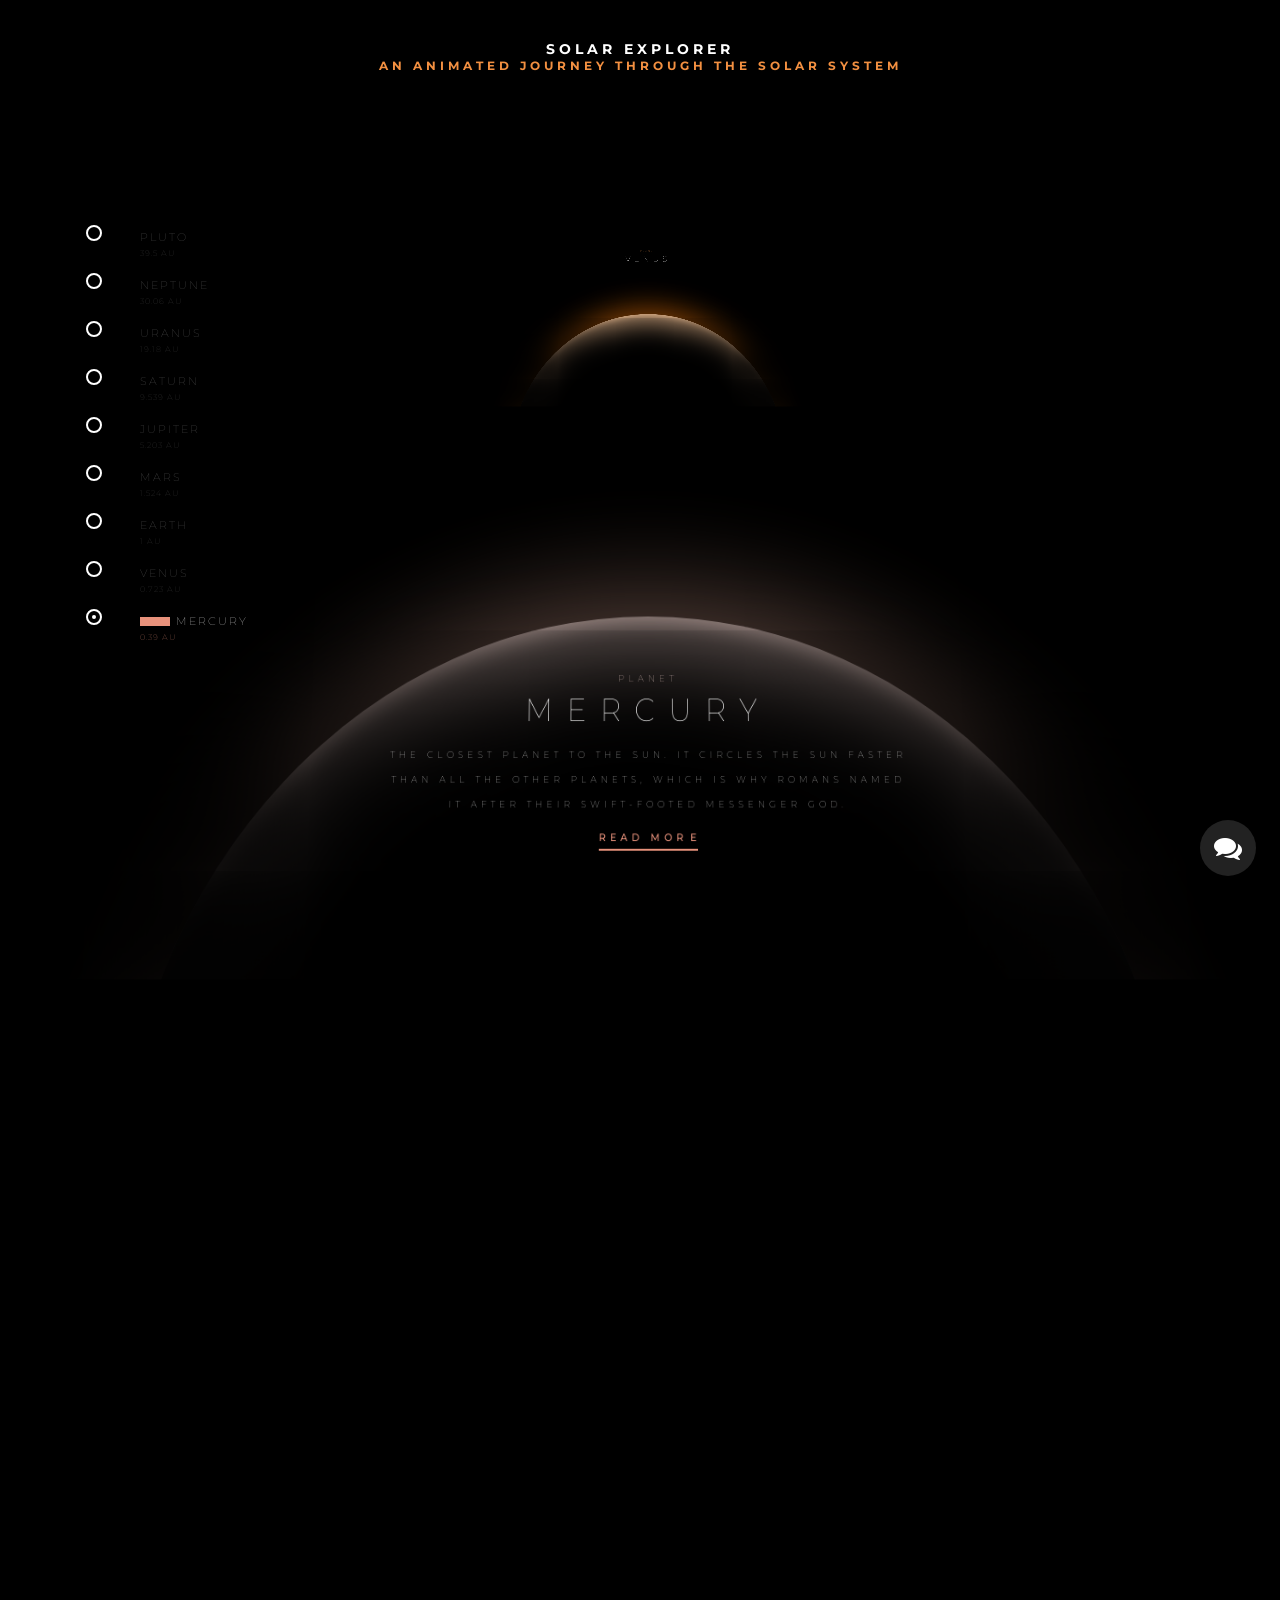
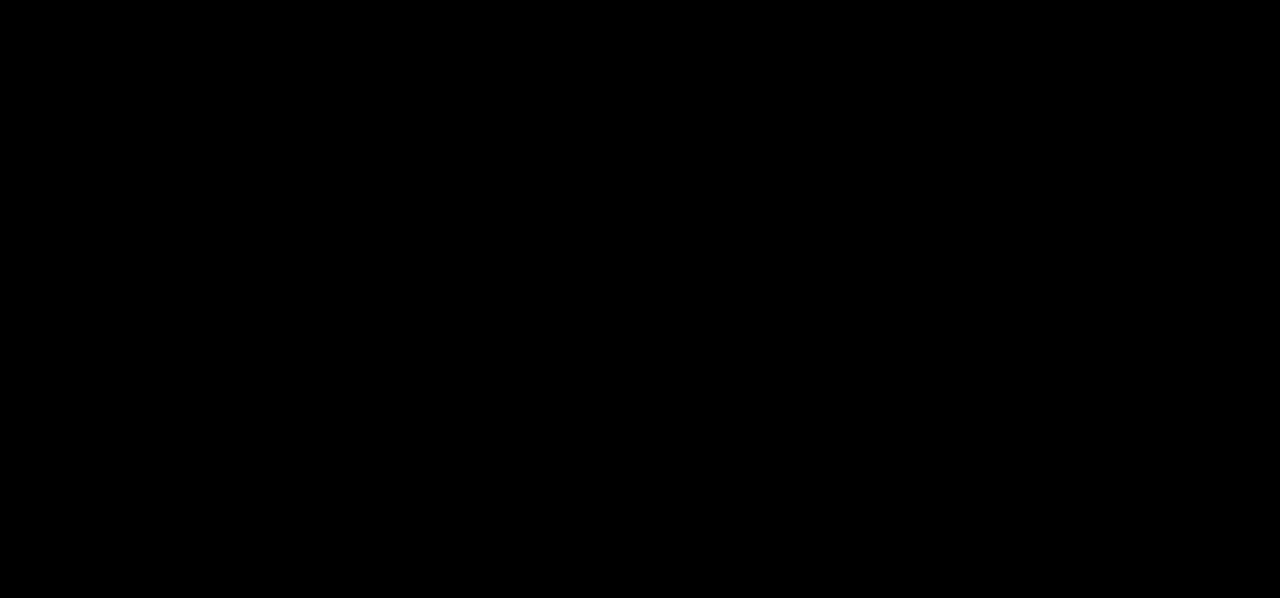
==== commit 5301d6ae: "Add Mars future page, chatbot suggestions, and immersive Mars link" ====
--- a/index.html
+++ b/index.html
@@ -5,6 +5,7 @@
   <meta name="viewport" content="width=device-width, initial-scale=1.0">
   <link rel="stylesheet" href="https://cdnjs.cloudflare.com/ajax/libs/font-awesome/4.7.0/css/font-awesome.css">
   <link rel="stylesheet" href="style.css">
+  <link rel="stylesheet" href="chatbot.css">
   <title>Solar System Explorer</title>
 </head>
 <body>
@@ -146,7 +147,7 @@
     </div>
     <div class='solar_systm'>
       <div class='earth planet'>
-        <div class='moon moon' id='earthMoon' role='button' tabindex='0' aria-label='Focus moon'>
+        <div class='moon moon'>
           <h3>Moon</h3>
           <h2>Moon</h2>
         </div>
@@ -166,7 +167,7 @@
       </div>
     </div>
     <div class='solar_systm'>
-      <div class='mars planet' id='marsPlanet' role='button' tabindex='0' aria-label='Explore life on Mars'>
+      <div class='mars planet'>
         <div class='deimos moon'>
           <h3>Moon</h3>
           <h2>Deimos</h2>
@@ -181,26 +182,8 @@
           <h2>Planet</h2>
           <h1>Mars</h1>
           <p>Fourth planet from the Sun and the second smallest planet in the solar systm. Named after the Roman god of war often described as the “Red Planet”.</p>
-          <div class='mars_future'>
-            <h3>Celestial Living Futures</h3>
-            <div class='future_grid'>
-              <article>
-                <h4>Pressurized Dome Homes</h4>
-                <p>Transparent regolith-shielded domes host homes, schools, and community zones with adaptive day-night lighting.</p>
-              </article>
-              <article>
-                <h4>Bio-Loop Greenhouses</h4>
-                <p>Hydroponic farms recycle water and CO2 to supply food, oxygen, and fresh ecosystems for a self-sustained city.</p>
-              </article>
-              <article>
-                <h4>Rover Transit Network</h4>
-                <p>Autonomous electric rovers connect habitat clusters, labs, and mining hubs with dust-storm aware routing.</p>
-              </article>
-            </div>
-            <a class='future_link' href='mars.html'>Enter Mars Habitat</a>
-          </div>
           <label for='readMars'>
-            <a>
+            <a href="mars-future.html" class="read-more-mars">
               Read Mor
               <span>e</span>
             </a>
@@ -357,7 +340,7 @@
     <h1>Mercury</h1>
     <p>Mercury is the closest planet to the sun. As such, it circles the sun faster than all the other planets, which is why Romans named it after their swift-footed messenger god.</p>
     <p>The Sumerians also knew of Mercury since at least 5,000 years ago. It was often associated with Nabu, the god of writing. Mercury was also given separate names for its appearance as both a morning star and as an evening star. Greek astronomers knew, however, that the two names referred to the same body, and Heraclitus, around 500 B.C., correctly thought that both Mercury and Venus orbited the sun, not Earth.</p>
-    <img src='https://upload.wikimedia.org/wikipedia/commons/4/4a/Mercury_in_true_color.jpg'>
+    <img src='https://i2.wp.com/www.astronomytrek.com/wp-content/uploads/2012/11/mercury-1.jpg?fit=678%2C381&ssl=1'>
     <h2>A year on Mercury is just 88 days long.</h2>
     <p>One solar day (the time from noon to noon on the planet’s surface) on Mercury lasts the equivalent of 176 Earth days while the sidereal day (the time for 1 rotation in relation to a fixed point) lasts 59 Earth days. Mercury is nearly tidally locked to the Sun and over time this has slowed the rotation of the planet to almost match its orbit around the Sun. Mercury also has the highest orbital eccentricity of all the planets with its distance from the Sun ranging from 46 to 70 million km.</p>
     <h2>Mercury is the smallest planet in the Solar Systm.</h2>
@@ -375,7 +358,7 @@
     <h1>Venus</h1>
     <p>Venus, the second planet from the sun, is named for the Roman goddess of love and beauty. The planet — the only planet named after a female — may have been named for the most beautiful deity of her pantheon because it shone the brightest of the five planets known to ancient astronomers.</p>
     <p>In ancient times, Venus was often thought to be two different stars, the evening star and the morning star — that is, the ones that first appeared at sunset and sunrise. In Latin, they were respectively known as Vesper and Lucifer. In Christian times, Lucifer, or "light-bringer," became known as the name of Satan before his fall. However, further observations of Venus in the space age show a very hellish environment. This makes Venus a very difficult planet to observe from up close, because spacecraft do not survive long on its surface.</p>
-    <img src='https://upload.wikimedia.org/wikipedia/commons/e/e5/Venus-real_color.jpg'>
+    <img src='https://3c1703fe8d.site.internapcdn.net/newman/gfx/news/hires/2014/2-whatistheave.jpg'>
     <h2>A day on Venus lasts longer than a year. </h2>
     <p>It takes 243 Earth days to rotate once on its axis (sidereal day). The planet’s orbit around the Sun takes 225 Earth days, compared to the Earth’s 365. A day on the surface of Venus (solar day) takes 117 Earth days.</p>
     <h2>Venus rotates in the opposite direction to most other planets. </h2>
@@ -411,7 +394,6 @@
     <h1>Mars</h1>
     <p>Mars is the fourth planet from the sun. Befitting the red planet's bloody color, the Romans named it after their god of war. The Romans copied the ancient Greeks, who also named the planet after their god of war, Ares. Other civilizations also typically gave the planet names based on its color — for example, the Egyptians named it "Her Desher," meaning "the red one," while ancient Chinese astronomers dubbed it "the fire star."</p>
     <img src='https://1.bp.blogspot.com/-ou7Je3OVg6U/WYtxDqjNp_I/AAAAAAAACSQ/fsopS5VtFg4bmlv8hQNfiRYfJqTygCotQCLcBGAs/s2048/Martian%2Blandscape%2Bby%2BAmante%2BLombardi.jpg'>
-    <p><a class='future_link' href='mars.html'>Open Mars Habitat Experience</a></p>
     <h2>Mars and Earth have approximately the same landmass.</h2>
     <p>Even though Mars has only 15% of the Earth’s volume and just over 10% of the Earth’s mass, around two thirds of the Earth’s surface is covered in water. Martian surface gravity is only 37% of the Earth’s (meaning you could leap nearly three times higher on Mars).</p>
     <h2>Mars is home to the tallest mountain in the solar systm.</h2>
@@ -429,7 +411,7 @@
     <h1>Jupiter</h1>
     <p>Jupiter is the largest planet in the solar systm. Fittingly, it was named after the king of the gods in Roman mythology. In a similar manner, the ancient Greeks named the planet after Zeus, the king of the Greek pantheon.</p>
     <p>Jupiter helped revolutionize the way we saw the universe and ourselves in 1610, when Galileo discovered Jupiter's four large moons — Io, Europa, Ganymede and Callisto, now known as the Galilean moons. This was the first time that celestial bodies were seen circling an object other than Earth, major support of the Copernican view that Earth was not the center of the universe.</p>
-    <img src='https://upload.wikimedia.org/wikipedia/commons/5/5a/Jupiter_by_Cassini-Huygens.jpg'>
+    <img src='http://hanaleikauaivacation.com/wp-content/uploads/parser/jupiter-landscape-1.jpg'>
     <h2>Jupiter is the fourth brightest object in the solar systm.</h2>
     <p>Only the Sun, Moon and Venus are brighter. It is one of five planets visible to the naked eye from Earth.</p>
     <h2>The ancient Babylonians were the first to record their sightings of Jupiter.</h2>
@@ -447,7 +429,7 @@
     <h1>Saturn</h1>
     <p>Saturn is the sixth planet from the sun and the second largest planet in the solar systm. Saturn was the Roman name for Cronus, the lord of the Titans in Greek mythology. Saturn is the root of the English word "Saturday."</p>
     <p>Saturn is the farthest planet from Earth visible to the naked human eye, but it is through a telescope that the planet's most outstanding features can be seen: Saturn's rings. Although the other gas giants in the solar systm — Jupiter, Uranus and Neptune — also have rings, those of Saturn are without a doubt the most extraordinary.</p>
-    <img src='https://upload.wikimedia.org/wikipedia/commons/c/c7/Saturn_during_Equinox.jpg'>
+    <img src='http://ak0.picdn.net/shutterstock/videos/4049260/thumb/1.jpg'>
     <h2>Saturn can be seen with the naked eye.</h2>
     <p>It is the fifth brightest object in the solar systm and is also easily studied through binoculars or a small telescope.</p>
     <h2>Saturn was known to the ancients, including the Babylonians and Far Eastern observers.</h2>
@@ -465,7 +447,7 @@
     <h1>Uranus</h1>
     <p>Uranus is the seventh planet from the sun and the first to be discovered by scientists. Although Uranus is visible to the naked eye, it was long mistaken as a star because of the planet's dimness and slow orbit. The planet is also notable for its dramatic tilt, which causes its axis to point nearly directly at the sun.</p>
     <p>British astronomer William Herschel discovered Uranus accidentally on March 13, 1781, with his telescope while surveying all stars down to those about 10 times dimmer than can be seen by the naked eye. One "star" seemed different, and within a year Uranus was shown to follow a planetary orbit.</p>
-    <img src='https://upload.wikimedia.org/wikipedia/commons/3/3d/Uranus2.jpg'>
+    <img src='http://www.cosmosup.com/wp-content/uploads/2016/02/Uranus-Facts-About-the-Planet-Uranus-700x325.jpg'>
     <h2>Uranus was officially discovered by Sir William Herschel in 1781.</h2>
     <p>It is too dim to have been seen by the ancients. At first Herschel thought it was a comet, but several years later it was confirmed as a planet. Herscal tried to have his discovery named “Georgian Sidus” after King George III. The name Uranus was suggested by astronomer Johann Bode. The name comes from the ancient Greek deity Ouranos.</p>
     <h2>Uranus turns on its axis once every 17 hours, 14 minutes.</h2>
@@ -483,7 +465,7 @@
     <h1>Neptune</h1>
     <p>Neptune is the eighth planet from the sun. It was the first planet to get its existence predicted by mathematical calculations before it was actually seen through a telescope on Sept. 23, 1846. Irregularities in the orbit of Uranus led French astronomer Alexis Bouvard to suggest that the gravitational pull from another celestial body might be responsible. German astronomer Johann Galle then relied on subsequent calculations to help spot Neptune via telescope. Previously, astronomer Galileo Galilei sketched the planet, but he mistook it for a star due to its slow motion. In accordance with all the other planets seen in the sky, this new world was given a name from Greek and Roman mythology — Neptune, the Roman god of the sea.</p>
     <p>Only one mission has flown by Neptune – Voyager 2 in 1989 – meaning that astronomers have done most studies using ground-based telescopes. Today, there are still many mysteries about the cool, blue planet, such as why its winds are so speedy and why its magnetic field is offset.</p>
-    <img src='https://upload.wikimedia.org/wikipedia/commons/5/56/Neptune_Full.jpg'>
+    <img src='https://encrypted-tbn0.gstatic.com/images?q=tbn:ANd9GcQy8Dd14tbXAzh1iz-EJl9tulRwH7Bb-SxX6sXpKFDbqb-NKwpE'>
     <h2>Neptune was not known to the ancients.</h2>
     <p>It is not visible to the naked eye and was first observed in 1846. Its position was determined using mathematical predictions. It was named after the Roman god of the sea.</p>
     <h2>Neptune spins on its axis very rapidly.</h2>
@@ -510,7 +492,25 @@
     <h2>Pluto has five known moons.</h2>
     <p>The moons are Charon (discovered in 1978,), Hydra and Nix (both discovered in 2005), Kerberos originally P4 (discovered 2011) and Styx originally P5 (discovered 2012) official designations S/2011 (134340) 1 and  S/2012 (134340) 1.</p>
   </div>
-  <script src='script.js'></script>
 </body>
 
+
+    <!-- Chatbot UI (container will be toggled by button, see chatbot.js) -->
+    <div id="chatbot-container">
+      <div>Solar Explorer Chatbot</div>
+      <div id="chat-box" style="height:180px;overflow-y:auto;padding:10px;"></div>
+      <div id="chat-suggestions" style="padding:8px 10px 0 10px;display:flex;flex-wrap:wrap;gap:8px;">
+        <button class="chat-suggestion" type="button">What is the solar system?</button>
+        <button class="chat-suggestion" type="button">How do I book a ticket?</button>
+        <button class="chat-suggestion" type="button">Tell me about Mars</button>
+        <button class="chat-suggestion" type="button">How will humans live on Mars?</button>
+        <button class="chat-suggestion" type="button">Show travel cost to Jupiter</button>
+      </div>
+      <form id="chat-form" style="display:flex;">
+        <input id="chat-input" type="text" placeholder="Ask about planets, future life, or booking...">
+        <button type="submit">Send</button>
+      </form>
+    </div>
+    <script src="chatbot.js"></script>
+
 </html>
--- a/chatbot.css
+++ b/chatbot.css
@@ -0,0 +1,70 @@
+/* Chatbot styles for Solar Explorer */
+
+#chatbot-container {
+  font-family: 'Montserrat', Arial, sans-serif;
+  background: #181c24;
+  color: #fff;
+  border: 1px solid #2c2f36;
+  box-shadow: 0 2px 12px rgba(0,0,0,0.3);
+}
+#chatbot-container > div:first-child {
+  background: #222a35;
+  color: #fff;
+  padding: 10px 16px;
+  font-weight: bold;
+  letter-spacing: 1px;
+}
+#chat-box {
+  background: #181c24;
+  color: #fff;
+}
+#chat-box .user-msg {
+  background: #2e3a4d;
+  color: #fff;
+  margin: 6px 0;
+  padding: 7px 12px;
+  border-radius: 12px 12px 2px 12px;
+  text-align: right;
+  max-width: 80%;
+  margin-left: 20%;
+  font-size: 15px;
+}
+#chat-box .bot-msg {
+  background: #222a35;
+  color: #fea082;
+  margin: 6px 0;
+  padding: 7px 12px;
+  border-radius: 12px 12px 12px 2px;
+  text-align: left;
+  max-width: 80%;
+  margin-right: 20%;
+  font-size: 15px;
+}
+#chat-form input[type="text"] {
+  border-radius: 0;
+  background: #222a35;
+  color: #fff;
+  border: none;
+  padding: 10px;
+  font-size: 15px;
+}
+#chat-form input[type="text"]::placeholder {
+  color: #aaa;
+}
+#chat-form button {
+  border-radius: 0;
+  background: #fea082;
+  color: #222a35;
+  border: none;
+  padding: 0 18px;
+  cursor: pointer;
+  font-size: 16px;
+  font-family: 'Montserrat', Arial, sans-serif;
+  transition: background 0.2s;
+}
+#chat-form button:hover {
+  background: #ffbfa3;
+}
+#chatbot-toggle-btn {
+  font-family: 'Montserrat', Arial, sans-serif;
+}
